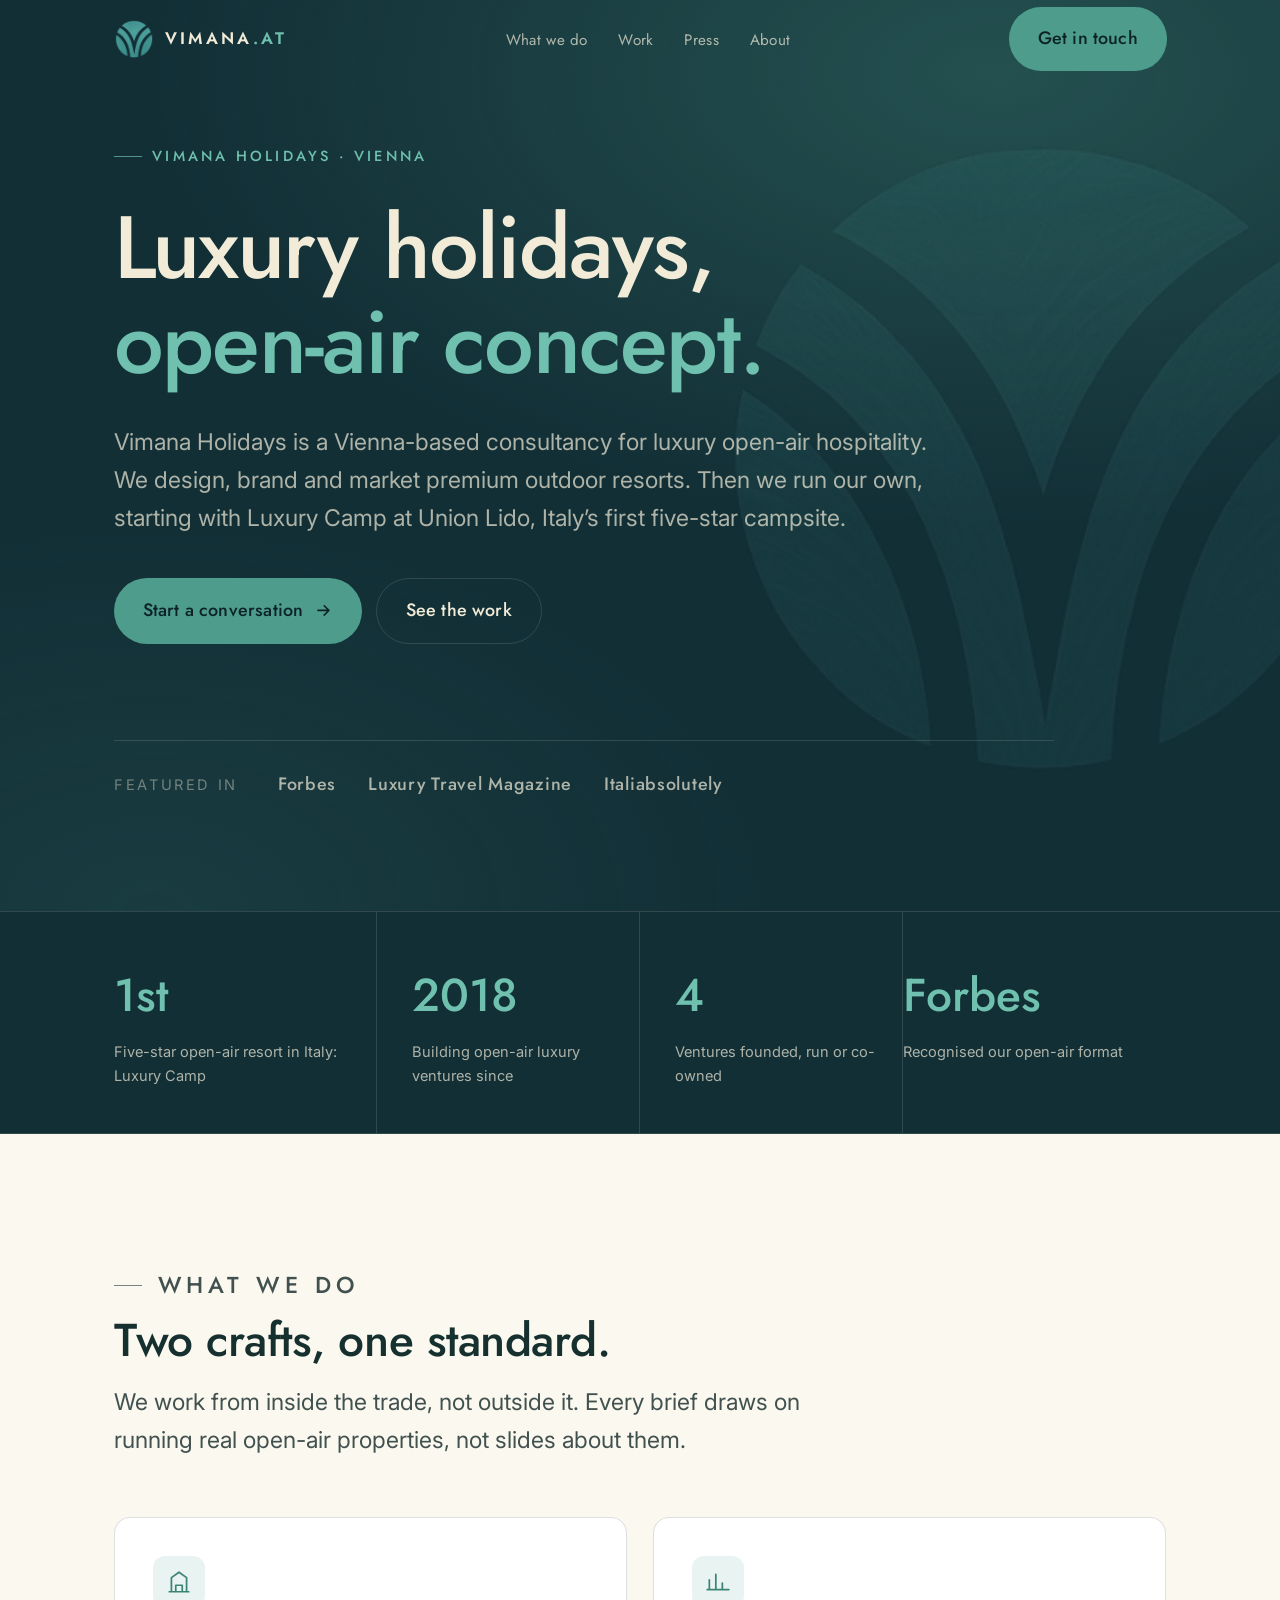
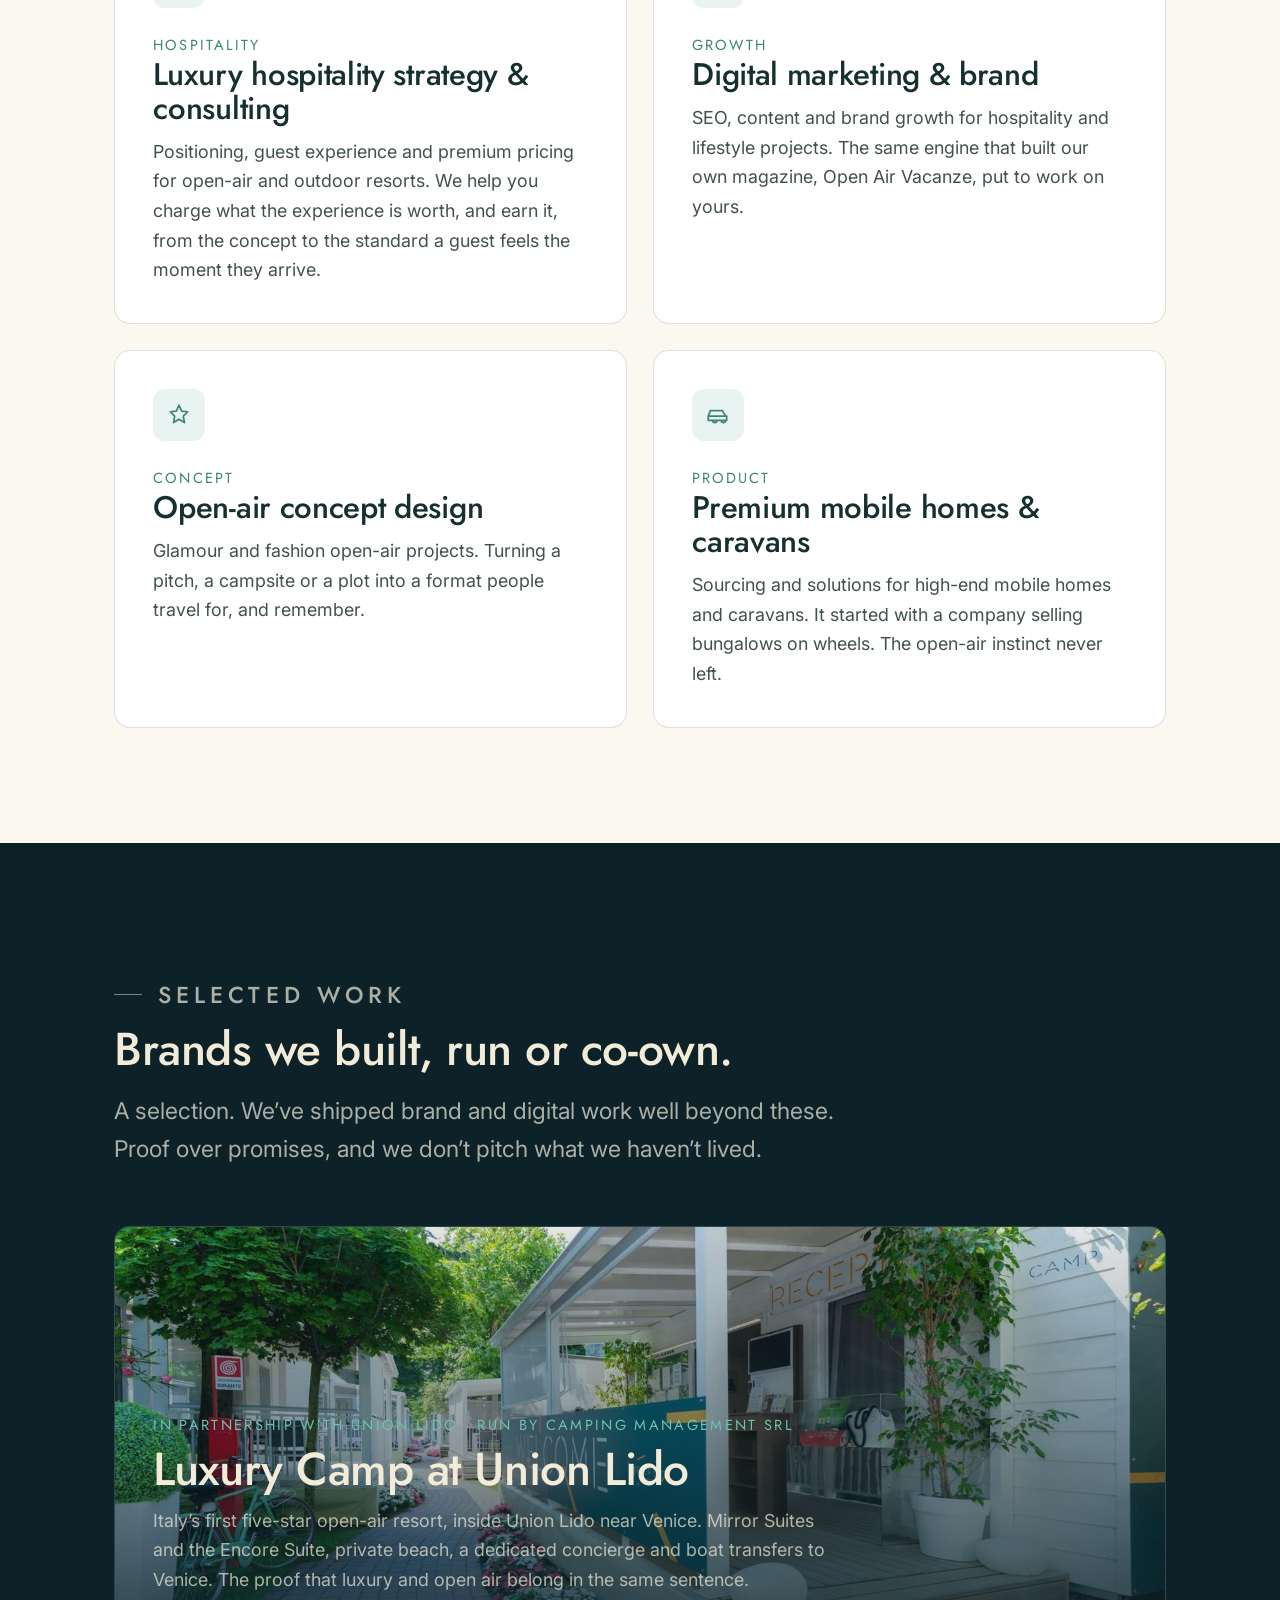
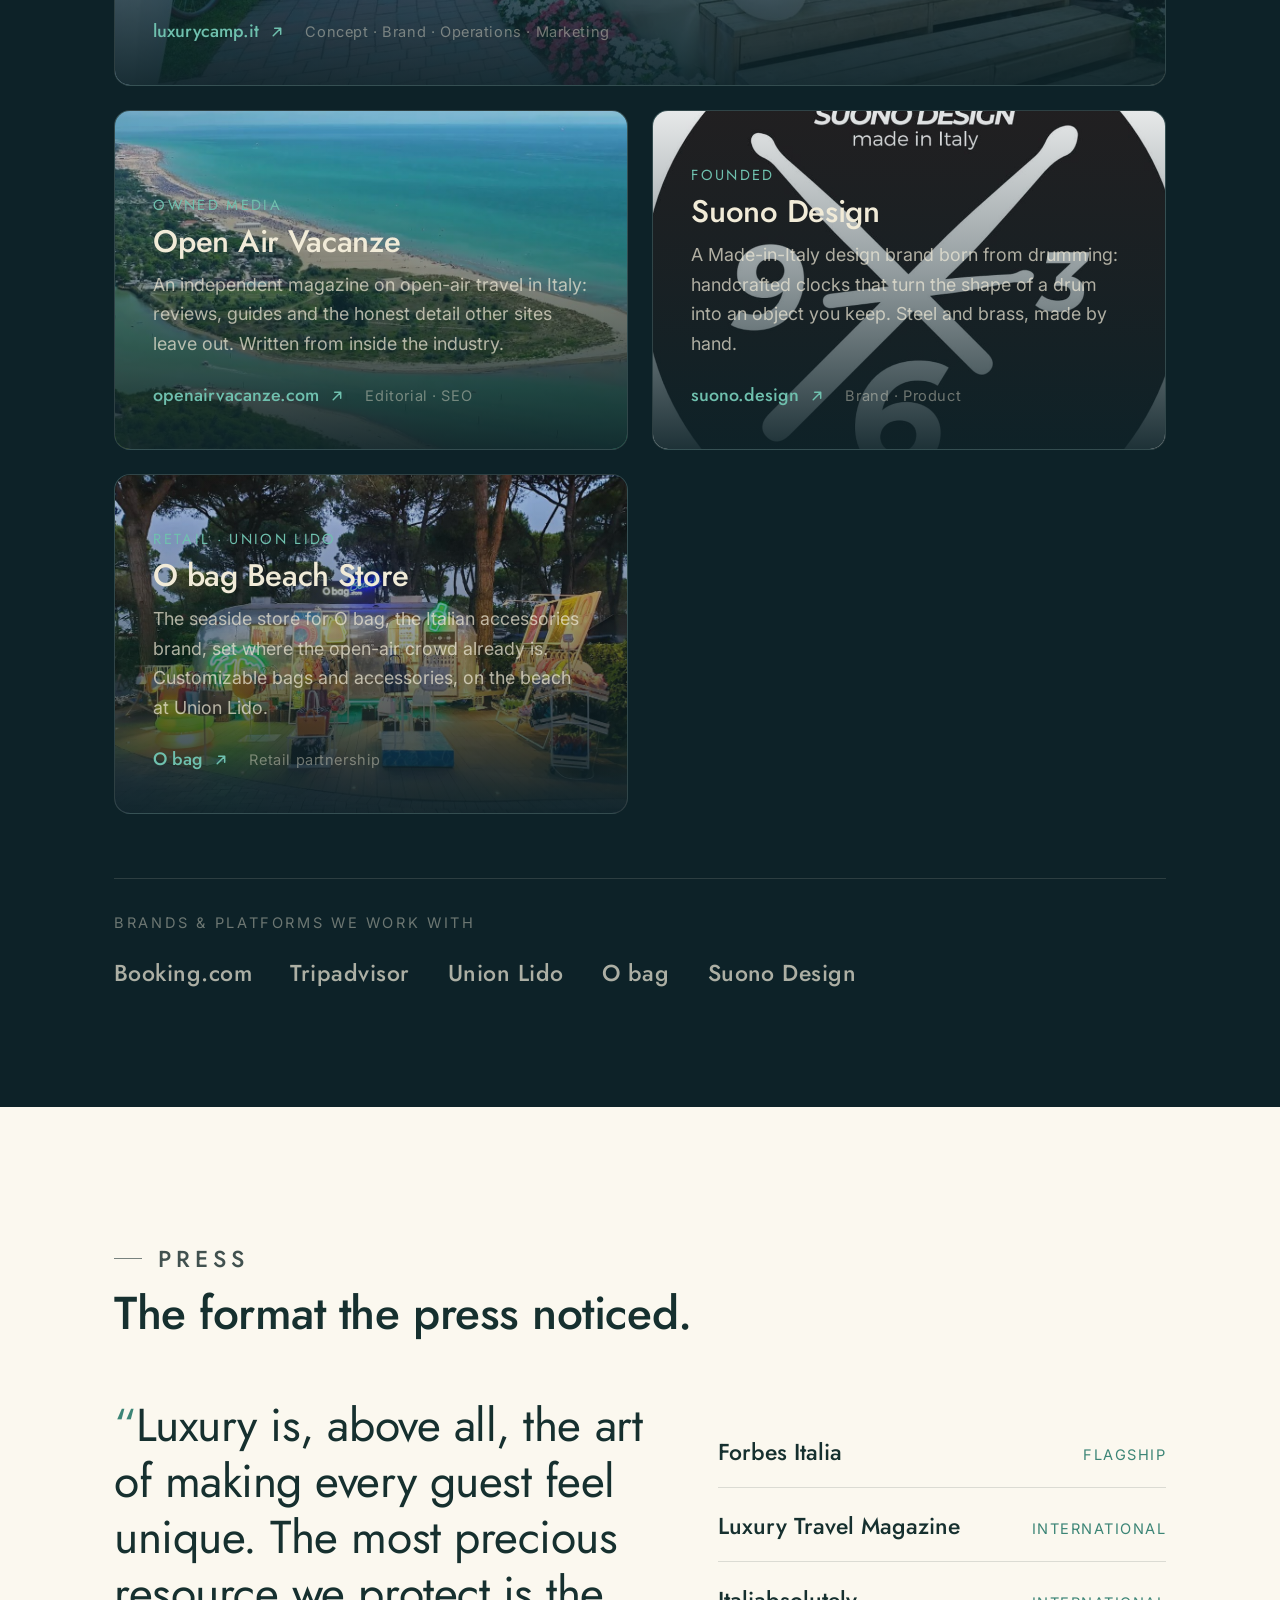
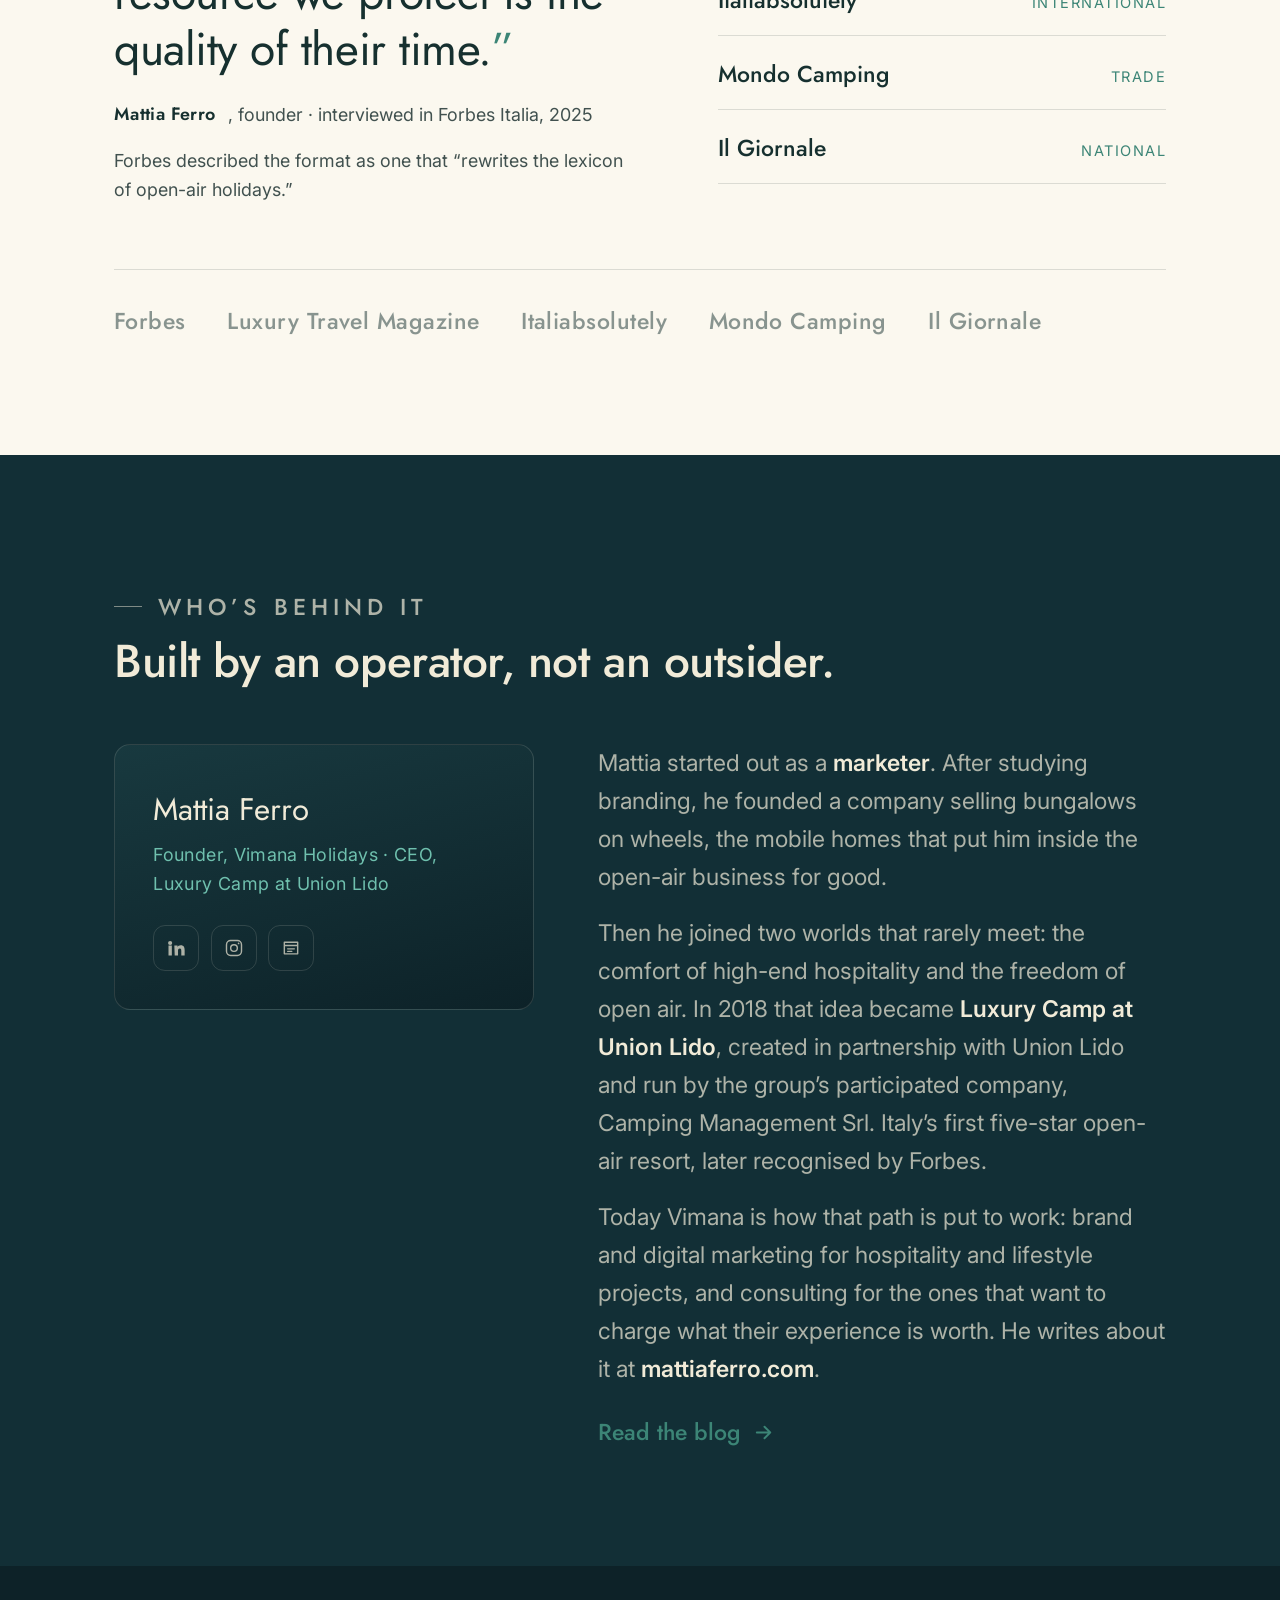
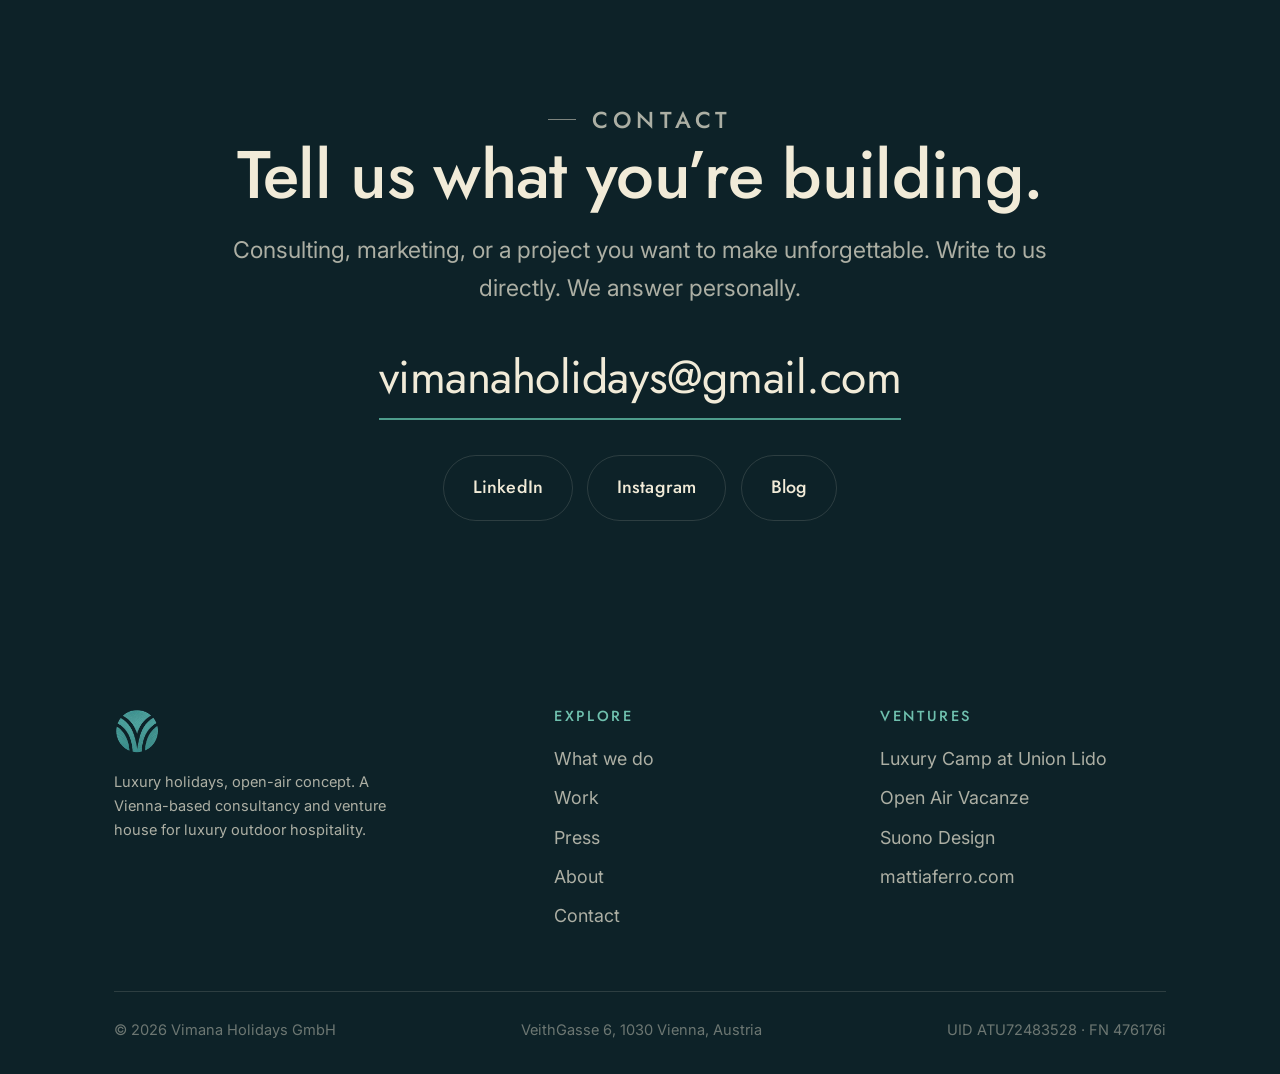
==== index.html @ 4b43f62a "Vimana Holidays — one-page site v1 Co-Authored-By: Claude Fable 5 <noreply@anthropic.com>" ====
<!DOCTYPE html>
<html lang="en">
<head>
  <meta charset="UTF-8" />
  <meta name="viewport" content="width=device-width, initial-scale=1" />
  <script>document.documentElement.classList.add('js');</script>

  <title>Luxury Outdoor Hospitality Consulting | Vimana Holidays</title>
  <meta name="description" content="Vienna-based consultancy for luxury open-air resorts and glamping. Strategy, branding, digital marketing and premium mobile-home solutions. Behind Luxury Camp." />
  <link rel="canonical" href="https://www.vimana.at/" />
  <meta name="robots" content="index, follow, max-image-preview:large" />
  <meta name="theme-color" content="#122f36" />

  <!-- Open Graph -->
  <meta property="og:type" content="website" />
  <meta property="og:site_name" content="Vimana Holidays" />
  <meta property="og:title" content="Vimana Holidays — Luxury Outdoor Hospitality, Designed & Run" />
  <meta property="og:description" content="A Vienna-based consultancy for luxury open-air hospitality. We design, brand and market premium outdoor resorts. And we run our own, starting with Luxury Camp." />
  <meta property="og:url" content="https://www.vimana.at/" />
  <meta property="og:image" content="https://www.vimana.at/assets/img/og-image.png" />
  <meta property="og:image:width" content="1200" />
  <meta property="og:image:height" content="630" />
  <meta property="og:locale" content="en" />

  <!-- Twitter -->
  <meta name="twitter:card" content="summary_large_image" />
  <meta name="twitter:title" content="Vimana Holidays — Luxury Outdoor Hospitality, Designed & Run" />
  <meta name="twitter:description" content="Strategy, branding and digital marketing for luxury open-air resorts. The company behind Luxury Camp at Union Lido, Italy's first five-star campsite." />
  <meta name="twitter:image" content="https://www.vimana.at/assets/img/og-image.png" />

  <link rel="icon" href="assets/img/favicon.png" type="image/png" sizes="128x128" />
  <link rel="apple-touch-icon" href="assets/img/logo.png" />

  <!-- Fonts -->
  <link rel="preconnect" href="https://fonts.googleapis.com" />
  <link rel="preconnect" href="https://fonts.gstatic.com" crossorigin />
  <link rel="preload" as="style" href="https://fonts.googleapis.com/css2?family=Inter:wght@400;500;600&family=Jost:wght@400;500;600&display=swap" />
  <link rel="stylesheet" href="https://fonts.googleapis.com/css2?family=Inter:wght@400;500;600&family=Jost:wght@400;500;600&display=swap" />

  <link rel="stylesheet" href="assets/css/styles.css" />

  <!-- Structured data -->
  <script type="application/ld+json">
  {
    "@context": "https://schema.org",
    "@graph": [
      {
        "@type": "Organization",
        "@id": "https://www.vimana.at/#organization",
        "name": "Vimana Holidays GmbH",
        "url": "https://www.vimana.at/",
        "logo": "https://www.vimana.at/assets/img/logo.png",
        "description": "Vienna-based consultancy for luxury open-air hospitality. Strategy, branding, digital marketing and premium mobile-home solutions for outdoor resorts.",
        "slogan": "Luxury holidays, open-air concept.",
        "email": "vimanaholidays@gmail.com",
        "vatID": "ATU72483528",
        "address": {
          "@type": "PostalAddress",
          "streetAddress": "VeithGasse 6",
          "postalCode": "1030",
          "addressLocality": "Vienna",
          "addressCountry": "AT"
        },
        "founder": { "@id": "https://www.vimana.at/#mattia-ferro" },
        "knowsAbout": [
          "Luxury outdoor hospitality consulting",
          "Glamping concept design",
          "Hospitality branding",
          "Digital marketing for hospitality",
          "Premium mobile homes and caravans"
        ],
        "sameAs": [
          "https://www.linkedin.com/in/mattiaferro",
          "https://luxurycamp.it",
          "https://openairvacanze.com"
        ]
      },
      {
        "@type": "Person",
        "@id": "https://www.vimana.at/#mattia-ferro",
        "name": "Mattia Ferro",
        "jobTitle": "Founder, Vimana Holidays GmbH",
        "url": "https://www.mattiaferro.com",
        "worksFor": { "@id": "https://www.vimana.at/#organization" },
        "sameAs": [
          "https://www.mattiaferro.com",
          "https://www.linkedin.com/in/mattiaferro"
        ]
      },
      {
        "@type": "WebSite",
        "@id": "https://www.vimana.at/#website",
        "url": "https://www.vimana.at/",
        "name": "Vimana Holidays",
        "inLanguage": "en",
        "publisher": { "@id": "https://www.vimana.at/#organization" }
      }
    ]
  }
  </script>
</head>
<body>
  <a href="#main" class="skip-link">Skip to content</a>

  <header class="site-header">
    <div class="container">
      <nav class="nav" aria-label="Primary">
        <a class="nav__brand" href="#top" aria-label="Vimana Holidays — home">
          <img src="assets/img/logo-mark.png" width="40" height="40" alt="Vimana Holidays logo" />
          <span class="nav__brand-text">Vimana<b>.at</b></span>
        </a>

        <ul class="nav__menu">
          <li><a href="#services">What we do</a></li>
          <li><a href="#projects">Work</a></li>
          <li><a href="#press">Press</a></li>
          <li><a href="#about">About</a></li>
        </ul>

        <a class="btn btn--primary nav__cta" href="mailto:vimanaholidays@gmail.com">Get in touch</a>

        <button class="nav__toggle" aria-label="Open menu" aria-expanded="false" aria-controls="mobile-menu">
          <span></span>
        </button>
      </nav>
    </div>
  </header>

  <nav class="mobile-menu" id="mobile-menu" aria-label="Mobile">
    <a href="#services">What we do</a>
    <a href="#projects">Work</a>
    <a href="#press">Press</a>
    <a href="#about">About</a>
    <a href="#contact">Get in touch</a>
  </nav>

  <main id="main">
    <span id="top"></span>

    <!-- HERO -->
    <section class="hero" aria-labelledby="hero-title">
      <div class="container">
        <div class="hero__grid">
          <p class="eyebrow reveal">Vimana Holidays &middot; Vienna</p>
          <h1 id="hero-title" class="reveal" data-delay="1">
            Luxury holidays,<br /><span class="accent">open-air concept.</span>
          </h1>
          <p class="hero__lead reveal" data-delay="2">
            Vimana Holidays is a Vienna-based consultancy for luxury open-air hospitality.
            We design, brand and market premium outdoor resorts. Then we run our own,
            starting with Luxury Camp at Union Lido, Italy&rsquo;s first five-star campsite.
          </p>
          <div class="hero__actions reveal" data-delay="3">
            <a class="btn btn--primary" href="#contact">
              Start a conversation
              <svg viewBox="0 0 24 24" fill="none" stroke="currentColor" stroke-width="2" aria-hidden="true"><path d="M5 12h14M13 6l6 6-6 6" stroke-linecap="round" stroke-linejoin="round"/></svg>
            </a>
            <a class="btn btn--ghost" href="#projects">See the work</a>
          </div>

          <div class="hero__meta reveal" data-delay="3">
            <span class="hero__meta-label">Featured in</span>
            <div class="hero__meta-logos">
              <span>Forbes</span>
              <span>Luxury Travel Magazine</span>
              <span>Italiabsolutely</span>
            </div>
          </div>
        </div>
      </div>
    </section>

    <!-- STAT BAND -->
    <section class="statband" aria-label="Track record">
      <div class="container">
        <div class="statband__grid">
          <div class="stat reveal">
            <div class="stat__num">1st</div>
            <p class="stat__label">Five-star open-air resort in Italy: Luxury Camp</p>
          </div>
          <div class="stat reveal" data-delay="1">
            <div class="stat__num">2018</div>
            <p class="stat__label">Building open-air luxury ventures since</p>
          </div>
          <div class="stat reveal" data-delay="2">
            <div class="stat__num">4</div>
            <p class="stat__label">Ventures founded, run or co-owned</p>
          </div>
          <div class="stat reveal" data-delay="3">
            <div class="stat__num">Forbes</div>
            <p class="stat__label">Recognised our open-air format</p>
          </div>
        </div>
      </div>
    </section>

    <!-- SERVICES -->
    <section class="section services bg-cream" id="services" aria-labelledby="services-title">
      <div class="container">
        <div class="section-head reveal">
          <p class="eyebrow">What we do</p>
          <h2 id="services-title">Two crafts, one standard.</h2>
          <p>We work from inside the trade, not outside it. Every brief draws on running real
            open-air properties, not slides about them.</p>
        </div>

        <div class="services__grid">
          <article class="service reveal">
            <div class="service__icon" aria-hidden="true">
              <svg viewBox="0 0 24 24" fill="none" stroke="currentColor" stroke-width="1.6"><path d="M3 21h18M5 21V8l7-5 7 5v13M9 21v-6h6v6" stroke-linecap="round" stroke-linejoin="round"/></svg>
            </div>
            <span class="service__tag">Hospitality</span>
            <h3>Luxury hospitality strategy &amp; consulting</h3>
            <p>Positioning, guest experience and premium pricing for open-air and outdoor resorts.
              We help you charge what the experience is worth, and earn it, from the concept to the
              standard a guest feels the moment they arrive.</p>
          </article>

          <article class="service reveal" data-delay="1">
            <div class="service__icon" aria-hidden="true">
              <svg viewBox="0 0 24 24" fill="none" stroke="currentColor" stroke-width="1.6"><path d="M4 19V10M10 19V5M16 19v-6M22 19H2" stroke-linecap="round" stroke-linejoin="round"/></svg>
            </div>
            <span class="service__tag">Growth</span>
            <h3>Digital marketing &amp; brand</h3>
            <p>SEO, content and brand growth for hospitality and lifestyle projects. The same engine
              that built our own magazine, Open Air Vacanze, put to work on yours.</p>
          </article>

          <article class="service reveal" data-delay="2">
            <div class="service__icon" aria-hidden="true">
              <svg viewBox="0 0 24 24" fill="none" stroke="currentColor" stroke-width="1.6"><path d="M12 3l2.5 5.5L20 9l-4 4 1 6-5-3-5 3 1-6-4-4 5.5-.5z" stroke-linecap="round" stroke-linejoin="round"/></svg>
            </div>
            <span class="service__tag">Concept</span>
            <h3>Open-air concept design</h3>
            <p>Glamour and fashion open-air projects. Turning a pitch, a campsite or a plot into a
              format people travel for, and remember.</p>
          </article>

          <article class="service reveal" data-delay="3">
            <div class="service__icon" aria-hidden="true">
              <svg viewBox="0 0 24 24" fill="none" stroke="currentColor" stroke-width="1.6"><path d="M3 13l2-5h11l3 5M3 13h17v4H3zM7 17a2 2 0 104 0M15 17a2 2 0 104 0" stroke-linecap="round" stroke-linejoin="round"/></svg>
            </div>
            <span class="service__tag">Product</span>
            <h3>Premium mobile homes &amp; caravans</h3>
            <p>Sourcing and solutions for high-end mobile homes and caravans. It started with a company
              selling bungalows on wheels. The open-air instinct never left.</p>
          </article>
        </div>
      </div>
    </section>

    <!-- PROJECTS -->
    <section class="section projects bg-petrol-deep" id="projects" aria-labelledby="projects-title">
      <div class="container">
        <div class="section-head reveal">
          <p class="eyebrow">Selected work</p>
          <h2 id="projects-title">Brands we built, run or co-own.</h2>
          <p>A selection. We&rsquo;ve shipped brand and digital work well beyond these. Proof over promises,
            and we don&rsquo;t pitch what we haven&rsquo;t lived.</p>
        </div>

        <div class="projects__grid">
          <article class="project is-feature reveal">
            <img class="project__bg" src="assets/img/projects/luxury-camp.jpg" alt="Luxury Camp at Union Lido — welcome reception among the pines" width="1600" height="1203" loading="lazy" />
            <span class="project__kicker">In partnership with Union Lido &middot; Run by Camping Management Srl</span>
            <h3>Luxury Camp at Union Lido</h3>
            <p>Italy&rsquo;s first five-star open-air resort, inside Union Lido near Venice. Mirror Suites
              and the Encore Suite, private beach, a dedicated concierge and boat transfers to Venice.
              The proof that luxury and open air belong in the same sentence.</p>
            <div class="project__foot">
              <a class="link-arrow" href="https://luxurycamp.it/en/" target="_blank" rel="noopener">
                luxurycamp.it
                <svg viewBox="0 0 24 24" fill="none" stroke="currentColor" stroke-width="2" aria-hidden="true"><path d="M7 17L17 7M9 7h8v8" stroke-linecap="round" stroke-linejoin="round"/></svg>
              </a>
              <span class="project__role">Concept &middot; Brand &middot; Operations &middot; Marketing</span>
            </div>
          </article>

          <article class="project reveal" data-delay="1">
            <img class="project__bg" src="assets/img/projects/open-air-vacanze.jpg" alt="Aerial view of an Italian open-air coastline" width="1280" height="720" loading="lazy" />
            <span class="project__kicker">Owned media</span>
            <h3>Open Air Vacanze</h3>
            <p>An independent magazine on open-air travel in Italy: reviews, guides and the honest
              detail other sites leave out. Written from inside the industry.</p>
            <div class="project__foot">
              <a class="link-arrow" href="https://openairvacanze.com/en/" target="_blank" rel="noopener">
                openairvacanze.com
                <svg viewBox="0 0 24 24" fill="none" stroke="currentColor" stroke-width="2" aria-hidden="true"><path d="M7 17L17 7M9 7h8v8" stroke-linecap="round" stroke-linejoin="round"/></svg>
              </a>
              <span class="project__role">Editorial &middot; SEO</span>
            </div>
          </article>

          <article class="project reveal" data-delay="2">
            <img class="project__bg" src="assets/img/projects/suono-design.jpg" alt="Suono Design drumstick wall clock, made in Italy" width="1000" height="1003" loading="lazy" />
            <span class="project__kicker">Founded</span>
            <h3>Suono Design</h3>
            <p>A Made-in-Italy design brand born from drumming: handcrafted clocks that turn the shape
              of a drum into an object you keep. Steel and brass, made by hand.</p>
            <div class="project__foot">
              <a class="link-arrow" href="https://suono.design/" target="_blank" rel="noopener">
                suono.design
                <svg viewBox="0 0 24 24" fill="none" stroke="currentColor" stroke-width="2" aria-hidden="true"><path d="M7 17L17 7M9 7h8v8" stroke-linecap="round" stroke-linejoin="round"/></svg>
              </a>
              <span class="project__role">Brand &middot; Product</span>
            </div>
          </article>

          <article class="project reveal" data-delay="3">
            <img class="project__bg" src="assets/img/projects/obag.jpg" alt="O bag Beach Store at Union Lido — Airstream retail stand at dusk" width="1100" height="827" loading="lazy" />
            <span class="project__kicker">Retail &middot; Union Lido</span>
            <h3>O bag Beach Store</h3>
            <p>The seaside store for O bag, the Italian accessories brand, set where the open-air crowd
              already is. Customizable bags and accessories, on the beach at Union Lido.</p>
            <div class="project__foot">
              <a class="link-arrow" href="https://www.obag.com/" target="_blank" rel="noopener">
                O bag
                <svg viewBox="0 0 24 24" fill="none" stroke="currentColor" stroke-width="2" aria-hidden="true"><path d="M7 17L17 7M9 7h8v8" stroke-linecap="round" stroke-linejoin="round"/></svg>
              </a>
              <span class="project__role">Retail partnership</span>
            </div>
          </article>
        </div>

        <div class="brands reveal">
          <p class="brands__label">Brands &amp; platforms we work with</p>
          <div class="brands__row">
            <span>Booking.com</span>
            <span>Tripadvisor</span>
            <span>Union Lido</span>
            <span>O bag</span>
            <span>Suono Design</span>
          </div>
        </div>
      </div>
    </section>

    <!-- PRESS -->
    <section class="section press bg-cream" id="press" aria-labelledby="press-title">
      <div class="container">
        <div class="section-head reveal">
          <p class="eyebrow">Press</p>
          <h2 id="press-title">The format the press noticed.</h2>
        </div>

        <div class="press__feature">
          <div class="reveal">
            <blockquote class="press__quote">
              <span class="mark">&ldquo;</span>Luxury is, above all, the art of making every guest feel
              unique. The most precious resource we protect is the quality of their time.<span class="mark">&rdquo;</span>
            </blockquote>
            <p class="press__attrib">
              <b>Mattia Ferro</b>, founder &middot; interviewed in Forbes Italia, 2025
            </p>
            <p class="muted" style="margin-top:1rem;max-width:48ch;">
              Forbes described the format as one that &ldquo;rewrites the lexicon of open-air holidays.&rdquo;
            </p>
          </div>

          <div class="reveal" data-delay="1">
            <ul class="press__list">
              <li class="press__item">
                <a class="press__outlet" href="https://forbes.it/2025/07/14/luxury-camp-lesperienza-esclusiva-delle-vacanze-allaria-aperta/" target="_blank" rel="noopener">Forbes Italia</a>
                <span class="press__tier">Flagship</span>
              </li>
              <li class="press__item">
                <a class="press__outlet" href="https://www.luxurytravelmagazine.com/news-articles/luxury-camp-an-exclusive-outdoors-vacation-on-italys-veneto-coast" target="_blank" rel="noopener">Luxury Travel Magazine</a>
                <span class="press__tier">International</span>
              </li>
              <li class="press__item">
                <a class="press__outlet" href="https://italiabsolutely.com/inspirations/experiences-tips/luxury-camp-italy-s-first-5-star-campsite-close-to-venice" target="_blank" rel="noopener">Italiabsolutely</a>
                <span class="press__tier">International</span>
              </li>
              <li class="press__item">
                <a class="press__outlet" href="https://www.mondocamping.com/luxury-camp-il-borgo-open-air-piu-esclusivo-della-costa-veneta/" target="_blank" rel="noopener">Mondo Camping</a>
                <span class="press__tier">Trade</span>
              </li>
              <li class="press__item">
                <a class="press__outlet" href="https://www.ilgiornale.it/news/attualit/luxury-camp-vacanze-open-air-e-alta-hotellerie-nelle-case-2514369.html" target="_blank" rel="noopener">Il Giornale</a>
                <span class="press__tier">National</span>
              </li>
            </ul>
          </div>
        </div>

        <div class="press__strip reveal">
          <a href="https://forbes.it/2025/07/14/luxury-camp-lesperienza-esclusiva-delle-vacanze-allaria-aperta/" target="_blank" rel="noopener"><span>Forbes</span></a>
          <a href="https://www.luxurytravelmagazine.com/news-articles/luxury-camp-an-exclusive-outdoors-vacation-on-italys-veneto-coast" target="_blank" rel="noopener"><span>Luxury Travel Magazine</span></a>
          <a href="https://italiabsolutely.com/inspirations/experiences-tips/luxury-camp-italy-s-first-5-star-campsite-close-to-venice" target="_blank" rel="noopener"><span>Italiabsolutely</span></a>
          <a href="https://www.mondocamping.com/luxury-camp-il-borgo-open-air-piu-esclusivo-della-costa-veneta/" target="_blank" rel="noopener"><span>Mondo Camping</span></a>
          <a href="https://www.ilgiornale.it/news/attualit/luxury-camp-vacanze-open-air-e-alta-hotellerie-nelle-case-2514369.html" target="_blank" rel="noopener"><span>Il Giornale</span></a>
        </div>
      </div>
    </section>

    <!-- ABOUT -->
    <section class="section about" id="about" aria-labelledby="about-title">
      <div class="container">
        <div class="section-head reveal">
          <p class="eyebrow">Who&rsquo;s behind it</p>
          <h2 id="about-title">Built by an operator, not an outsider.</h2>
        </div>

        <div class="about__grid">
          <aside class="about__card reveal">
            <div class="about__name">Mattia Ferro</div>
            <div class="about__role">Founder, Vimana Holidays &middot; CEO, Luxury Camp at Union Lido</div>
            <div class="about__socials">
              <a href="https://www.linkedin.com/in/mattiaferro" target="_blank" rel="noopener" aria-label="Mattia Ferro on LinkedIn">
                <svg viewBox="0 0 24 24" fill="currentColor" aria-hidden="true"><path d="M4.98 3.5a2.5 2.5 0 11-.02 5 2.5 2.5 0 01.02-5zM3 9h4v12H3zM10 9h3.8v1.7h.05c.53-1 1.83-2.05 3.76-2.05 4.02 0 4.76 2.64 4.76 6.08V21h-4v-5.5c0-1.31-.02-3-1.83-3-1.83 0-2.11 1.43-2.11 2.9V21h-4z"/></svg>
              </a>
              <a href="https://www.instagram.com/mattiaferroreal/" target="_blank" rel="noopener" aria-label="Mattia Ferro on Instagram">
                <svg viewBox="0 0 24 24" fill="none" stroke="currentColor" stroke-width="1.7" aria-hidden="true"><rect x="3" y="3" width="18" height="18" rx="5"/><circle cx="12" cy="12" r="4"/><circle cx="17.5" cy="6.5" r="1" fill="currentColor" stroke="none"/></svg>
              </a>
              <a href="https://www.mattiaferro.com" target="_blank" rel="noopener" aria-label="Mattia Ferro's blog">
                <svg viewBox="0 0 24 24" fill="none" stroke="currentColor" stroke-width="1.7" aria-hidden="true"><path d="M4 5h16v14H4zM4 9h16M8 13h8M8 16h5" stroke-linecap="round" stroke-linejoin="round"/></svg>
              </a>
            </div>
          </aside>

          <div class="about__body reveal" data-delay="1">
            <p>Mattia started out as a <strong>marketer</strong>. After studying branding, he founded a
              company selling bungalows on wheels, the mobile homes that put him inside the open-air
              business for good.</p>
            <p>Then he joined two worlds that rarely meet: the comfort of high-end hospitality and the
              freedom of open air. In 2018 that idea became <strong>Luxury Camp at Union Lido</strong>,
              created in partnership with Union Lido and run by the group&rsquo;s participated company,
              Camping Management Srl. Italy&rsquo;s first five-star open-air resort, later recognised by Forbes.</p>
            <p>Today Vimana is how that path is put to work: brand and digital marketing for hospitality and
              lifestyle projects, and consulting for the ones that want to charge what their experience is
              worth. He writes about it at <strong>mattiaferro.com</strong>.</p>
            <p style="margin-top:1.6rem;">
              <a class="link-arrow" href="https://www.mattiaferro.com" target="_blank" rel="noopener">
                Read the blog
                <svg viewBox="0 0 24 24" fill="none" stroke="currentColor" stroke-width="2" aria-hidden="true"><path d="M5 12h14M13 6l6 6-6 6" stroke-linecap="round" stroke-linejoin="round"/></svg>
              </a>
            </p>
          </div>
        </div>
      </div>
    </section>

    <!-- CONTACT -->
    <section class="section contact bg-petrol-deep" id="contact" aria-labelledby="contact-title">
      <div class="container">
        <div class="contact__inner">
          <p class="eyebrow reveal" style="justify-content:center;">Contact</p>
          <h2 id="contact-title" class="reveal" data-delay="1">Tell us what you&rsquo;re building.</h2>
          <p class="reveal" data-delay="2">Consulting, marketing, or a project you want to make
            unforgettable. Write to us directly. We answer personally.</p>
          <a class="contact__mail reveal" data-delay="2" href="mailto:vimanaholidays@gmail.com">vimanaholidays@gmail.com</a>
          <div class="contact__channels reveal" data-delay="3">
            <a class="btn btn--ghost" href="https://www.linkedin.com/in/mattiaferro" target="_blank" rel="noopener">LinkedIn</a>
            <a class="btn btn--ghost" href="https://www.instagram.com/mattiaferroreal/" target="_blank" rel="noopener">Instagram</a>
            <a class="btn btn--ghost" href="https://www.mattiaferro.com" target="_blank" rel="noopener">Blog</a>
          </div>
        </div>
      </div>
    </section>
  </main>

  <!-- FOOTER -->
  <footer class="footer">
    <div class="container">
      <div class="footer__top">
        <div class="footer__brand">
          <img src="assets/img/logo-mark.png" width="46" height="46" alt="Vimana Holidays" />
          <p>Luxury holidays, open-air concept. A Vienna-based consultancy and venture house for luxury outdoor hospitality.</p>
        </div>

        <div>
          <h4>Explore</h4>
          <div class="footer__links">
            <a href="#services">What we do</a>
            <a href="#projects">Work</a>
            <a href="#press">Press</a>
            <a href="#about">About</a>
            <a href="#contact">Contact</a>
          </div>
        </div>

        <div>
          <h4>Ventures</h4>
          <div class="footer__links">
            <a href="https://luxurycamp.it/en/" target="_blank" rel="noopener">Luxury Camp at Union Lido</a>
            <a href="https://openairvacanze.com/en/" target="_blank" rel="noopener">Open Air Vacanze</a>
            <a href="https://suono.design/" target="_blank" rel="noopener">Suono Design</a>
            <a href="https://www.mattiaferro.com" target="_blank" rel="noopener">mattiaferro.com</a>
          </div>
        </div>
      </div>

      <div class="footer__legal">
        <span>&copy; <span data-year>2026</span> Vimana Holidays GmbH</span>
        <span>VeithGasse 6, 1030 Vienna, Austria</span>
        <span>UID ATU72483528 &middot; FN 476176i</span>
      </div>
    </div>
  </footer>

  <script src="assets/js/main.js" defer></script>
</body>
</html>
---- assets/css/styles.css ----
/* =========================================================================
   VIMANA HOLIDAYS — vimana.at
   Design system. Palette derived from the brand logo:
   deep petrol background, sage-green mark, cream wordmark.
   ========================================================================= */

:root {
  /* Brand palette */
  --petrol:        #122f36;
  --petrol-deep:   #0d2228;
  --petrol-soft:   #18393f;
  --sage:          #4e9d8c;
  --sage-bright:   #6fc0ae;
  --sage-deep:     #3c8576;
  --cream:         #f1ebd8;
  --cream-bright:  #fbf8ef;
  --ink:           #16302f;
  --ink-soft:      #41514f;

  /* Functional tokens */
  --bg:            var(--petrol);
  --on-dark:       var(--cream);
  --on-dark-muted: rgba(241, 235, 216, 0.70);
  --on-dark-faint: rgba(241, 235, 216, 0.42);
  --line-dark:     rgba(241, 235, 216, 0.14);
  --on-light:      var(--ink);
  --on-light-muted:var(--ink-soft);
  --line-light:    rgba(22, 48, 47, 0.14);

  /* Type */
  --font-display: "Jost", "Century Gothic", "Futura", system-ui, sans-serif;
  --font-body:    "Inter", system-ui, -apple-system, "Segoe UI", Roboto, sans-serif;

  /* Scale (fluid) */
  --step--1: clamp(0.83rem, 0.80rem + 0.14vw, 0.92rem);
  --step-0:  clamp(1rem, 0.96rem + 0.20vw, 1.13rem);
  --step-1:  clamp(1.2rem, 1.12rem + 0.40vw, 1.5rem);
  --step-2:  clamp(1.5rem, 1.35rem + 0.75vw, 2.1rem);
  --step-3:  clamp(1.95rem, 1.6rem + 1.6vw, 3.1rem);
  --step-4:  clamp(2.4rem, 1.8rem + 3.0vw, 4.6rem);
  --step-5:  clamp(2.9rem, 2.0rem + 4.4vw, 6.2rem);

  /* Space + layout */
  --container: 1180px;
  --container-narrow: 820px;
  --gutter: clamp(1.25rem, 5vw, 4rem);
  --section-y: clamp(4.5rem, 9vw, 9rem);
  --radius: 16px;
  --radius-sm: 10px;

  --ease: cubic-bezier(0.22, 0.61, 0.36, 1);
}

/* ---------- Reset ---------- */
*, *::before, *::after { box-sizing: border-box; }
* { margin: 0; }
html { -webkit-text-size-adjust: 100%; scroll-behavior: smooth; }
@media (prefers-reduced-motion: reduce) {
  html { scroll-behavior: auto; }
  *, *::before, *::after { animation-duration: 0.001ms !important; transition-duration: 0.001ms !important; }
}

body {
  font-family: var(--font-body);
  font-size: var(--step-0);
  line-height: 1.65;
  color: var(--on-dark);
  background: var(--petrol);
  -webkit-font-smoothing: antialiased;
  text-rendering: optimizeLegibility;
  overflow-x: hidden;
}

img, svg, picture { display: block; max-width: 100%; height: auto; }
a { color: inherit; text-decoration: none; }
ul { list-style: none; padding: 0; }
button { font: inherit; cursor: pointer; border: none; background: none; color: inherit; }

h1, h2, h3, h4 {
  font-family: var(--font-display);
  font-weight: 500;
  line-height: 1.08;
  letter-spacing: -0.01em;
}

::selection { background: var(--sage); color: var(--petrol-deep); }

:focus-visible {
  outline: 2px solid var(--sage-bright);
  outline-offset: 3px;
  border-radius: 4px;
}

/* ---------- Layout helpers ---------- */
.container { width: 100%; max-width: var(--container); margin-inline: auto; padding-inline: var(--gutter); }
.section { padding-block: var(--section-y); }
.eyebrow {
  font-family: var(--font-display);
  font-size: var(--step--1);
  letter-spacing: 0.22em;
  text-transform: uppercase;
  font-weight: 500;
  color: var(--sage-bright);
  display: inline-flex;
  align-items: center;
  gap: 0.7em;
}
.eyebrow::before {
  content: "";
  width: 28px; height: 1px;
  background: currentColor;
  opacity: 0.7;
}
.section-head { max-width: 760px; margin-bottom: clamp(2.2rem, 5vw, 3.6rem); }
.section-head h2 { font-size: var(--step-3); margin-top: 0.7rem; }
.section-head p { margin-top: 1.1rem; color: var(--on-dark-muted); font-size: var(--step-1); }

.bg-cream { background: var(--cream-bright); color: var(--on-light); }
.bg-cream .eyebrow { color: var(--sage-deep); }
.bg-cream .section-head p,
.bg-cream .muted { color: var(--on-light-muted); }
.bg-petrol-deep { background: var(--petrol-deep); }

/* ---------- Buttons ---------- */
.btn {
  display: inline-flex; align-items: center; gap: 0.6em;
  font-family: var(--font-display);
  font-weight: 500;
  font-size: var(--step-0);
  letter-spacing: 0.01em;
  padding: 0.95em 1.6em;
  border-radius: 100px;
  transition: transform 0.3s var(--ease), background-color 0.3s var(--ease), color 0.3s var(--ease), border-color 0.3s var(--ease);
  will-change: transform;
}
.btn svg { width: 1.05em; height: 1.05em; }
.btn--primary { background: var(--sage); color: var(--petrol-deep); }
.btn--primary:hover { background: var(--sage-bright); transform: translateY(-2px); }
.btn--ghost { border: 1px solid var(--line-dark); color: var(--on-dark); }
.btn--ghost:hover { border-color: var(--sage-bright); color: var(--sage-bright); transform: translateY(-2px); }
.bg-cream .btn--ghost { border-color: var(--line-light); color: var(--ink); }
.bg-cream .btn--ghost:hover { border-color: var(--sage-deep); color: var(--sage-deep); }
.btn--dark { background: var(--petrol); color: var(--cream); }
.btn--dark:hover { background: var(--petrol-deep); transform: translateY(-2px); }

.link-arrow {
  display: inline-flex; align-items: center; gap: 0.5em;
  font-family: var(--font-display); font-weight: 500;
  color: var(--sage-deep);
  transition: gap 0.3s var(--ease), color 0.3s var(--ease);
}
.bg-petrol-deep .link-arrow, .hero .link-arrow { color: var(--sage-bright); }
.link-arrow:hover { gap: 0.85em; }
.link-arrow svg { width: 1em; height: 1em; }

/* ---------- Header / nav ---------- */
.site-header {
  position: fixed; inset: 0 0 auto 0; z-index: 50;
  transition: background-color 0.4s var(--ease), backdrop-filter 0.4s var(--ease), border-color 0.4s var(--ease);
  border-bottom: 1px solid transparent;
}
.site-header.is-stuck {
  background: rgba(14, 42, 45, 0.82);
  backdrop-filter: blur(14px) saturate(1.1);
  border-bottom-color: var(--line-dark);
}
.nav { display: flex; align-items: center; justify-content: space-between; gap: 1.5rem; min-height: 78px; }
.nav__brand { display: flex; align-items: center; gap: 0.7rem; }
.nav__brand svg, .nav__brand img { width: 40px; height: 40px; }
.nav__brand-text {
  font-family: var(--font-display); font-weight: 600; letter-spacing: 0.18em;
  font-size: 1.05rem; color: var(--cream); text-transform: uppercase;
}
.nav__brand-text b { color: var(--sage-bright); font-weight: 600; }
.nav__menu { display: flex; align-items: center; gap: clamp(1rem, 2.4vw, 2.2rem); }
.nav__menu a {
  font-family: var(--font-display); font-weight: 400; font-size: 0.95rem;
  color: var(--on-dark-muted); letter-spacing: 0.02em;
  transition: color 0.25s var(--ease);
}
.nav__menu a:hover { color: var(--cream); }
.nav__cta { display: inline-flex; }
.nav__toggle { display: none; }

@media (max-width: 880px) {
  .nav__menu, .nav__cta { display: none; }
  .nav__toggle {
    display: inline-flex; align-items: center; justify-content: center;
    width: 44px; height: 44px; border-radius: 10px; border: 1px solid var(--line-dark);
  }
  .nav__toggle span { position: relative; width: 20px; height: 2px; background: var(--cream); transition: background 0.2s; }
  .nav__toggle span::before, .nav__toggle span::after {
    content: ""; position: absolute; left: 0; width: 20px; height: 2px; background: var(--cream);
    transition: transform 0.3s var(--ease);
  }
  .nav__toggle span::before { top: -6px; }
  .nav__toggle span::after { top: 6px; }
  .nav.is-open .nav__toggle span { background: transparent; }
  .nav.is-open .nav__toggle span::before { transform: translateY(6px) rotate(45deg); }
  .nav.is-open .nav__toggle span::after { transform: translateY(-6px) rotate(-45deg); }

  .mobile-menu {
    position: fixed; inset: 78px 0 0 0; z-index: 40;
    background: var(--petrol-deep);
    display: flex; flex-direction: column; justify-content: center; gap: 0.4rem;
    padding: var(--gutter);
    transform: translateY(-12px); opacity: 0; pointer-events: none;
    transition: opacity 0.3s var(--ease), transform 0.3s var(--ease);
  }
  .mobile-menu.is-open { opacity: 1; transform: none; pointer-events: auto; }
  .mobile-menu a {
    font-family: var(--font-display); font-size: var(--step-2); color: var(--cream);
    padding-block: 0.5rem; border-bottom: 1px solid var(--line-dark);
  }
  .mobile-menu a:last-child { border-bottom: none; }
}
@media (min-width: 881px) { .mobile-menu { display: none; } }

/* ---------- Hero ---------- */
.hero {
  position: relative; isolation: isolate;
  padding-top: clamp(8rem, 16vh, 12rem);
  padding-bottom: clamp(4rem, 9vw, 7rem);
  overflow: hidden;
}
.hero::before {
  /* soft radial glow + sprout motif backdrop */
  content: ""; position: absolute; inset: 0; z-index: -2;
  background:
    radial-gradient(120% 90% at 78% 8%, rgba(78, 157, 140, 0.30), transparent 55%),
    radial-gradient(80% 70% at 12% 100%, rgba(78, 157, 140, 0.12), transparent 60%),
    var(--petrol);
}
.hero::after {
  content: ""; position: absolute; z-index: -1; pointer-events: none;
  right: clamp(-220px, -8vw, -40px); top: 50%; transform: translateY(-50%);
  width: min(58vw, 680px); aspect-ratio: 1;
  background: url("../img/logo-mark.png") center/contain no-repeat;
  opacity: 0.10;
}
.hero__grid { display: grid; gap: 2rem; max-width: 940px; }
.hero h1 {
  font-size: var(--step-5); font-weight: 500;
  letter-spacing: -0.02em;
}
.hero h1 .accent { color: var(--sage-bright); }
.hero__lead { font-size: var(--step-1); color: var(--on-dark-muted); max-width: 60ch; }
.hero__actions { display: flex; flex-wrap: wrap; gap: 0.9rem; margin-top: 0.6rem; }
.hero__meta {
  margin-top: clamp(2.5rem, 6vw, 4rem);
  display: flex; flex-wrap: wrap; align-items: center; gap: 1rem 2.5rem;
  padding-top: 1.8rem; border-top: 1px solid var(--line-dark);
}
.hero__meta-label { font-size: var(--step--1); letter-spacing: 0.18em; text-transform: uppercase; color: var(--on-dark-faint); }
.hero__meta-logos { display: flex; flex-wrap: wrap; align-items: center; gap: 1.4rem 2rem; }
.hero__meta-logos span {
  font-family: var(--font-display); font-weight: 500; letter-spacing: 0.04em;
  color: var(--on-dark-muted); font-size: var(--step-0);
}

/* ---------- Stat band ---------- */
.statband { border-block: 1px solid var(--line-dark); }
.statband__grid {
  display: grid; grid-template-columns: repeat(4, 1fr);
}
.stat { padding: clamp(1.8rem, 4vw, 2.8rem) 0; padding-right: 1.5rem; }
.stat:not(:last-child) { border-right: 1px solid var(--line-dark); padding-left: clamp(1.2rem, 3vw, 2.2rem); }
.stat:first-child { padding-left: 0; }
.stat__num { font-family: var(--font-display); font-size: var(--step-3); color: var(--sage-bright); font-weight: 500; }
.stat__label { color: var(--on-dark-muted); font-size: var(--step--1); margin-top: 0.4rem; }
@media (max-width: 720px) {
  .statband__grid { grid-template-columns: repeat(2, 1fr); }
  .stat:nth-child(2) { border-right: none; }
  .stat:nth-child(-n+2) { border-bottom: 1px solid var(--line-dark); }
  .stat { padding-left: clamp(1rem, 4vw, 1.6rem) !important; }
  .stat:nth-child(odd) { padding-left: 0 !important; }
}

/* ---------- Services ---------- */
.services__grid {
  display: grid; grid-template-columns: repeat(2, 1fr);
  gap: clamp(1rem, 2.2vw, 1.6rem);
}
@media (max-width: 760px) { .services__grid { grid-template-columns: 1fr; } }
.service {
  position: relative;
  border: 1px solid var(--line-light);
  border-radius: var(--radius);
  padding: clamp(1.6rem, 3vw, 2.4rem);
  background: #fff;
  transition: transform 0.4s var(--ease), box-shadow 0.4s var(--ease), border-color 0.4s var(--ease);
}
.service:hover { transform: translateY(-4px); box-shadow: 0 24px 48px -28px rgba(19, 56, 59, 0.45); border-color: rgba(78,157,140,0.5); }
.service__icon {
  width: 52px; height: 52px; border-radius: 12px;
  display: grid; place-items: center;
  background: rgba(78, 157, 140, 0.12); color: var(--sage-deep);
  margin-bottom: 1.3rem;
}
.service__icon svg { width: 26px; height: 26px; }
.service h3 { font-size: var(--step-2); color: var(--ink); }
.service p { margin-top: 0.7rem; color: var(--on-light-muted); }
.service__tag { font-family: var(--font-display); font-size: var(--step--1); letter-spacing: 0.14em; text-transform: uppercase; color: var(--sage-deep); }

/* ---------- Projects ---------- */
.projects__grid { display: grid; grid-template-columns: repeat(12, 1fr); gap: clamp(1rem, 2vw, 1.5rem); }
.project {
  grid-column: span 6;
  position: relative; overflow: hidden;
  border-radius: var(--radius);
  border: 1px solid var(--line-dark);
  background: linear-gradient(160deg, var(--petrol-soft), var(--petrol-deep));
  min-height: 340px;
  display: flex; flex-direction: column; justify-content: flex-end;
  padding: clamp(1.6rem, 3vw, 2.4rem);
  transition: transform 0.45s var(--ease), border-color 0.45s var(--ease);
}
.project.is-feature { grid-column: span 12; min-height: clamp(360px, 40vw, 460px); }
.project__bg {
  position: absolute; inset: 0; z-index: 0;
  width: 100%; height: 100%; object-fit: cover;
  transition: transform 0.7s var(--ease);
}
.project::before {
  content: ""; position: absolute; inset: 0; z-index: 1;
  background: linear-gradient(180deg, rgba(13,34,40,0.10) 0%, rgba(13,34,40,0.45) 48%, rgba(13,34,40,0.93) 100%);
  transition: opacity 0.45s var(--ease);
}
.project:hover { transform: translateY(-4px); border-color: rgba(111,192,174,0.55); }
.project:hover .project__bg { transform: scale(1.05); }
.project__kicker, .project h3, .project p, .project__foot { position: relative; z-index: 2; }
.project__kicker { font-family: var(--font-display); font-size: var(--step--1); letter-spacing: 0.16em; text-transform: uppercase; color: var(--sage-bright); }
.project h3 { font-size: var(--step-2); color: var(--cream); margin-top: 0.5rem; }
.project.is-feature h3 { font-size: var(--step-3); }
.project p { margin-top: 0.7rem; color: var(--on-dark-muted); max-width: 62ch; }
.project__foot { margin-top: 1.4rem; display: flex; align-items: center; gap: 1.2rem; flex-wrap: wrap; }
.project__role { font-size: var(--step--1); color: var(--on-dark-faint); letter-spacing: 0.04em; }
@media (max-width: 760px) {
  .project, .project.is-feature { grid-column: span 12; min-height: 280px; }
}

.brands { margin-top: clamp(2.5rem, 6vw, 4rem); padding-top: 2rem; border-top: 1px solid var(--line-dark); }
.brands__label { font-size: var(--step--1); letter-spacing: 0.18em; text-transform: uppercase; color: var(--on-dark-faint); margin-bottom: 1.2rem; }
.brands__row { display: flex; flex-wrap: wrap; align-items: center; gap: 0.9rem 2.4rem; }
.brands__row span {
  font-family: var(--font-display); font-weight: 500; font-size: var(--step-1);
  color: var(--on-dark-muted); letter-spacing: 0.02em;
}

/* ---------- Press ---------- */
.press__feature {
  display: grid; grid-template-columns: 1fr; gap: clamp(2rem, 5vw, 3.5rem);
  align-items: center;
}
@media (min-width: 900px) { .press__feature { grid-template-columns: 1.1fr 0.9fr; } }
.press__quote {
  font-family: var(--font-display); font-weight: 400;
  font-size: var(--step-3); line-height: 1.22; color: var(--ink);
  letter-spacing: -0.01em;
}
.press__quote .mark { color: var(--sage-deep); }
.press__attrib { margin-top: 1.4rem; display: flex; align-items: center; gap: 0.8rem; color: var(--on-light-muted); }
.press__attrib b { color: var(--ink); font-weight: 600; font-family: var(--font-display); letter-spacing: 0.02em; }
.press__list { display: grid; gap: 0.2rem; }
.press__item {
  display: flex; align-items: baseline; justify-content: space-between; gap: 1.2rem;
  padding: 1rem 0; border-bottom: 1px solid var(--line-light);
  transition: padding-left 0.3s var(--ease);
}
.press__item:hover { padding-left: 0.5rem; }
.press__outlet { font-family: var(--font-display); font-weight: 500; color: var(--ink); font-size: var(--step-1); }
.press__tier { font-size: var(--step--1); color: var(--sage-deep); letter-spacing: 0.1em; text-transform: uppercase; white-space: nowrap; }
.press__strip {
  margin-top: clamp(2.5rem, 6vw, 4rem); padding-top: 2rem; border-top: 1px solid var(--line-light);
  display: flex; flex-wrap: wrap; align-items: center; gap: 1.2rem 2.6rem;
}
.press__strip span {
  font-family: var(--font-display); font-weight: 500; font-size: var(--step-1);
  color: rgba(22,48,47,0.5); letter-spacing: 0.02em;
  transition: color 0.3s var(--ease);
}
.press__strip a:hover span { color: var(--sage-deep); }

/* ---------- About ---------- */
.about__grid { display: grid; gap: clamp(2.2rem, 5vw, 4rem); align-items: start; }
@media (min-width: 900px) { .about__grid { grid-template-columns: 0.85fr 1.15fr; } }
.about__card {
  border: 1px solid var(--line-dark); border-radius: var(--radius);
  padding: clamp(1.6rem, 3vw, 2.4rem);
  background: linear-gradient(165deg, var(--petrol-soft), var(--petrol-deep));
}
.about__name { font-family: var(--font-display); font-size: var(--step-2); color: var(--cream); }
.about__role { color: var(--sage-bright); font-size: var(--step-0); margin-top: 0.3rem; letter-spacing: 0.02em; }
.about__socials { display: flex; gap: 0.7rem; margin-top: 1.6rem; }
.about__socials a {
  width: 46px; height: 46px; border-radius: 12px; display: grid; place-items: center;
  border: 1px solid var(--line-dark); color: var(--on-dark-muted);
  transition: color 0.25s var(--ease), border-color 0.25s var(--ease), transform 0.25s var(--ease);
}
.about__socials a:hover { color: var(--sage-bright); border-color: var(--sage-bright); transform: translateY(-2px); }
.about__socials svg { width: 20px; height: 20px; }
.about__body p { color: var(--on-dark-muted); font-size: var(--step-1); }
.about__body p + p { margin-top: 1.1rem; }
.about__body strong { color: var(--cream); font-weight: 600; }

/* ---------- Contact ---------- */
.contact { text-align: center; }
.contact__inner { max-width: var(--container-narrow); margin-inline: auto; }
.contact h2 { font-size: var(--step-4); }
.contact p { margin-top: 1.2rem; color: var(--on-dark-muted); font-size: var(--step-1); }
.contact__mail {
  display: inline-block; margin-top: 2rem;
  font-family: var(--font-display); font-size: var(--step-3); color: var(--cream);
  letter-spacing: -0.01em; border-bottom: 2px solid var(--sage);
  padding-bottom: 0.2rem; transition: color 0.3s var(--ease), border-color 0.3s var(--ease);
}
.contact__mail:hover { color: var(--sage-bright); border-color: var(--sage-bright); }
.contact__channels { display: flex; flex-wrap: wrap; justify-content: center; gap: 0.9rem; margin-top: 2.2rem; }

/* ---------- Footer ---------- */
.footer { background: var(--petrol-deep); padding-block: clamp(3rem, 6vw, 4.5rem) 2rem; }
.footer__top { display: grid; gap: 2.5rem; grid-template-columns: 1.4fr 1fr 1fr; }
@media (max-width: 760px) { .footer__top { grid-template-columns: 1fr; gap: 2rem; } }
.footer__brand svg, .footer__brand img { width: 46px; height: 46px; margin-bottom: 1rem; }
.footer__brand p { color: var(--on-dark-muted); max-width: 34ch; font-size: var(--step--1); }
.footer h4 { font-family: var(--font-display); font-size: var(--step--1); letter-spacing: 0.18em; text-transform: uppercase; color: var(--sage-bright); margin-bottom: 1rem; font-weight: 500; }
.footer__links a { display: block; color: var(--on-dark-muted); padding: 0.3rem 0; transition: color 0.2s var(--ease); }
.footer__links a:hover { color: var(--cream); }
.footer__legal {
  margin-top: clamp(2.5rem, 5vw, 3.5rem); padding-top: 1.6rem; border-top: 1px solid var(--line-dark);
  display: flex; flex-wrap: wrap; justify-content: space-between; gap: 0.8rem;
  color: var(--on-dark-faint); font-size: var(--step--1);
}
.footer__legal a { color: var(--on-dark-faint); }
.footer__legal a:hover { color: var(--on-dark-muted); }

/* ---------- Reveal on scroll ---------- */
.reveal { opacity: 1; }
html.js .reveal { opacity: 0; transform: translateY(22px); transition: opacity 0.7s var(--ease), transform 0.7s var(--ease); }
html.js .reveal.is-in { opacity: 1; transform: none; }
.reveal[data-delay="1"] { transition-delay: 0.08s; }
.reveal[data-delay="2"] { transition-delay: 0.16s; }
.reveal[data-delay="3"] { transition-delay: 0.24s; }
@media (prefers-reduced-motion: reduce) { html.js .reveal { opacity: 1; transform: none; } }

/* skip link */
.skip-link {
  position: absolute; left: -999px; top: 0; z-index: 100;
  background: var(--sage); color: var(--petrol-deep); padding: 0.7rem 1.1rem; border-radius: 0 0 8px 0;
  font-family: var(--font-display);
}
.skip-link:focus { left: 0; }
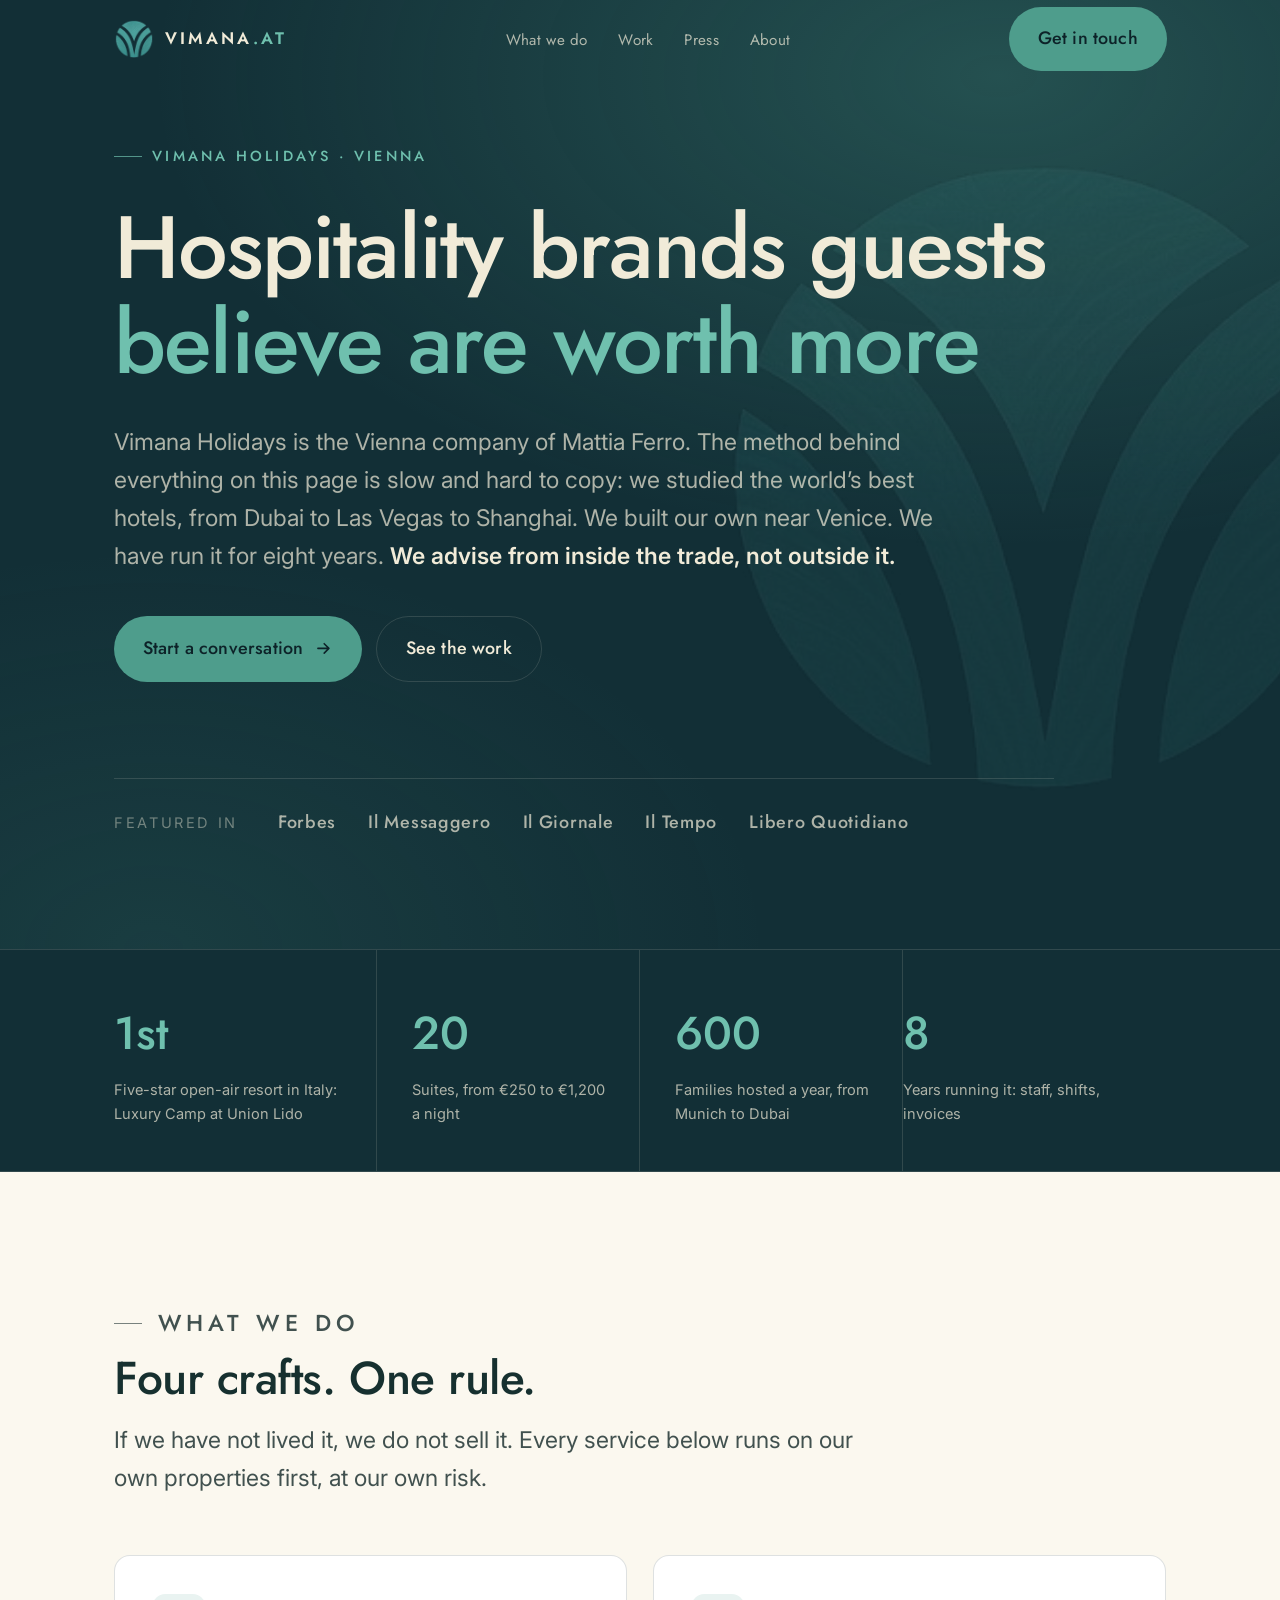
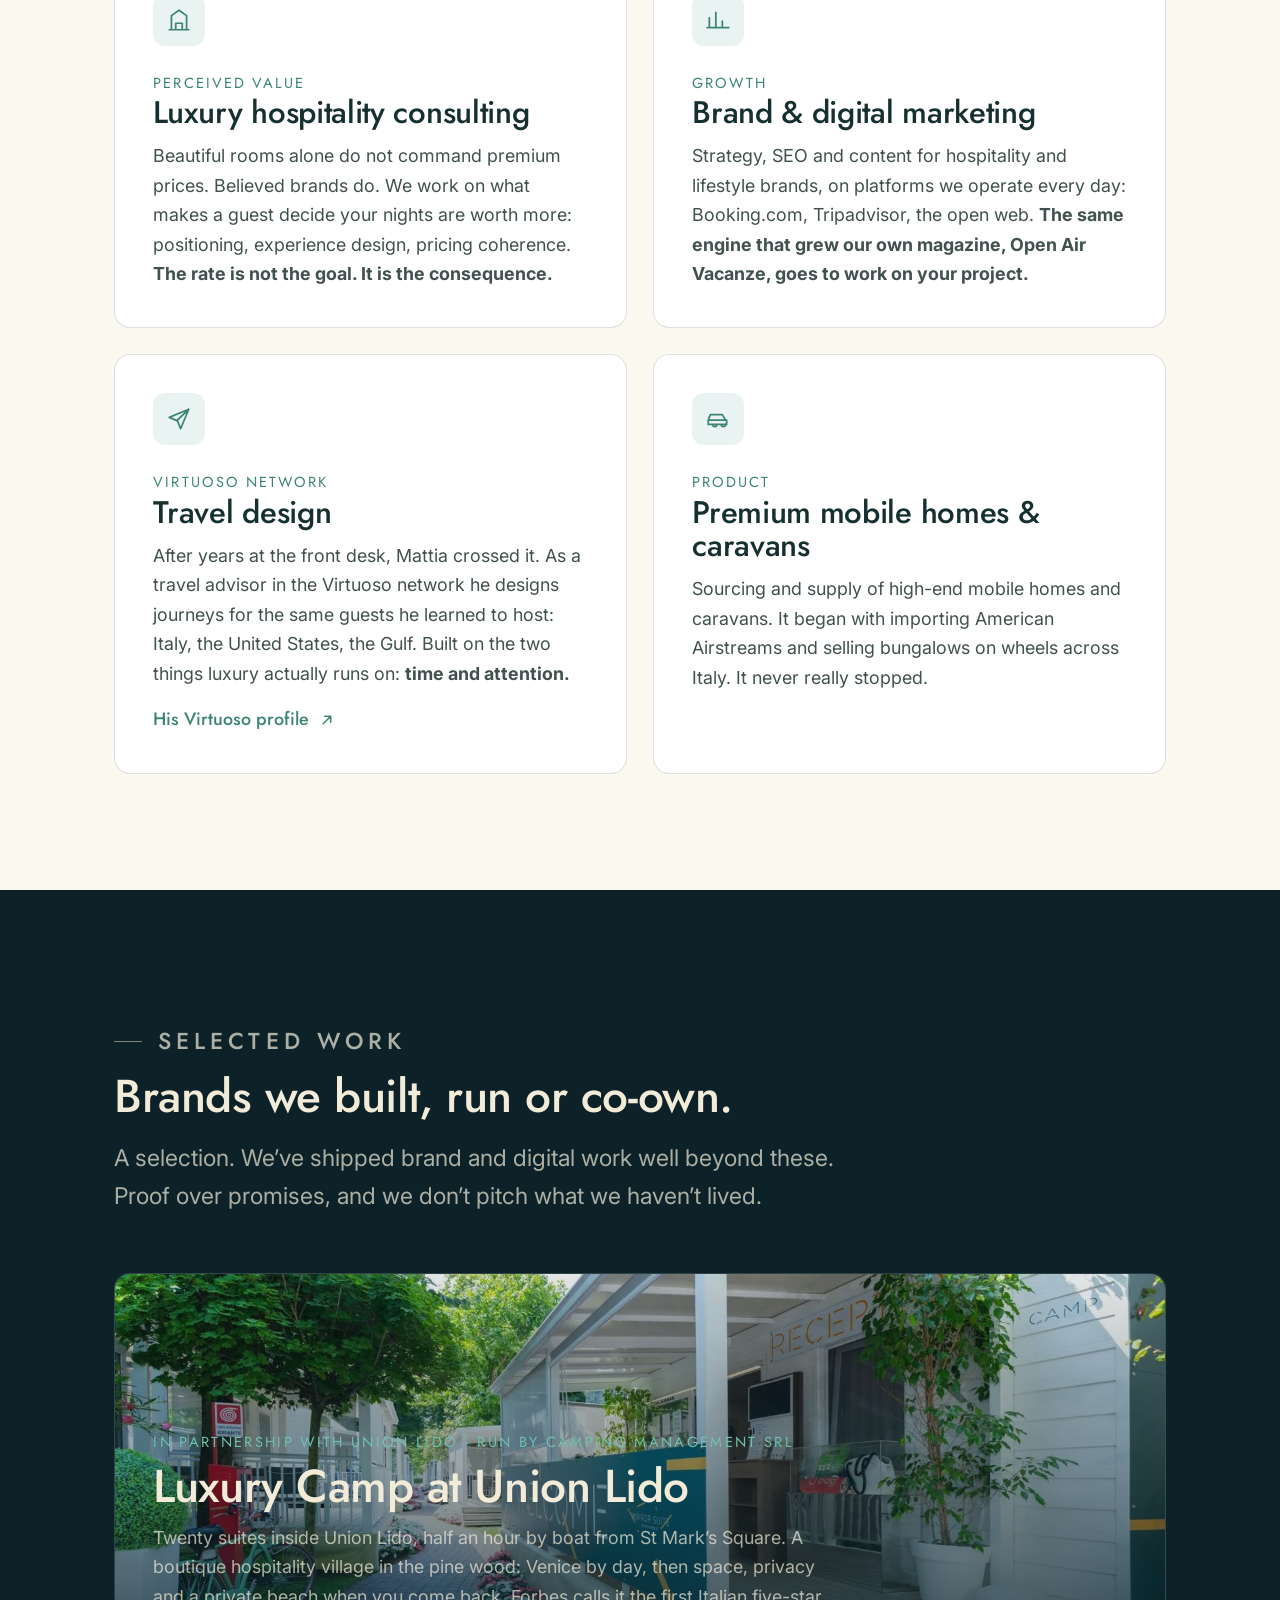
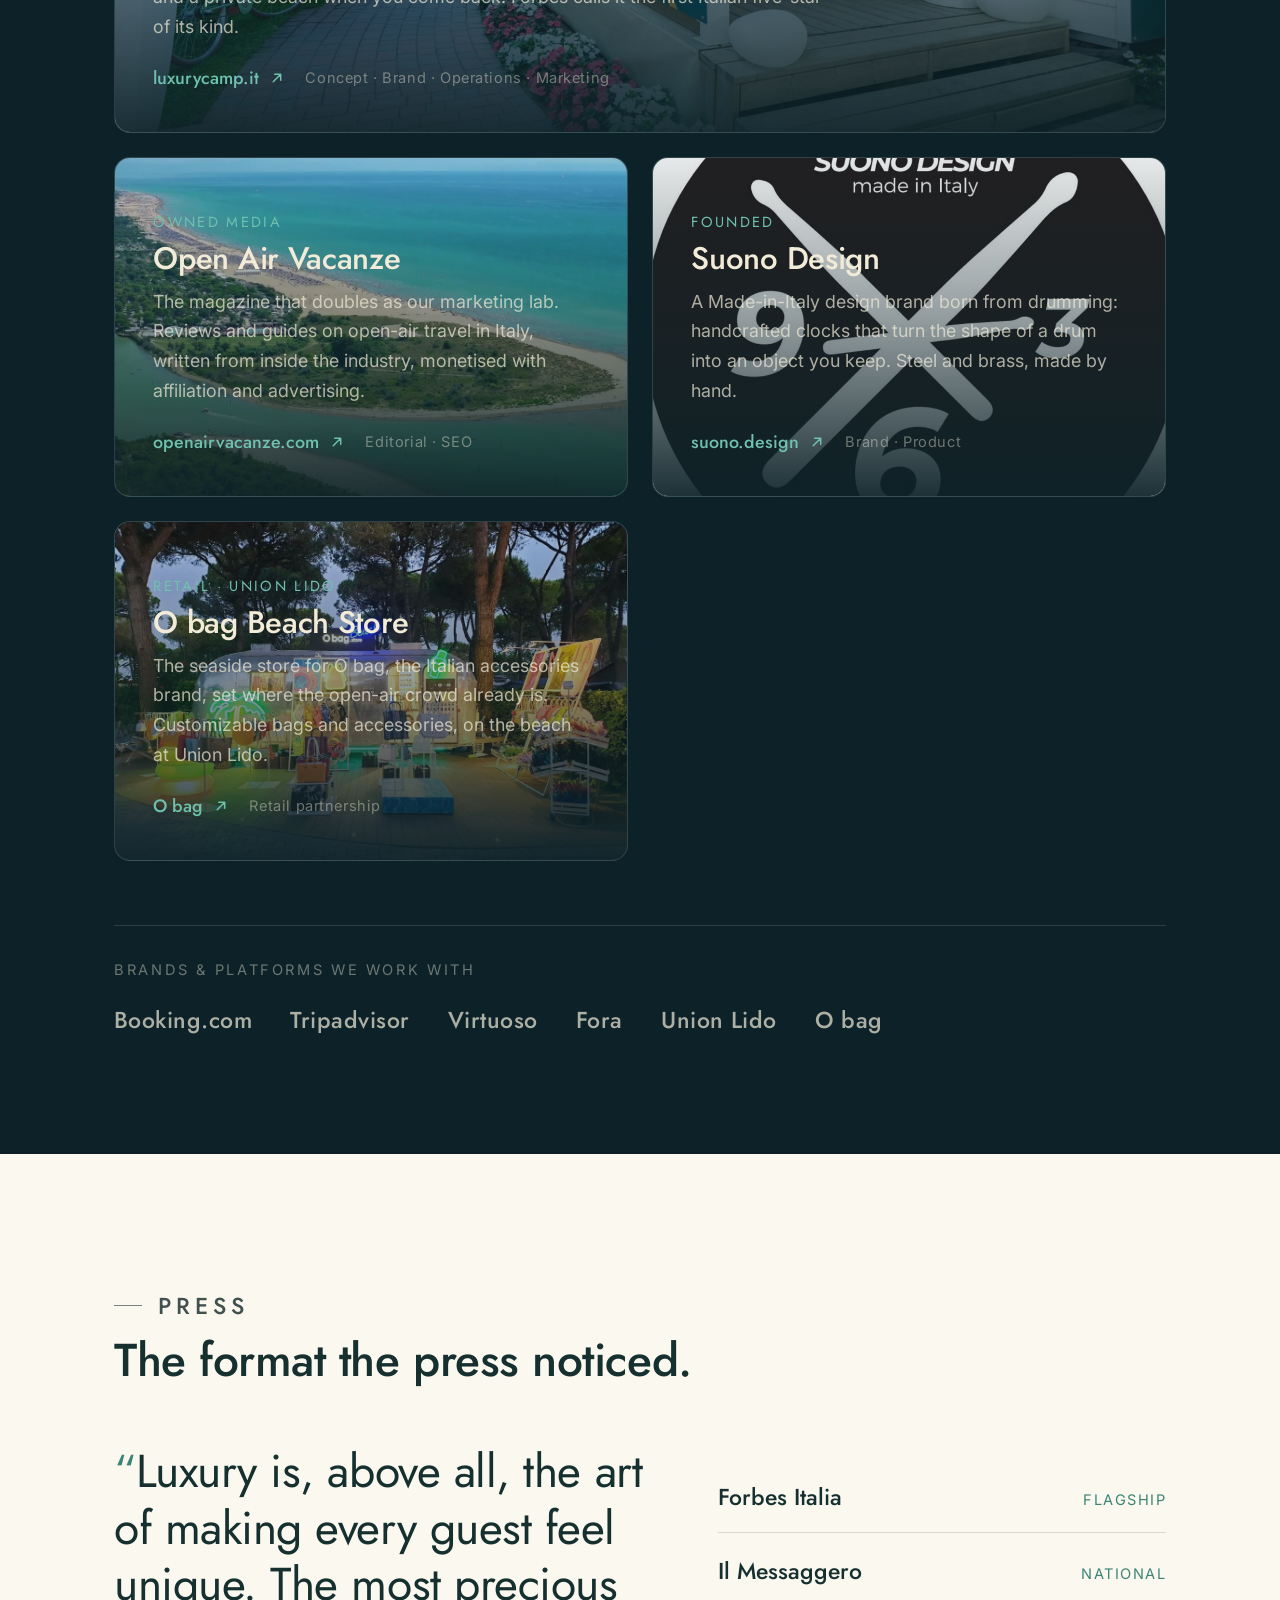
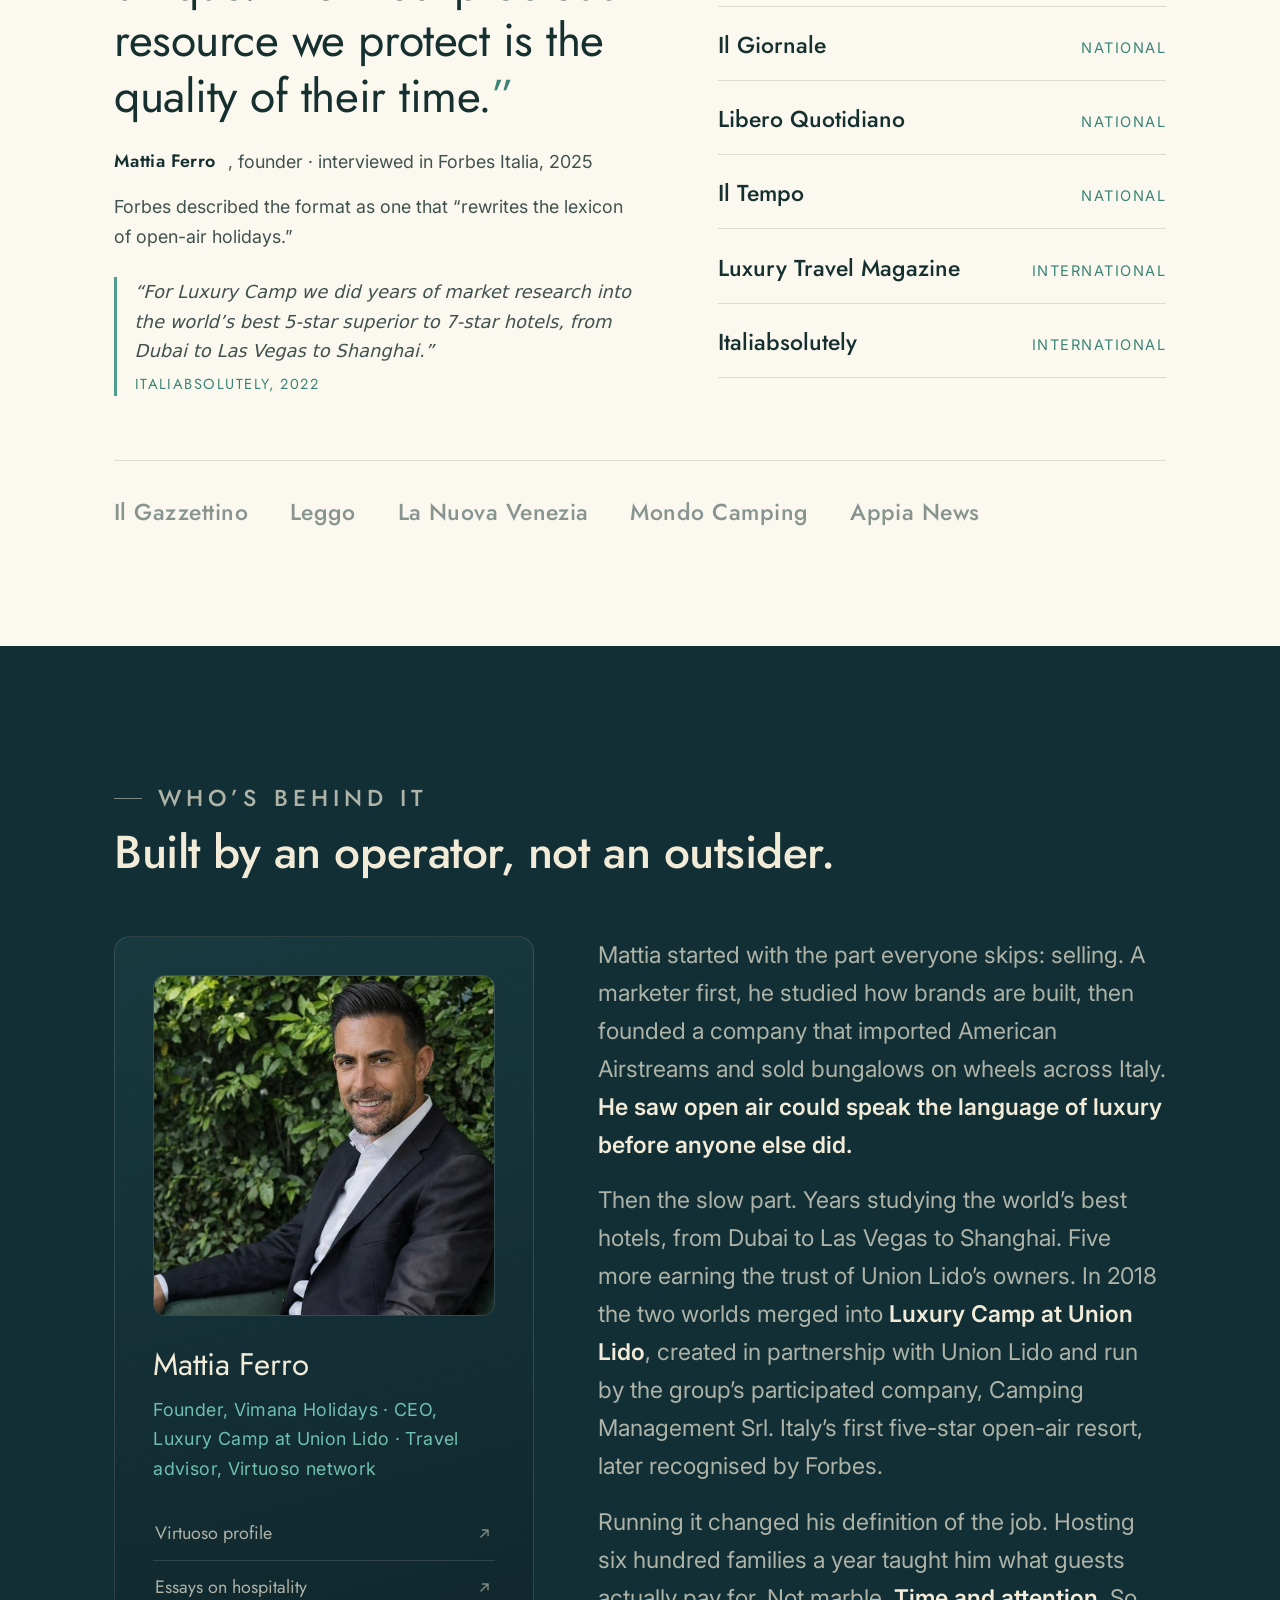
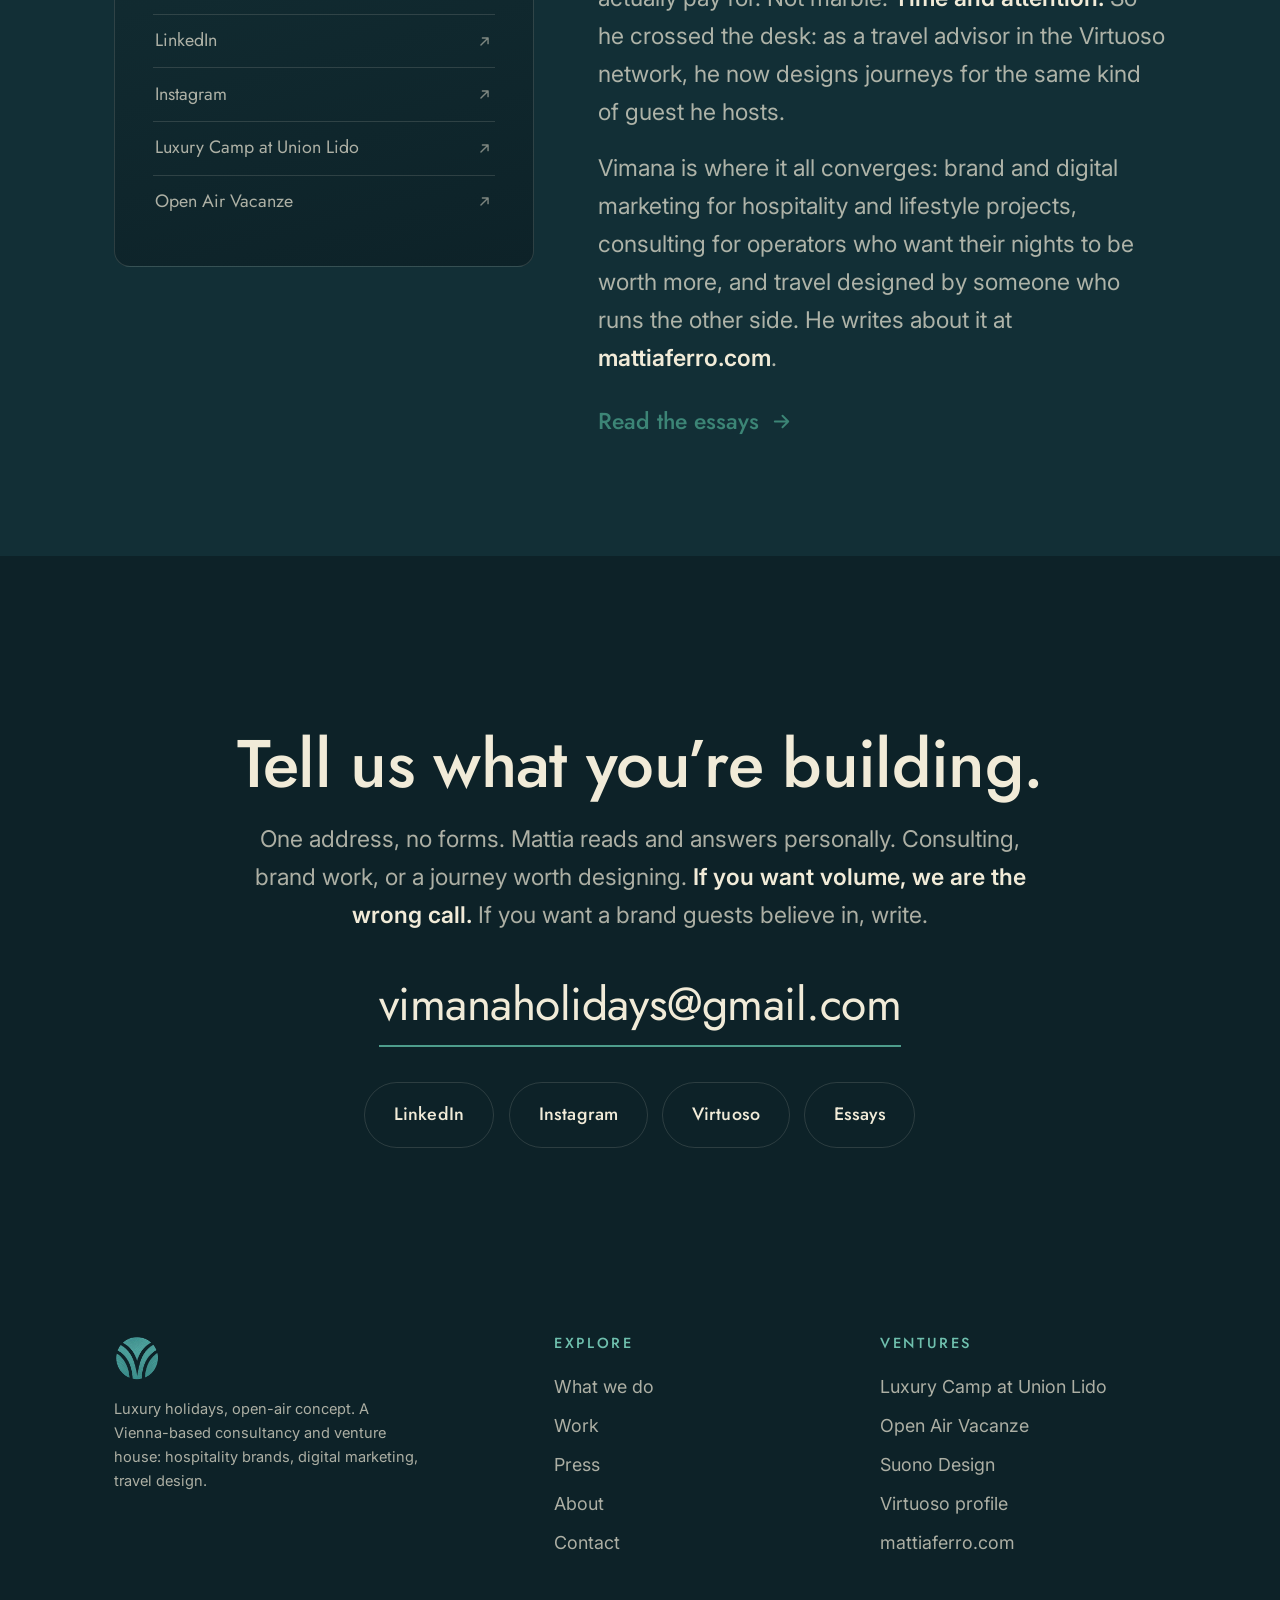
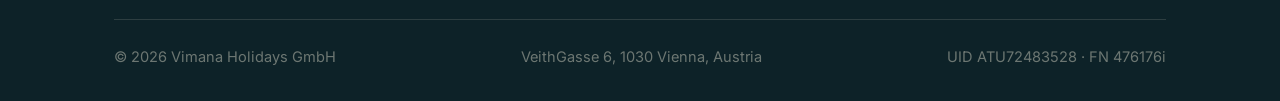
==== commit d03689c0: "v2: full copy rewrite — travel design pillar (Virtuoso), national press wall, founder story, busines" ====
--- a/index.html
+++ b/index.html
@@ -6,7 +6,7 @@
   <script>document.documentElement.classList.add('js');</script>
 
   <title>Luxury Outdoor Hospitality Consulting | Vimana Holidays</title>
-  <meta name="description" content="Vienna-based consultancy for luxury open-air resorts and glamping. Strategy, branding, digital marketing and premium mobile-home solutions. Behind Luxury Camp." />
+  <meta name="description" content="Vienna consultancy for luxury open-air hospitality: brand strategy, digital marketing, Virtuoso travel design. The company behind Luxury Camp at Union Lido." />
   <link rel="canonical" href="https://www.vimana.at/" />
   <meta name="robots" content="index, follow, max-image-preview:large" />
   <meta name="theme-color" content="#122f36" />
@@ -15,7 +15,7 @@
   <meta property="og:type" content="website" />
   <meta property="og:site_name" content="Vimana Holidays" />
   <meta property="og:title" content="Vimana Holidays — Luxury Outdoor Hospitality, Designed & Run" />
-  <meta property="og:description" content="A Vienna-based consultancy for luxury open-air hospitality. We design, brand and market premium outdoor resorts. And we run our own, starting with Luxury Camp." />
+  <meta property="og:description" content="We studied the world's best hotels, built our own near Venice, and have run it for eight years. Brand, digital marketing and travel design, from inside the trade." />
   <meta property="og:url" content="https://www.vimana.at/" />
   <meta property="og:image" content="https://www.vimana.at/assets/img/og-image.png" />
   <meta property="og:image:width" content="1200" />
@@ -80,11 +80,15 @@
         "@id": "https://www.vimana.at/#mattia-ferro",
         "name": "Mattia Ferro",
         "jobTitle": "Founder, Vimana Holidays GmbH",
+        "description": "Hospitality entrepreneur and travel advisor in the Virtuoso network. Founder and CEO of Luxury Camp at Union Lido, Italy's first five-star open-air resort.",
+        "image": "https://www.vimana.at/assets/img/mattia.jpg",
         "url": "https://www.mattiaferro.com",
         "worksFor": { "@id": "https://www.vimana.at/#organization" },
         "sameAs": [
           "https://www.mattiaferro.com",
-          "https://www.linkedin.com/in/mattiaferro"
+          "https://www.linkedin.com/in/mattiaferro",
+          "https://www.instagram.com/mattiaferroreal/",
+          "https://www.virtuoso.com/advisor/mattferr74504"
         ]
       },
       {
@@ -143,12 +147,13 @@
         <div class="hero__grid">
           <p class="eyebrow reveal">Vimana Holidays &middot; Vienna</p>
           <h1 id="hero-title" class="reveal" data-delay="1">
-            Luxury holidays,<br /><span class="accent">open-air concept.</span>
+            Hospitality brands guests<br /><span class="accent">believe are worth more</span>
           </h1>
           <p class="hero__lead reveal" data-delay="2">
-            Vimana Holidays is a Vienna-based consultancy for luxury open-air hospitality.
-            We design, brand and market premium outdoor resorts. Then we run our own,
-            starting with Luxury Camp at Union Lido, Italy&rsquo;s first five-star campsite.
+            Vimana Holidays is the Vienna company of Mattia Ferro. The method behind everything
+            on this page is slow and hard to copy: we studied the world&rsquo;s best hotels, from Dubai
+            to Las Vegas to Shanghai. We built our own near Venice. We have run it for eight years.
+            <strong>We advise from inside the trade, not outside it.</strong>
           </p>
           <div class="hero__actions reveal" data-delay="3">
             <a class="btn btn--primary" href="#contact">
@@ -162,8 +167,10 @@
             <span class="hero__meta-label">Featured in</span>
             <div class="hero__meta-logos">
               <span>Forbes</span>
-              <span>Luxury Travel Magazine</span>
-              <span>Italiabsolutely</span>
+              <span>Il Messaggero</span>
+              <span>Il Giornale</span>
+              <span>Il Tempo</span>
+              <span>Libero Quotidiano</span>
             </div>
           </div>
         </div>
@@ -176,19 +183,19 @@
         <div class="statband__grid">
           <div class="stat reveal">
             <div class="stat__num">1st</div>
-            <p class="stat__label">Five-star open-air resort in Italy: Luxury Camp</p>
+            <p class="stat__label">Five-star open-air resort in Italy: Luxury Camp at Union Lido</p>
           </div>
           <div class="stat reveal" data-delay="1">
-            <div class="stat__num">2018</div>
-            <p class="stat__label">Building open-air luxury ventures since</p>
+            <div class="stat__num">20</div>
+            <p class="stat__label">Suites, from &euro;250 to &euro;1,200 a night</p>
           </div>
           <div class="stat reveal" data-delay="2">
-            <div class="stat__num">4</div>
-            <p class="stat__label">Ventures founded, run or co-owned</p>
+            <div class="stat__num">600</div>
+            <p class="stat__label">Families hosted a year, from Munich to Dubai</p>
           </div>
           <div class="stat reveal" data-delay="3">
-            <div class="stat__num">Forbes</div>
-            <p class="stat__label">Recognised our open-air format</p>
+            <div class="stat__num">8</div>
+            <p class="stat__label">Years running it: staff, shifts, invoices</p>
           </div>
         </div>
       </div>
@@ -199,9 +206,9 @@
       <div class="container">
         <div class="section-head reveal">
           <p class="eyebrow">What we do</p>
-          <h2 id="services-title">Two crafts, one standard.</h2>
-          <p>We work from inside the trade, not outside it. Every brief draws on running real
-            open-air properties, not slides about them.</p>
+          <h2 id="services-title">Four crafts. One rule.</h2>
+          <p>If we have not lived it, we do not sell it. Every service below runs on our own
+            properties first, at our own risk.</p>
         </div>
 
         <div class="services__grid">
@@ -209,11 +216,11 @@
             <div class="service__icon" aria-hidden="true">
               <svg viewBox="0 0 24 24" fill="none" stroke="currentColor" stroke-width="1.6"><path d="M3 21h18M5 21V8l7-5 7 5v13M9 21v-6h6v6" stroke-linecap="round" stroke-linejoin="round"/></svg>
             </div>
-            <span class="service__tag">Hospitality</span>
-            <h3>Luxury hospitality strategy &amp; consulting</h3>
-            <p>Positioning, guest experience and premium pricing for open-air and outdoor resorts.
-              We help you charge what the experience is worth, and earn it, from the concept to the
-              standard a guest feels the moment they arrive.</p>
+            <span class="service__tag">Perceived value</span>
+            <h3>Luxury hospitality consulting</h3>
+            <p>Beautiful rooms alone do not command premium prices. Believed brands do. We work on
+              what makes a guest decide your nights are worth more: positioning, experience design,
+              pricing coherence. <strong>The rate is not the goal. It is the consequence.</strong></p>
           </article>
 
           <article class="service reveal" data-delay="1">
@@ -221,19 +228,28 @@
               <svg viewBox="0 0 24 24" fill="none" stroke="currentColor" stroke-width="1.6"><path d="M4 19V10M10 19V5M16 19v-6M22 19H2" stroke-linecap="round" stroke-linejoin="round"/></svg>
             </div>
             <span class="service__tag">Growth</span>
-            <h3>Digital marketing &amp; brand</h3>
-            <p>SEO, content and brand growth for hospitality and lifestyle projects. The same engine
-              that built our own magazine, Open Air Vacanze, put to work on yours.</p>
+            <h3>Brand &amp; digital marketing</h3>
+            <p>Strategy, SEO and content for hospitality and lifestyle brands, on platforms we operate
+              every day: Booking.com, Tripadvisor, the open web. <strong>The same engine that grew our
+              own magazine, Open Air Vacanze, goes to work on your project.</strong></p>
           </article>
 
           <article class="service reveal" data-delay="2">
             <div class="service__icon" aria-hidden="true">
-              <svg viewBox="0 0 24 24" fill="none" stroke="currentColor" stroke-width="1.6"><path d="M12 3l2.5 5.5L20 9l-4 4 1 6-5-3-5 3 1-6-4-4 5.5-.5z" stroke-linecap="round" stroke-linejoin="round"/></svg>
-            </div>
-            <span class="service__tag">Concept</span>
-            <h3>Open-air concept design</h3>
-            <p>Glamour and fashion open-air projects. Turning a pitch, a campsite or a plot into a
-              format people travel for, and remember.</p>
+              <svg viewBox="0 0 24 24" fill="none" stroke="currentColor" stroke-width="1.6"><path d="M21 3L3 10.5l7 3M21 3l-7.5 18-3-7.5M21 3L10 13.5" stroke-linecap="round" stroke-linejoin="round"/></svg>
+            </div>
+            <span class="service__tag">Virtuoso network</span>
+            <h3>Travel design</h3>
+            <p>After years at the front desk, Mattia crossed it. As a travel advisor in the Virtuoso
+              network he designs journeys for the same guests he learned to host: Italy, the United
+              States, the Gulf. Built on the two things luxury actually runs on:
+              <strong>time and attention.</strong></p>
+            <p style="margin-top:1rem;">
+              <a class="link-arrow" href="https://www.virtuoso.com/advisor/mattferr74504" target="_blank" rel="noopener">
+                His Virtuoso profile
+                <svg viewBox="0 0 24 24" fill="none" stroke="currentColor" stroke-width="2" aria-hidden="true"><path d="M7 17L17 7M9 7h8v8" stroke-linecap="round" stroke-linejoin="round"/></svg>
+              </a>
+            </p>
           </article>
 
           <article class="service reveal" data-delay="3">
@@ -242,8 +258,9 @@
             </div>
             <span class="service__tag">Product</span>
             <h3>Premium mobile homes &amp; caravans</h3>
-            <p>Sourcing and solutions for high-end mobile homes and caravans. It started with a company
-              selling bungalows on wheels. The open-air instinct never left.</p>
+            <p>Sourcing and supply of high-end mobile homes and caravans. It began with importing
+              American Airstreams and selling bungalows on wheels across Italy. It never really
+              stopped.</p>
           </article>
         </div>
       </div>
@@ -264,9 +281,10 @@
             <img class="project__bg" src="assets/img/projects/luxury-camp.jpg" alt="Luxury Camp at Union Lido — welcome reception among the pines" width="1600" height="1203" loading="lazy" />
             <span class="project__kicker">In partnership with Union Lido &middot; Run by Camping Management Srl</span>
             <h3>Luxury Camp at Union Lido</h3>
-            <p>Italy&rsquo;s first five-star open-air resort, inside Union Lido near Venice. Mirror Suites
-              and the Encore Suite, private beach, a dedicated concierge and boat transfers to Venice.
-              The proof that luxury and open air belong in the same sentence.</p>
+            <p>Twenty suites inside Union Lido, half an hour by boat from St Mark&rsquo;s Square.
+              A boutique hospitality village in the pine wood: Venice by day, then space, privacy
+              and a private beach when you come back. Forbes calls it the first Italian five-star
+              of its kind.</p>
             <div class="project__foot">
               <a class="link-arrow" href="https://luxurycamp.it/en/" target="_blank" rel="noopener">
                 luxurycamp.it
@@ -280,8 +298,8 @@
             <img class="project__bg" src="assets/img/projects/open-air-vacanze.jpg" alt="Aerial view of an Italian open-air coastline" width="1280" height="720" loading="lazy" />
             <span class="project__kicker">Owned media</span>
             <h3>Open Air Vacanze</h3>
-            <p>An independent magazine on open-air travel in Italy: reviews, guides and the honest
-              detail other sites leave out. Written from inside the industry.</p>
+            <p>The magazine that doubles as our marketing lab. Reviews and guides on open-air travel
+              in Italy, written from inside the industry, monetised with affiliation and advertising.</p>
             <div class="project__foot">
               <a class="link-arrow" href="https://openairvacanze.com/en/" target="_blank" rel="noopener">
                 openairvacanze.com
@@ -327,9 +345,10 @@
           <div class="brands__row">
             <span>Booking.com</span>
             <span>Tripadvisor</span>
+            <span>Virtuoso</span>
+            <span>Fora</span>
             <span>Union Lido</span>
             <span>O bag</span>
-            <span>Suono Design</span>
           </div>
         </div>
       </div>
@@ -355,6 +374,11 @@
             <p class="muted" style="margin-top:1rem;max-width:48ch;">
               Forbes described the format as one that &ldquo;rewrites the lexicon of open-air holidays.&rdquo;
             </p>
+            <p class="press__research">
+              &ldquo;For Luxury Camp we did years of market research into the world&rsquo;s best 5-star
+              superior to 7-star hotels, from Dubai to Las Vegas to Shanghai.&rdquo;
+              <span>Italiabsolutely, 2022</span>
+            </p>
           </div>
 
           <div class="reveal" data-delay="1">
@@ -364,6 +388,22 @@
                 <span class="press__tier">Flagship</span>
               </li>
               <li class="press__item">
+                <a class="press__outlet" href="https://www.ilmessaggero.it/gossip/manuela_arcuri_vacanza_cavallino_campeggio_cosa_ha_detto-6672273.html" target="_blank" rel="noopener">Il Messaggero</a>
+                <span class="press__tier">National</span>
+              </li>
+              <li class="press__item">
+                <a class="press__outlet" href="https://www.ilgiornale.it/news/attualit/luxury-camp-vacanze-open-air-e-alta-hotellerie-nelle-case-2514369.html" target="_blank" rel="noopener">Il Giornale</a>
+                <span class="press__tier">National</span>
+              </li>
+              <li class="press__item">
+                <a class="press__outlet" href="https://www.liberoquotidiano.it/news/general/43493529/luxury-camp-vacanze-open-air-e-alta-hotellerie-nelle-case-mobili/" target="_blank" rel="noopener">Libero Quotidiano</a>
+                <span class="press__tier">National</span>
+              </li>
+              <li class="press__item">
+                <a class="press__outlet" href="https://www.iltempo.it/general/2025/07/24/news/luxury-camp-vacanze-open-air-e-alta-hotellerie-nelle-case-mobili-43493548/" target="_blank" rel="noopener">Il Tempo</a>
+                <span class="press__tier">National</span>
+              </li>
+              <li class="press__item">
                 <a class="press__outlet" href="https://www.luxurytravelmagazine.com/news-articles/luxury-camp-an-exclusive-outdoors-vacation-on-italys-veneto-coast" target="_blank" rel="noopener">Luxury Travel Magazine</a>
                 <span class="press__tier">International</span>
               </li>
@@ -371,24 +411,16 @@
                 <a class="press__outlet" href="https://italiabsolutely.com/inspirations/experiences-tips/luxury-camp-italy-s-first-5-star-campsite-close-to-venice" target="_blank" rel="noopener">Italiabsolutely</a>
                 <span class="press__tier">International</span>
               </li>
-              <li class="press__item">
-                <a class="press__outlet" href="https://www.mondocamping.com/luxury-camp-il-borgo-open-air-piu-esclusivo-della-costa-veneta/" target="_blank" rel="noopener">Mondo Camping</a>
-                <span class="press__tier">Trade</span>
-              </li>
-              <li class="press__item">
-                <a class="press__outlet" href="https://www.ilgiornale.it/news/attualit/luxury-camp-vacanze-open-air-e-alta-hotellerie-nelle-case-2514369.html" target="_blank" rel="noopener">Il Giornale</a>
-                <span class="press__tier">National</span>
-              </li>
             </ul>
           </div>
         </div>
 
         <div class="press__strip reveal">
-          <a href="https://forbes.it/2025/07/14/luxury-camp-lesperienza-esclusiva-delle-vacanze-allaria-aperta/" target="_blank" rel="noopener"><span>Forbes</span></a>
-          <a href="https://www.luxurytravelmagazine.com/news-articles/luxury-camp-an-exclusive-outdoors-vacation-on-italys-veneto-coast" target="_blank" rel="noopener"><span>Luxury Travel Magazine</span></a>
-          <a href="https://italiabsolutely.com/inspirations/experiences-tips/luxury-camp-italy-s-first-5-star-campsite-close-to-venice" target="_blank" rel="noopener"><span>Italiabsolutely</span></a>
+          <a href="https://www.ilgazzettino.it/gossip/manuela_arcuri_vacanza_cavallino_campeggio_cosa_ha_detto-6672273.html" target="_blank" rel="noopener"><span>Il Gazzettino</span></a>
+          <a href="https://www.leggo.it/gossip/manuela_arcuri_vacanza_cavallino_campeggio_cosa_ha_detto-6672273.html" target="_blank" rel="noopener"><span>Leggo</span></a>
+          <a href="https://nuovavenezia.gelocal.it/venezia/cronaca/2022/05/03/news/una-vacanza-extra-lusso-nel-camping-a-5-stelle-a-cavallino-treporti-da-250-a-1-200-euro-a-notte-siamo-quasi-sold-out-1.41414559" target="_blank" rel="noopener"><span>La Nuova Venezia</span></a>
           <a href="https://www.mondocamping.com/luxury-camp-il-borgo-open-air-piu-esclusivo-della-costa-veneta/" target="_blank" rel="noopener"><span>Mondo Camping</span></a>
-          <a href="https://www.ilgiornale.it/news/attualit/luxury-camp-vacanze-open-air-e-alta-hotellerie-nelle-case-2514369.html" target="_blank" rel="noopener"><span>Il Giornale</span></a>
+          <a href="https://appianews.it/luxury-camp-vacanze-open-air-e-alta-hotellerie-nelle-case-mobili/" target="_blank" rel="noopener"><span>Appia News</span></a>
         </div>
       </div>
     </section>
@@ -403,35 +435,46 @@
 
         <div class="about__grid">
           <aside class="about__card reveal">
+            <img class="about__photo" src="assets/img/mattia.jpg" alt="Mattia Ferro" width="560" height="560" loading="lazy" />
             <div class="about__name">Mattia Ferro</div>
-            <div class="about__role">Founder, Vimana Holidays &middot; CEO, Luxury Camp at Union Lido</div>
-            <div class="about__socials">
-              <a href="https://www.linkedin.com/in/mattiaferro" target="_blank" rel="noopener" aria-label="Mattia Ferro on LinkedIn">
-                <svg viewBox="0 0 24 24" fill="currentColor" aria-hidden="true"><path d="M4.98 3.5a2.5 2.5 0 11-.02 5 2.5 2.5 0 01.02-5zM3 9h4v12H3zM10 9h3.8v1.7h.05c.53-1 1.83-2.05 3.76-2.05 4.02 0 4.76 2.64 4.76 6.08V21h-4v-5.5c0-1.31-.02-3-1.83-3-1.83 0-2.11 1.43-2.11 2.9V21h-4z"/></svg>
-              </a>
-              <a href="https://www.instagram.com/mattiaferroreal/" target="_blank" rel="noopener" aria-label="Mattia Ferro on Instagram">
-                <svg viewBox="0 0 24 24" fill="none" stroke="currentColor" stroke-width="1.7" aria-hidden="true"><rect x="3" y="3" width="18" height="18" rx="5"/><circle cx="12" cy="12" r="4"/><circle cx="17.5" cy="6.5" r="1" fill="currentColor" stroke="none"/></svg>
-              </a>
-              <a href="https://www.mattiaferro.com" target="_blank" rel="noopener" aria-label="Mattia Ferro's blog">
-                <svg viewBox="0 0 24 24" fill="none" stroke="currentColor" stroke-width="1.7" aria-hidden="true"><path d="M4 5h16v14H4zM4 9h16M8 13h8M8 16h5" stroke-linecap="round" stroke-linejoin="round"/></svg>
-              </a>
-            </div>
+            <div class="about__role">Founder, Vimana Holidays &middot; CEO, Luxury Camp at Union Lido &middot; Travel advisor, Virtuoso network</div>
+            <nav class="card-links" aria-label="Mattia Ferro's profiles">
+              <a href="https://www.virtuoso.com/advisor/mattferr74504" target="_blank" rel="noopener">Virtuoso profile
+                <svg viewBox="0 0 24 24" fill="none" stroke="currentColor" stroke-width="2" aria-hidden="true"><path d="M7 17L17 7M9 7h8v8" stroke-linecap="round" stroke-linejoin="round"/></svg></a>
+              <a href="https://www.mattiaferro.com" target="_blank" rel="noopener">Essays on hospitality
+                <svg viewBox="0 0 24 24" fill="none" stroke="currentColor" stroke-width="2" aria-hidden="true"><path d="M7 17L17 7M9 7h8v8" stroke-linecap="round" stroke-linejoin="round"/></svg></a>
+              <a href="https://www.linkedin.com/in/mattiaferro" target="_blank" rel="noopener">LinkedIn
+                <svg viewBox="0 0 24 24" fill="none" stroke="currentColor" stroke-width="2" aria-hidden="true"><path d="M7 17L17 7M9 7h8v8" stroke-linecap="round" stroke-linejoin="round"/></svg></a>
+              <a href="https://www.instagram.com/mattiaferroreal/" target="_blank" rel="noopener">Instagram
+                <svg viewBox="0 0 24 24" fill="none" stroke="currentColor" stroke-width="2" aria-hidden="true"><path d="M7 17L17 7M9 7h8v8" stroke-linecap="round" stroke-linejoin="round"/></svg></a>
+              <a href="https://luxurycamp.it/en/" target="_blank" rel="noopener">Luxury Camp at Union Lido
+                <svg viewBox="0 0 24 24" fill="none" stroke="currentColor" stroke-width="2" aria-hidden="true"><path d="M7 17L17 7M9 7h8v8" stroke-linecap="round" stroke-linejoin="round"/></svg></a>
+              <a href="https://openairvacanze.com/en/" target="_blank" rel="noopener">Open Air Vacanze
+                <svg viewBox="0 0 24 24" fill="none" stroke="currentColor" stroke-width="2" aria-hidden="true"><path d="M7 17L17 7M9 7h8v8" stroke-linecap="round" stroke-linejoin="round"/></svg></a>
+            </nav>
           </aside>
 
           <div class="about__body reveal" data-delay="1">
-            <p>Mattia started out as a <strong>marketer</strong>. After studying branding, he founded a
-              company selling bungalows on wheels, the mobile homes that put him inside the open-air
-              business for good.</p>
-            <p>Then he joined two worlds that rarely meet: the comfort of high-end hospitality and the
-              freedom of open air. In 2018 that idea became <strong>Luxury Camp at Union Lido</strong>,
-              created in partnership with Union Lido and run by the group&rsquo;s participated company,
-              Camping Management Srl. Italy&rsquo;s first five-star open-air resort, later recognised by Forbes.</p>
-            <p>Today Vimana is how that path is put to work: brand and digital marketing for hospitality and
-              lifestyle projects, and consulting for the ones that want to charge what their experience is
-              worth. He writes about it at <strong>mattiaferro.com</strong>.</p>
+            <p>Mattia started with the part everyone skips: selling. A marketer first, he studied how
+              brands are built, then founded a company that imported American Airstreams and sold
+              bungalows on wheels across Italy. <strong>He saw open air could speak the language of
+              luxury before anyone else did.</strong></p>
+            <p>Then the slow part. Years studying the world&rsquo;s best hotels, from Dubai to Las Vegas
+              to Shanghai. Five more earning the trust of Union Lido&rsquo;s owners. In 2018 the two
+              worlds merged into <strong>Luxury Camp at Union Lido</strong>, created in partnership with
+              Union Lido and run by the group&rsquo;s participated company, Camping Management Srl.
+              Italy&rsquo;s first five-star open-air resort, later recognised by Forbes.</p>
+            <p>Running it changed his definition of the job. Hosting six hundred families a year taught
+              him what guests actually pay for. Not marble. <strong>Time and attention.</strong> So he
+              crossed the desk: as a travel advisor in the Virtuoso network, he now designs journeys
+              for the same kind of guest he hosts.</p>
+            <p>Vimana is where it all converges: brand and digital marketing for hospitality and
+              lifestyle projects, consulting for operators who want their nights to be worth more,
+              and travel designed by someone who runs the other side. He writes about it at
+              <strong>mattiaferro.com</strong>.</p>
             <p style="margin-top:1.6rem;">
               <a class="link-arrow" href="https://www.mattiaferro.com" target="_blank" rel="noopener">
-                Read the blog
+                Read the essays
                 <svg viewBox="0 0 24 24" fill="none" stroke="currentColor" stroke-width="2" aria-hidden="true"><path d="M5 12h14M13 6l6 6-6 6" stroke-linecap="round" stroke-linejoin="round"/></svg>
               </a>
             </p>
@@ -446,13 +489,15 @@
         <div class="contact__inner">
           <p class="eyebrow reveal" style="justify-content:center;">Contact</p>
           <h2 id="contact-title" class="reveal" data-delay="1">Tell us what you&rsquo;re building.</h2>
-          <p class="reveal" data-delay="2">Consulting, marketing, or a project you want to make
-            unforgettable. Write to us directly. We answer personally.</p>
+          <p class="reveal" data-delay="2">One address, no forms. Mattia reads and answers personally.
+            Consulting, brand work, or a journey worth designing. <strong>If you want volume, we are
+            the wrong call.</strong> If you want a brand guests believe in, write.</p>
           <a class="contact__mail reveal" data-delay="2" href="mailto:vimanaholidays@gmail.com">vimanaholidays@gmail.com</a>
           <div class="contact__channels reveal" data-delay="3">
             <a class="btn btn--ghost" href="https://www.linkedin.com/in/mattiaferro" target="_blank" rel="noopener">LinkedIn</a>
             <a class="btn btn--ghost" href="https://www.instagram.com/mattiaferroreal/" target="_blank" rel="noopener">Instagram</a>
-            <a class="btn btn--ghost" href="https://www.mattiaferro.com" target="_blank" rel="noopener">Blog</a>
+            <a class="btn btn--ghost" href="https://www.virtuoso.com/advisor/mattferr74504" target="_blank" rel="noopener">Virtuoso</a>
+            <a class="btn btn--ghost" href="https://www.mattiaferro.com" target="_blank" rel="noopener">Essays</a>
           </div>
         </div>
       </div>
@@ -465,7 +510,7 @@
       <div class="footer__top">
         <div class="footer__brand">
           <img src="assets/img/logo-mark.png" width="46" height="46" alt="Vimana Holidays" />
-          <p>Luxury holidays, open-air concept. A Vienna-based consultancy and venture house for luxury outdoor hospitality.</p>
+          <p>Luxury holidays, open-air concept. A Vienna-based consultancy and venture house: hospitality brands, digital marketing, travel design.</p>
         </div>
 
         <div>
@@ -485,6 +530,7 @@
             <a href="https://luxurycamp.it/en/" target="_blank" rel="noopener">Luxury Camp at Union Lido</a>
             <a href="https://openairvacanze.com/en/" target="_blank" rel="noopener">Open Air Vacanze</a>
             <a href="https://suono.design/" target="_blank" rel="noopener">Suono Design</a>
+            <a href="https://www.virtuoso.com/advisor/mattferr74504" target="_blank" rel="noopener">Virtuoso profile</a>
             <a href="https://www.mattiaferro.com" target="_blank" rel="noopener">mattiaferro.com</a>
           </div>
         </div>
--- a/assets/css/styles.css
+++ b/assets/css/styles.css
@@ -245,6 +245,7 @@
 }
 .hero h1 .accent { color: var(--sage-bright); }
 .hero__lead { font-size: var(--step-1); color: var(--on-dark-muted); max-width: 60ch; }
+.hero__lead strong { color: var(--cream); font-weight: 600; }
 .hero__actions { display: flex; flex-wrap: wrap; gap: 0.9rem; margin-top: 0.6rem; }
 .hero__meta {
   margin-top: clamp(2.5rem, 6vw, 4rem);
@@ -370,6 +371,13 @@
 .press__item:hover { padding-left: 0.5rem; }
 .press__outlet { font-family: var(--font-display); font-weight: 500; color: var(--ink); font-size: var(--step-1); }
 .press__tier { font-size: var(--step--1); color: var(--sage-deep); letter-spacing: 0.1em; text-transform: uppercase; white-space: nowrap; }
+.press__research {
+  margin-top: 1.6rem; padding-left: 1.1rem;
+  border-left: 3px solid var(--sage);
+  font-style: italic; color: var(--on-light-muted);
+  max-width: 52ch;
+}
+.press__research span { display: block; margin-top: 0.4rem; font-style: normal; font-family: var(--font-display); font-size: var(--step--1); letter-spacing: 0.1em; text-transform: uppercase; color: var(--sage-deep); }
 .press__strip {
   margin-top: clamp(2.5rem, 6vw, 4rem); padding-top: 2rem; border-top: 1px solid var(--line-light);
   display: flex; flex-wrap: wrap; align-items: center; gap: 1.2rem 2.6rem;
@@ -389,8 +397,25 @@
   padding: clamp(1.6rem, 3vw, 2.4rem);
   background: linear-gradient(165deg, var(--petrol-soft), var(--petrol-deep));
 }
+.about__photo {
+  width: 100%; aspect-ratio: 1; object-fit: cover;
+  border-radius: 12px; margin-bottom: 1.4rem;
+  border: 1px solid var(--line-dark);
+}
 .about__name { font-family: var(--font-display); font-size: var(--step-2); color: var(--cream); }
 .about__role { color: var(--sage-bright); font-size: var(--step-0); margin-top: 0.3rem; letter-spacing: 0.02em; }
+.card-links { margin-top: 1.5rem; display: grid; }
+.card-links a {
+  display: flex; align-items: center; justify-content: space-between; gap: 1rem;
+  padding: 0.72rem 0.1rem;
+  border-bottom: 1px solid var(--line-dark);
+  font-family: var(--font-display); font-weight: 400; font-size: var(--step-0);
+  color: var(--on-dark-muted);
+  transition: color 0.25s var(--ease), padding-left 0.25s var(--ease);
+}
+.card-links a:last-child { border-bottom: none; }
+.card-links a:hover { color: var(--sage-bright); padding-left: 0.4rem; }
+.card-links svg { width: 0.95em; height: 0.95em; flex-shrink: 0; opacity: 0.7; }
 .about__socials { display: flex; gap: 0.7rem; margin-top: 1.6rem; }
 .about__socials a {
   width: 46px; height: 46px; border-radius: 12px; display: grid; place-items: center;
@@ -408,6 +433,7 @@
 .contact__inner { max-width: var(--container-narrow); margin-inline: auto; }
 .contact h2 { font-size: var(--step-4); }
 .contact p { margin-top: 1.2rem; color: var(--on-dark-muted); font-size: var(--step-1); }
+.contact p strong { color: var(--cream); font-weight: 600; }
 .contact__mail {
   display: inline-block; margin-top: 2rem;
   font-family: var(--font-display); font-size: var(--step-3); color: var(--cream);
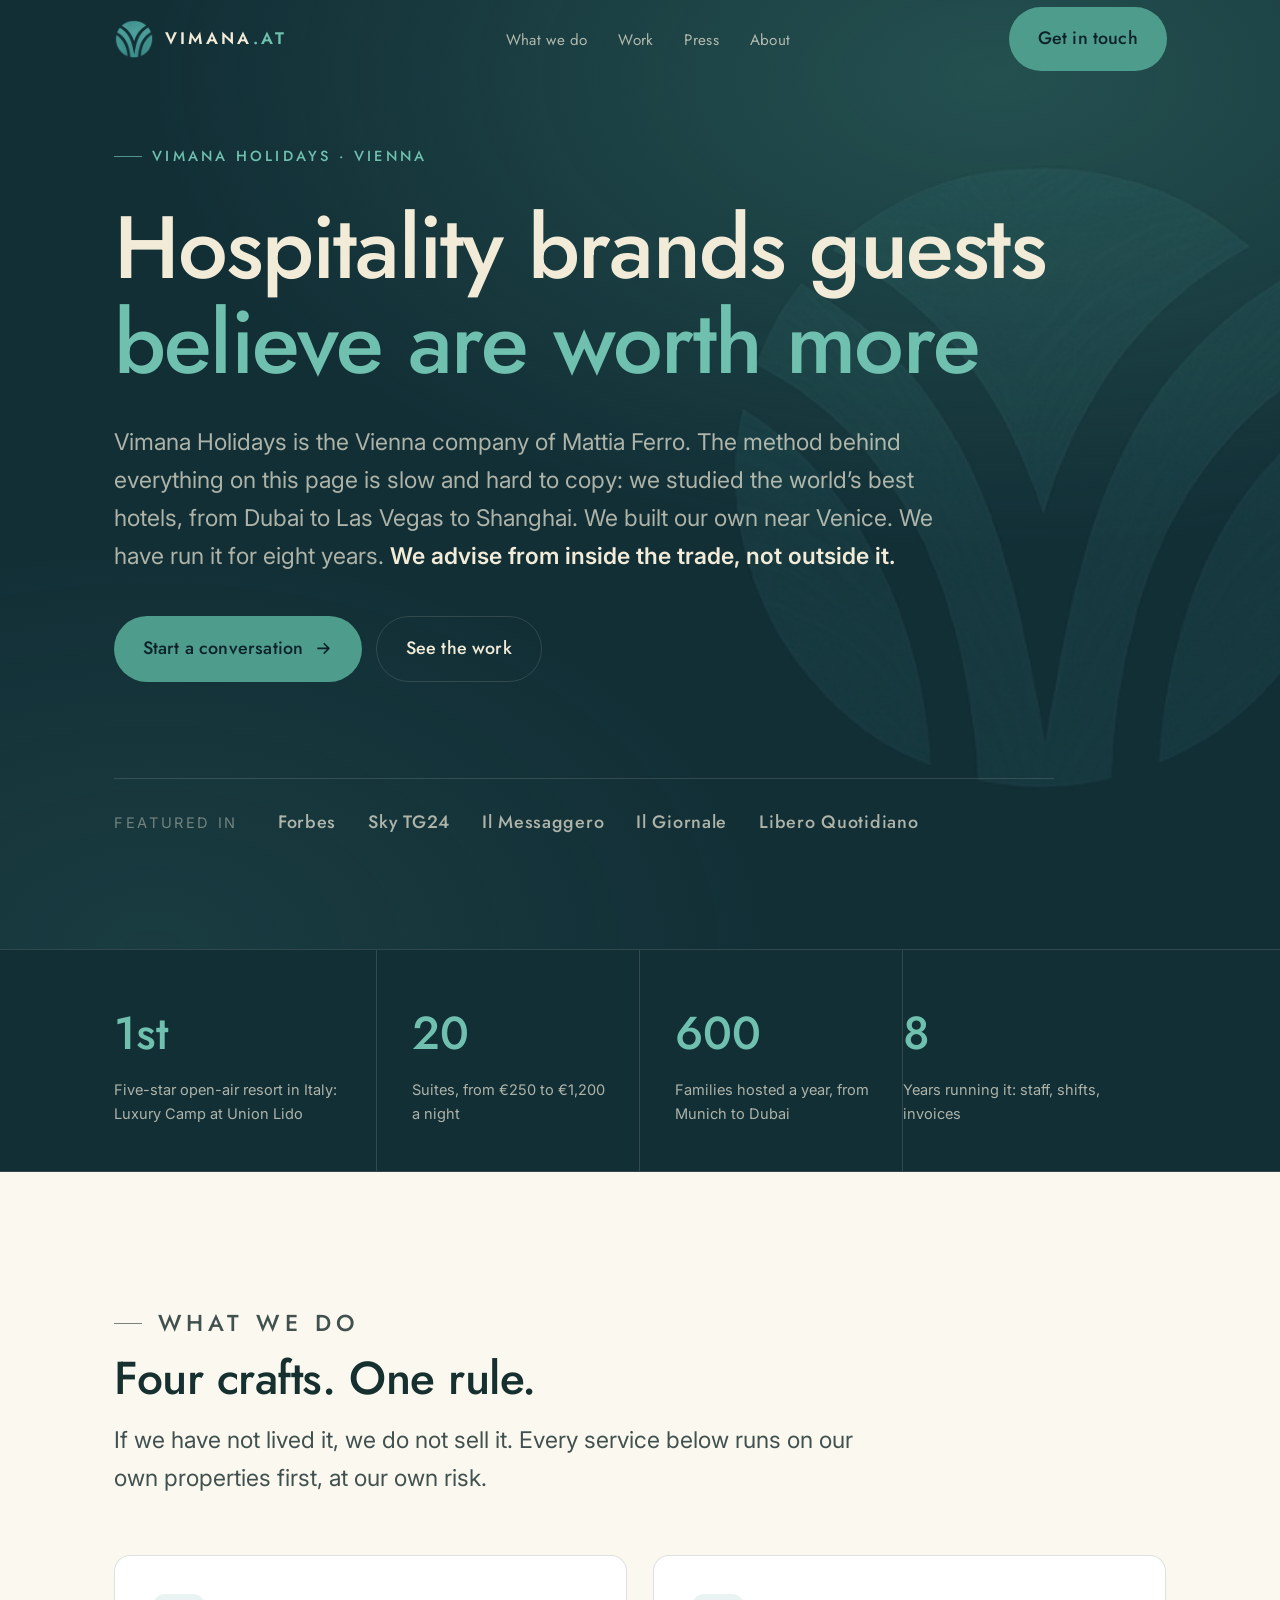
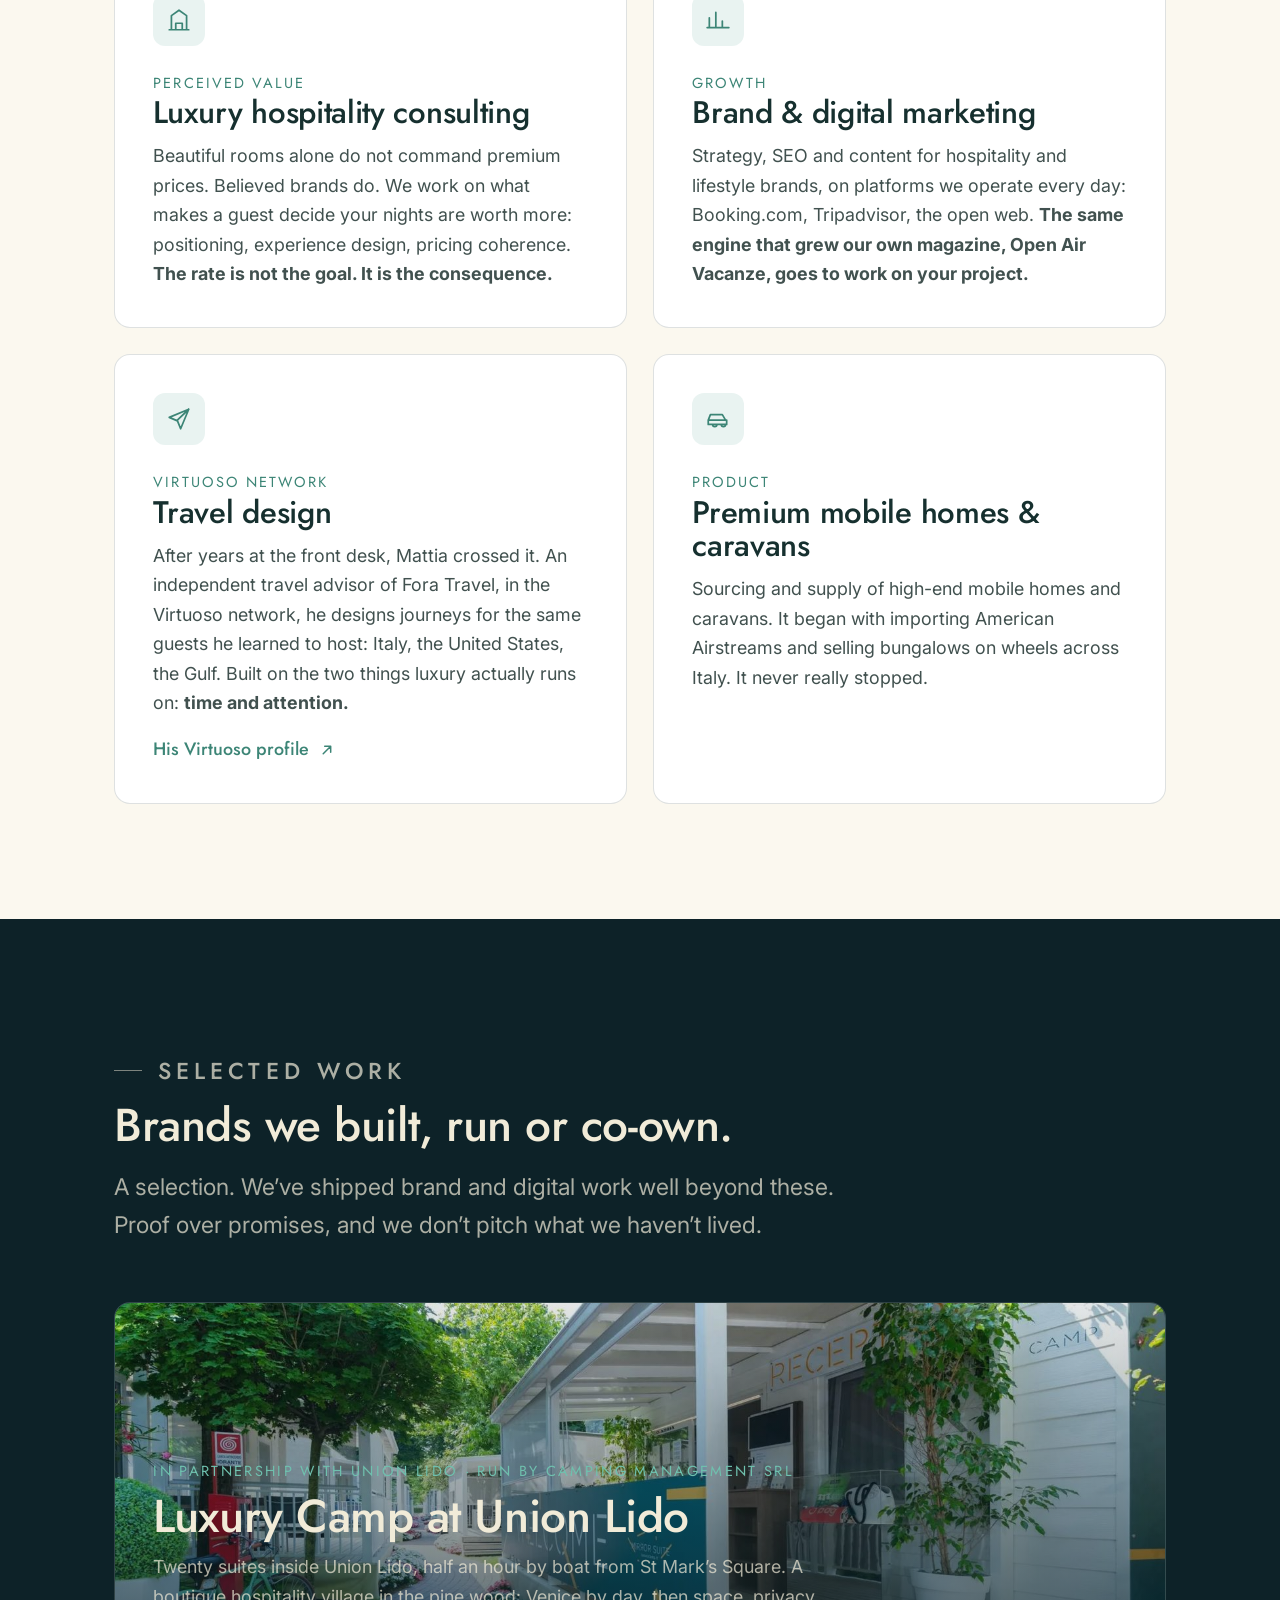
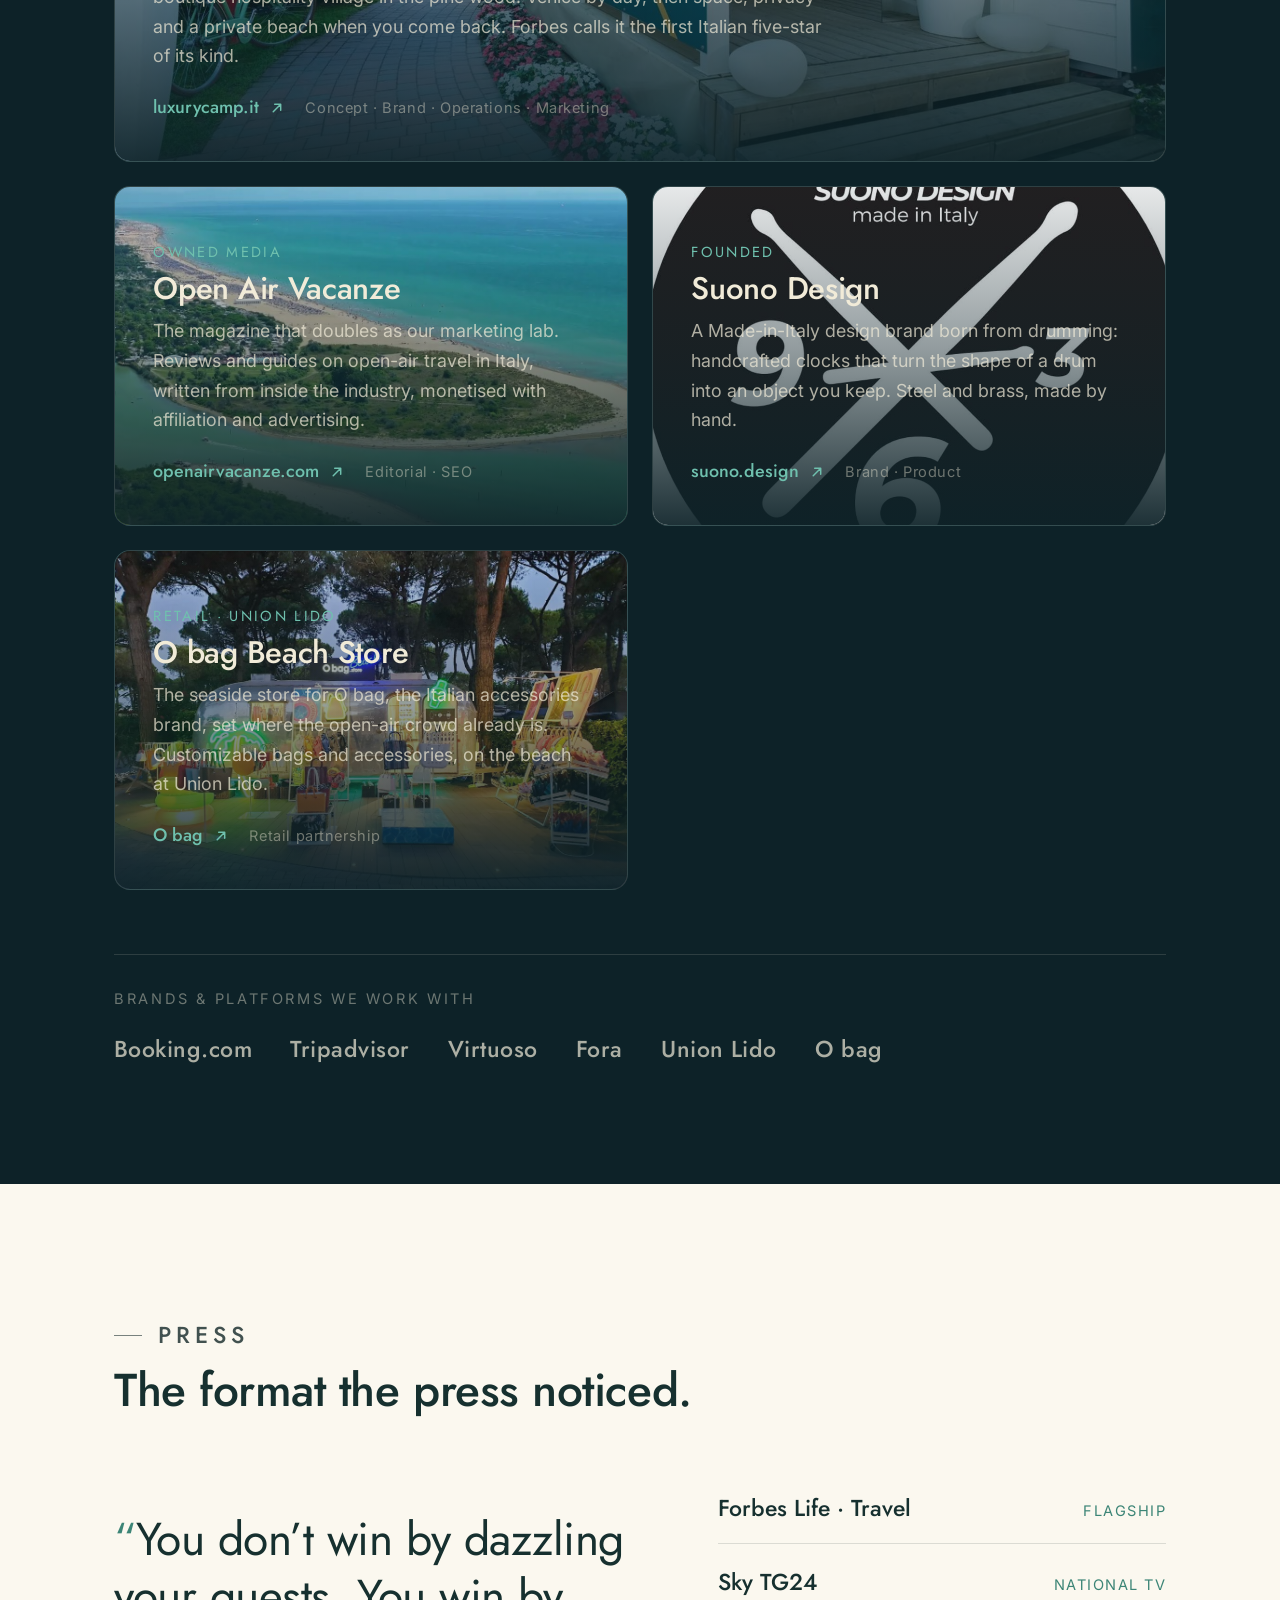
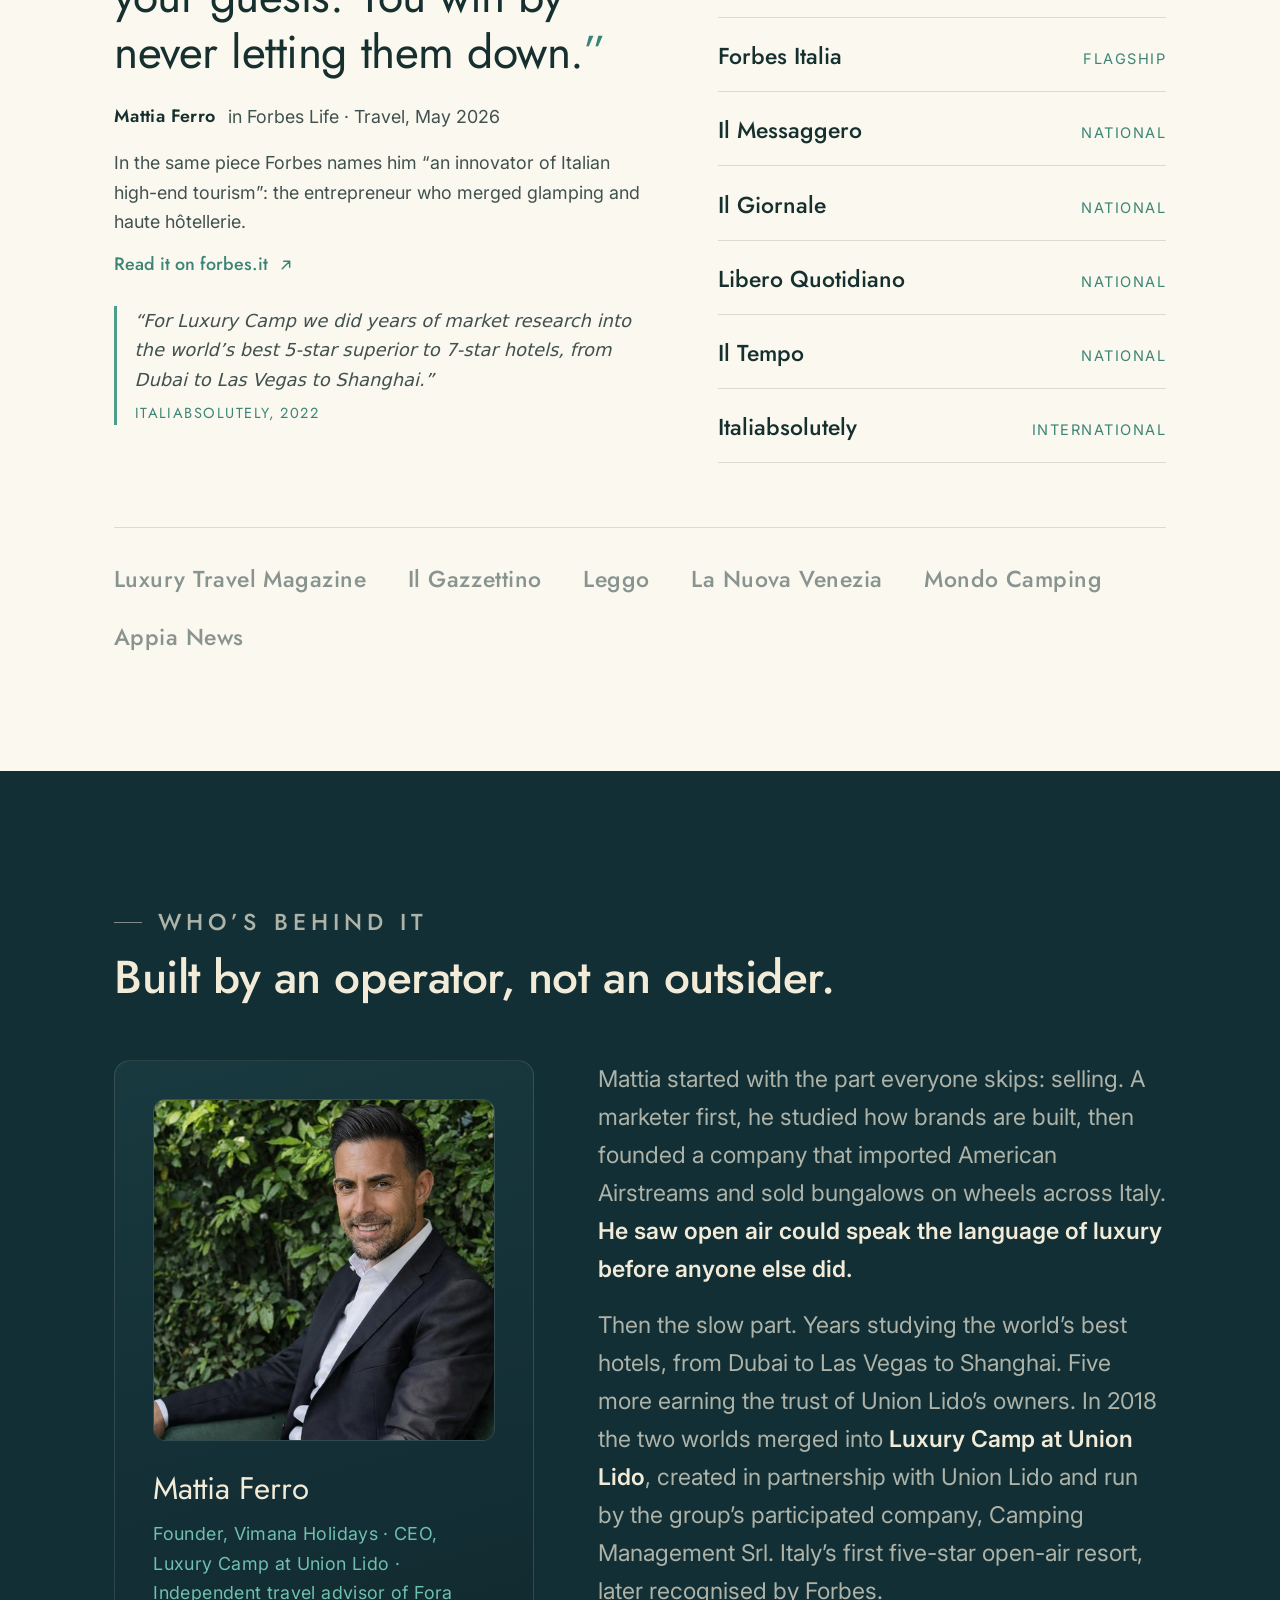
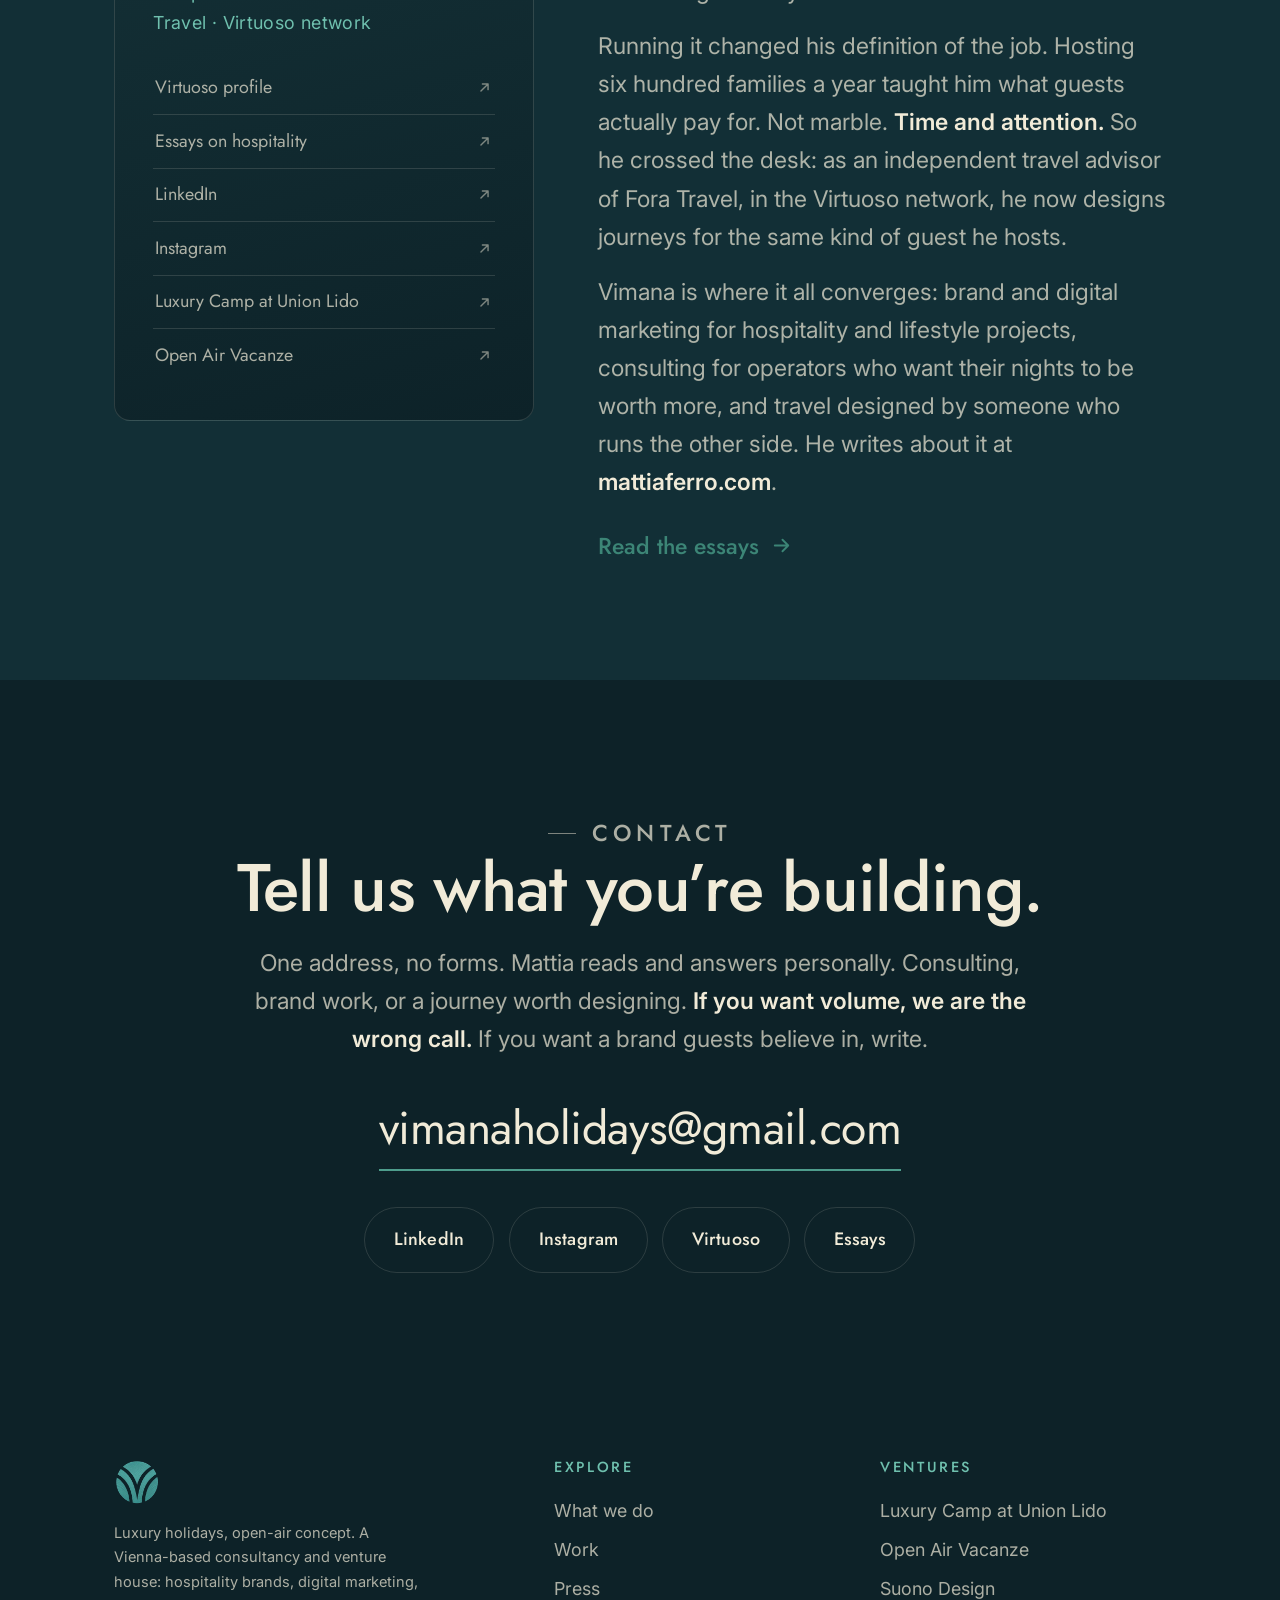
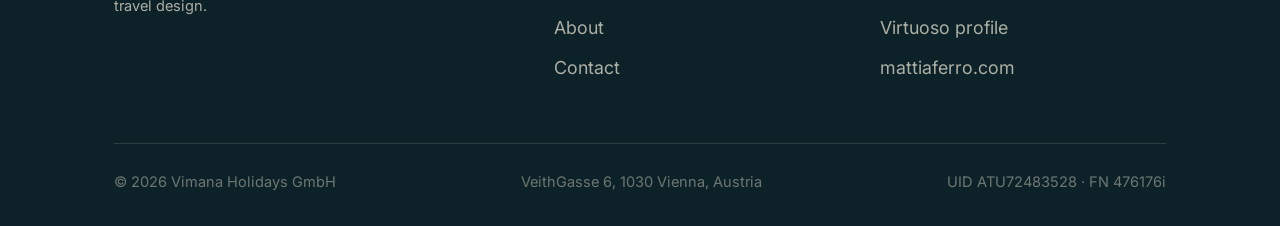
==== commit ac8d9f37: "Press update: Forbes Life May 2026 (innovator quote, online 8 Sep) + Sky TG24; Fora Travel attributi" ====
--- a/index.html
+++ b/index.html
@@ -89,6 +89,22 @@
           "https://www.linkedin.com/in/mattiaferro",
           "https://www.instagram.com/mattiaferroreal/",
           "https://www.virtuoso.com/advisor/mattferr74504"
+        ],
+        "subjectOf": [
+          {
+            "@type": "Article",
+            "headline": "Il vero lusso nel 2026 non è lo sfarzo: il metodo dell'imprenditore italiano che ha trasformato il glamping in alta hôtellerie",
+            "url": "https://forbes.it/2026/09/08/mattia-ferro-nuovo-lusso-luxury-camp",
+            "datePublished": "2026-09-08",
+            "publisher": { "@type": "Organization", "name": "Forbes Italia" }
+          },
+          {
+            "@type": "Article",
+            "headline": "Turismo di lusso, torna il consulente di viaggio",
+            "url": "https://tg24.sky.it/lifestyle/2026/07/31/turismo-lusso-torna-consulente-viaggio",
+            "datePublished": "2026-07-31",
+            "publisher": { "@type": "Organization", "name": "Sky TG24" }
+          }
         ]
       },
       {
@@ -167,9 +183,9 @@
             <span class="hero__meta-label">Featured in</span>
             <div class="hero__meta-logos">
               <span>Forbes</span>
+              <span>Sky TG24</span>
               <span>Il Messaggero</span>
               <span>Il Giornale</span>
-              <span>Il Tempo</span>
               <span>Libero Quotidiano</span>
             </div>
           </div>
@@ -240,10 +256,10 @@
             </div>
             <span class="service__tag">Virtuoso network</span>
             <h3>Travel design</h3>
-            <p>After years at the front desk, Mattia crossed it. As a travel advisor in the Virtuoso
-              network he designs journeys for the same guests he learned to host: Italy, the United
-              States, the Gulf. Built on the two things luxury actually runs on:
-              <strong>time and attention.</strong></p>
+            <p>After years at the front desk, Mattia crossed it. An independent travel advisor of
+              Fora Travel, in the Virtuoso network, he designs journeys for the same guests he
+              learned to host: Italy, the United States, the Gulf. Built on the two things luxury
+              actually runs on: <strong>time and attention.</strong></p>
             <p style="margin-top:1rem;">
               <a class="link-arrow" href="https://www.virtuoso.com/advisor/mattferr74504" target="_blank" rel="noopener">
                 His Virtuoso profile
@@ -365,14 +381,21 @@
         <div class="press__feature">
           <div class="reveal">
             <blockquote class="press__quote">
-              <span class="mark">&ldquo;</span>Luxury is, above all, the art of making every guest feel
-              unique. The most precious resource we protect is the quality of their time.<span class="mark">&rdquo;</span>
+              <span class="mark">&ldquo;</span>You don&rsquo;t win by dazzling your guests. You win by
+              never letting them down.<span class="mark">&rdquo;</span>
             </blockquote>
             <p class="press__attrib">
-              <b>Mattia Ferro</b>, founder &middot; interviewed in Forbes Italia, 2025
+              <b>Mattia Ferro</b> in Forbes Life &middot; Travel, May 2026
             </p>
             <p class="muted" style="margin-top:1rem;max-width:48ch;">
-              Forbes described the format as one that &ldquo;rewrites the lexicon of open-air holidays.&rdquo;
+              In the same piece Forbes names him &ldquo;an innovator of Italian high-end tourism&rdquo;:
+              the entrepreneur who merged glamping and haute h&ocirc;tellerie.
+            </p>
+            <p style="margin-top:0.8rem;">
+              <a class="link-arrow" href="https://forbes.it/2026/09/08/mattia-ferro-nuovo-lusso-luxury-camp" target="_blank" rel="noopener">
+                Read it on forbes.it
+                <svg viewBox="0 0 24 24" fill="none" stroke="currentColor" stroke-width="2" aria-hidden="true"><path d="M7 17L17 7M9 7h8v8" stroke-linecap="round" stroke-linejoin="round"/></svg>
+              </a>
             </p>
             <p class="press__research">
               &ldquo;For Luxury Camp we did years of market research into the world&rsquo;s best 5-star
@@ -384,6 +407,14 @@
           <div class="reveal" data-delay="1">
             <ul class="press__list">
               <li class="press__item">
+                <a class="press__outlet" href="https://forbes.it/2026/09/08/mattia-ferro-nuovo-lusso-luxury-camp" target="_blank" rel="noopener">Forbes Life &middot; Travel</a>
+                <span class="press__tier">Flagship</span>
+              </li>
+              <li class="press__item">
+                <a class="press__outlet" href="https://tg24.sky.it/lifestyle/2026/07/31/turismo-lusso-torna-consulente-viaggio" target="_blank" rel="noopener">Sky TG24</a>
+                <span class="press__tier">National TV</span>
+              </li>
+              <li class="press__item">
                 <a class="press__outlet" href="https://forbes.it/2025/07/14/luxury-camp-lesperienza-esclusiva-delle-vacanze-allaria-aperta/" target="_blank" rel="noopener">Forbes Italia</a>
                 <span class="press__tier">Flagship</span>
               </li>
@@ -404,10 +435,6 @@
                 <span class="press__tier">National</span>
               </li>
               <li class="press__item">
-                <a class="press__outlet" href="https://www.luxurytravelmagazine.com/news-articles/luxury-camp-an-exclusive-outdoors-vacation-on-italys-veneto-coast" target="_blank" rel="noopener">Luxury Travel Magazine</a>
-                <span class="press__tier">International</span>
-              </li>
-              <li class="press__item">
                 <a class="press__outlet" href="https://italiabsolutely.com/inspirations/experiences-tips/luxury-camp-italy-s-first-5-star-campsite-close-to-venice" target="_blank" rel="noopener">Italiabsolutely</a>
                 <span class="press__tier">International</span>
               </li>
@@ -416,6 +443,7 @@
         </div>
 
         <div class="press__strip reveal">
+          <a href="https://www.luxurytravelmagazine.com/news-articles/luxury-camp-an-exclusive-outdoors-vacation-on-italys-veneto-coast" target="_blank" rel="noopener"><span>Luxury Travel Magazine</span></a>
           <a href="https://www.ilgazzettino.it/gossip/manuela_arcuri_vacanza_cavallino_campeggio_cosa_ha_detto-6672273.html" target="_blank" rel="noopener"><span>Il Gazzettino</span></a>
           <a href="https://www.leggo.it/gossip/manuela_arcuri_vacanza_cavallino_campeggio_cosa_ha_detto-6672273.html" target="_blank" rel="noopener"><span>Leggo</span></a>
           <a href="https://nuovavenezia.gelocal.it/venezia/cronaca/2022/05/03/news/una-vacanza-extra-lusso-nel-camping-a-5-stelle-a-cavallino-treporti-da-250-a-1-200-euro-a-notte-siamo-quasi-sold-out-1.41414559" target="_blank" rel="noopener"><span>La Nuova Venezia</span></a>
@@ -437,7 +465,7 @@
           <aside class="about__card reveal">
             <img class="about__photo" src="assets/img/mattia.jpg" alt="Mattia Ferro" width="560" height="560" loading="lazy" />
             <div class="about__name">Mattia Ferro</div>
-            <div class="about__role">Founder, Vimana Holidays &middot; CEO, Luxury Camp at Union Lido &middot; Travel advisor, Virtuoso network</div>
+            <div class="about__role">Founder, Vimana Holidays &middot; CEO, Luxury Camp at Union Lido &middot; Independent travel advisor of Fora Travel &middot; Virtuoso network</div>
             <nav class="card-links" aria-label="Mattia Ferro's profiles">
               <a href="https://www.virtuoso.com/advisor/mattferr74504" target="_blank" rel="noopener">Virtuoso profile
                 <svg viewBox="0 0 24 24" fill="none" stroke="currentColor" stroke-width="2" aria-hidden="true"><path d="M7 17L17 7M9 7h8v8" stroke-linecap="round" stroke-linejoin="round"/></svg></a>
@@ -466,8 +494,8 @@
               Italy&rsquo;s first five-star open-air resort, later recognised by Forbes.</p>
             <p>Running it changed his definition of the job. Hosting six hundred families a year taught
               him what guests actually pay for. Not marble. <strong>Time and attention.</strong> So he
-              crossed the desk: as a travel advisor in the Virtuoso network, he now designs journeys
-              for the same kind of guest he hosts.</p>
+              crossed the desk: as an independent travel advisor of Fora Travel, in the Virtuoso
+              network, he now designs journeys for the same kind of guest he hosts.</p>
             <p>Vimana is where it all converges: brand and digital marketing for hospitality and
               lifestyle projects, consulting for operators who want their nights to be worth more,
               and travel designed by someone who runs the other side. He writes about it at
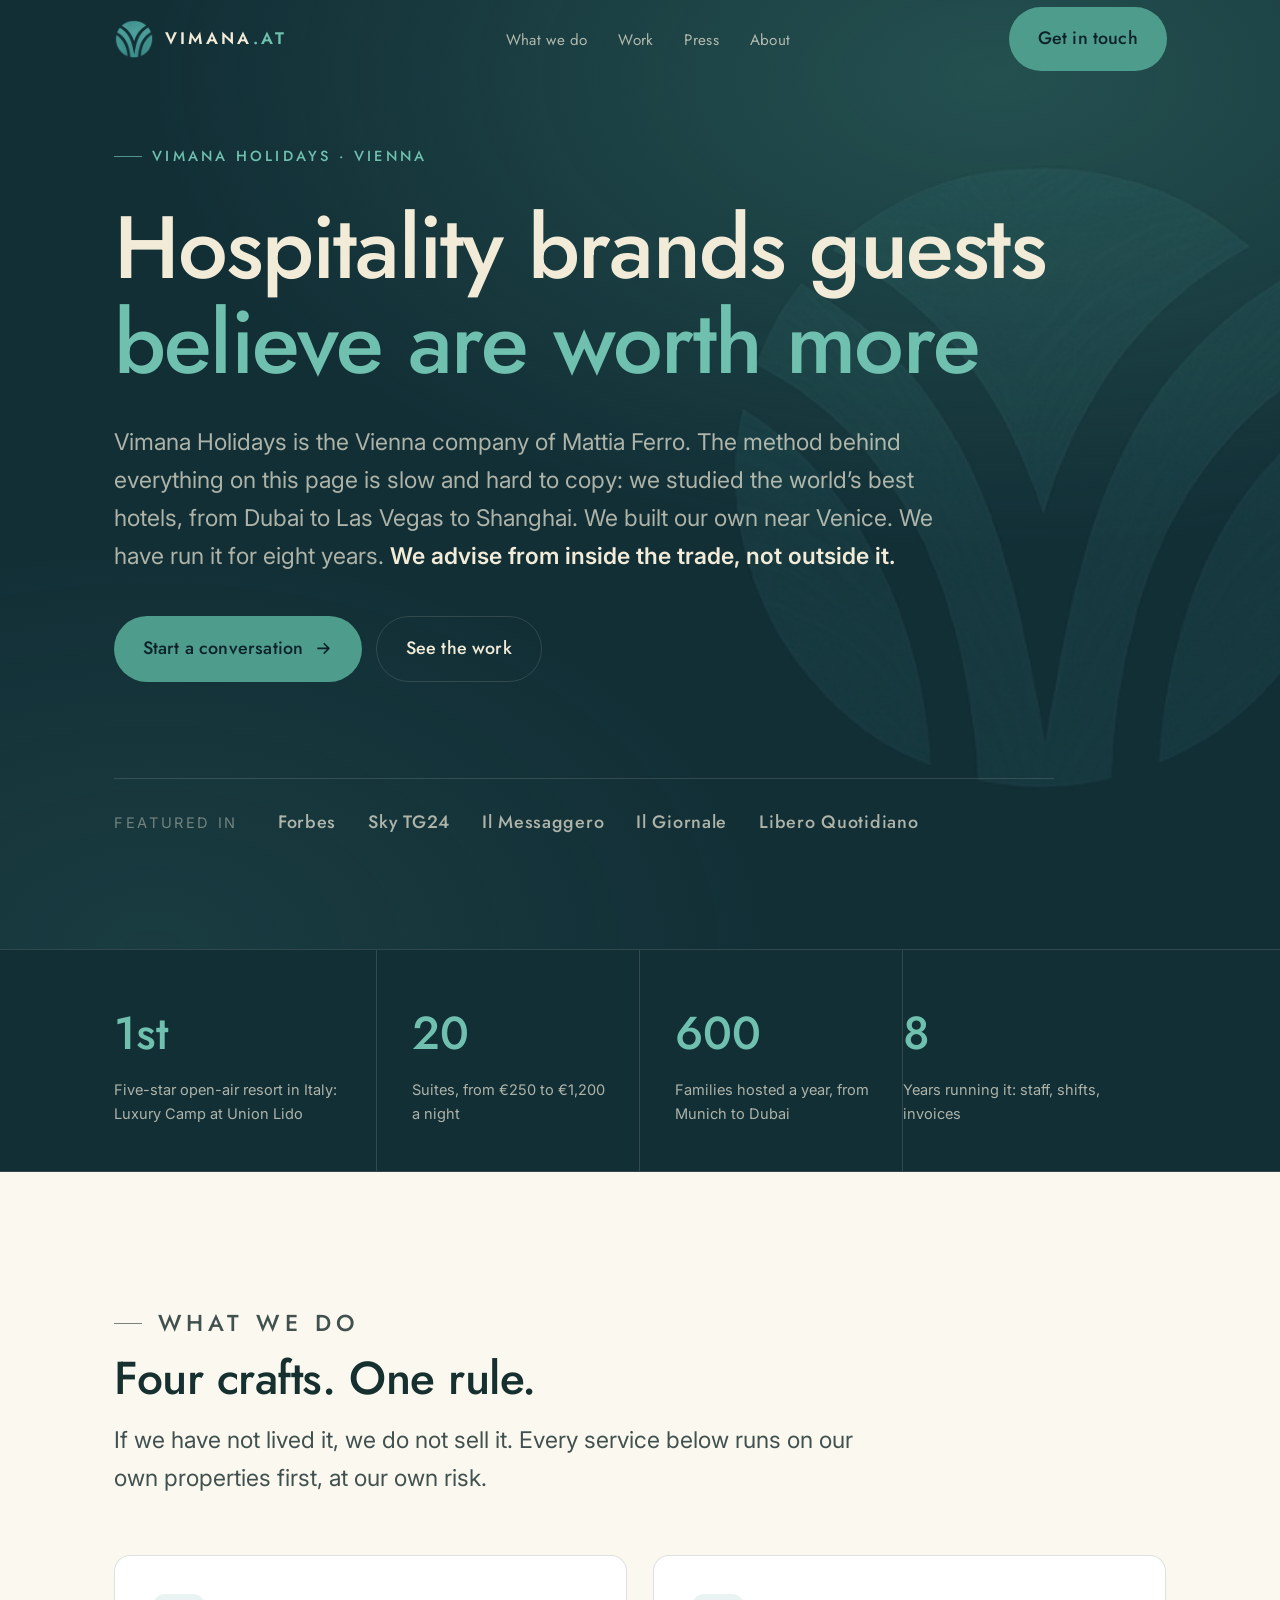
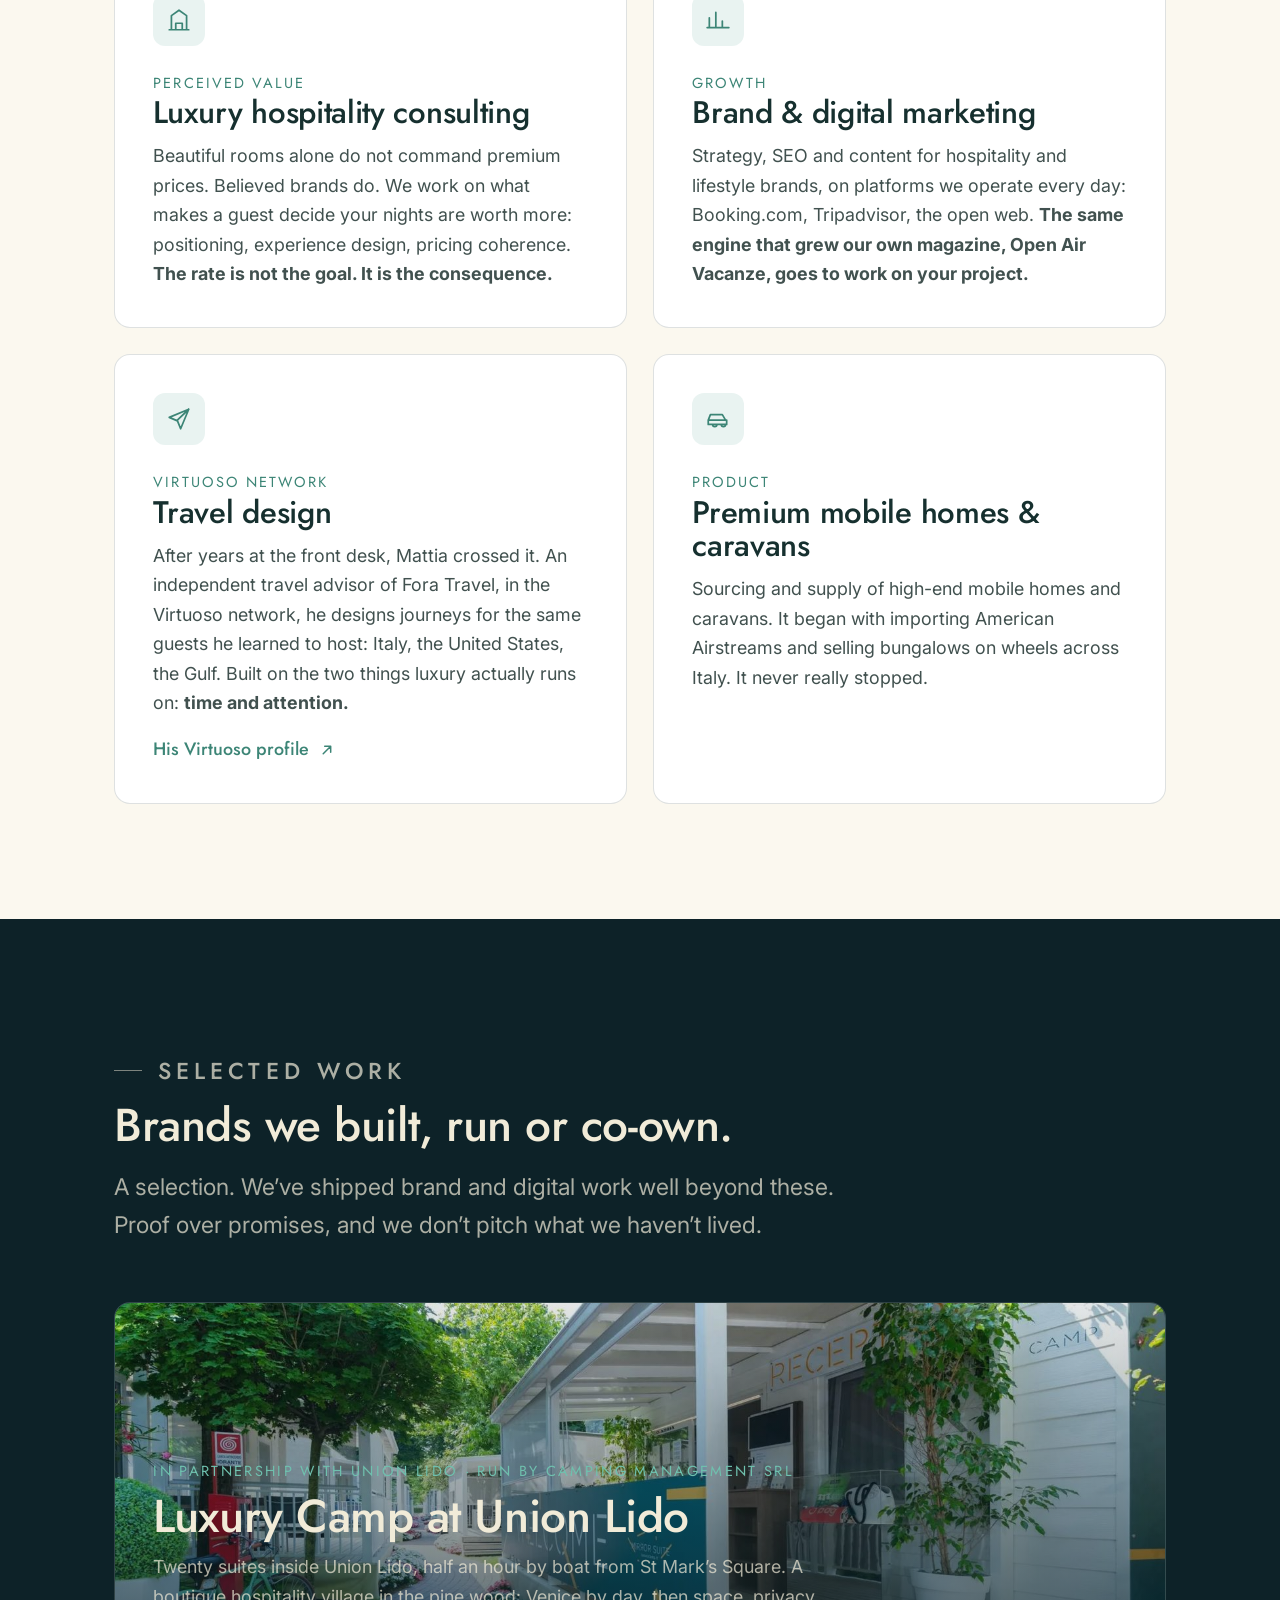
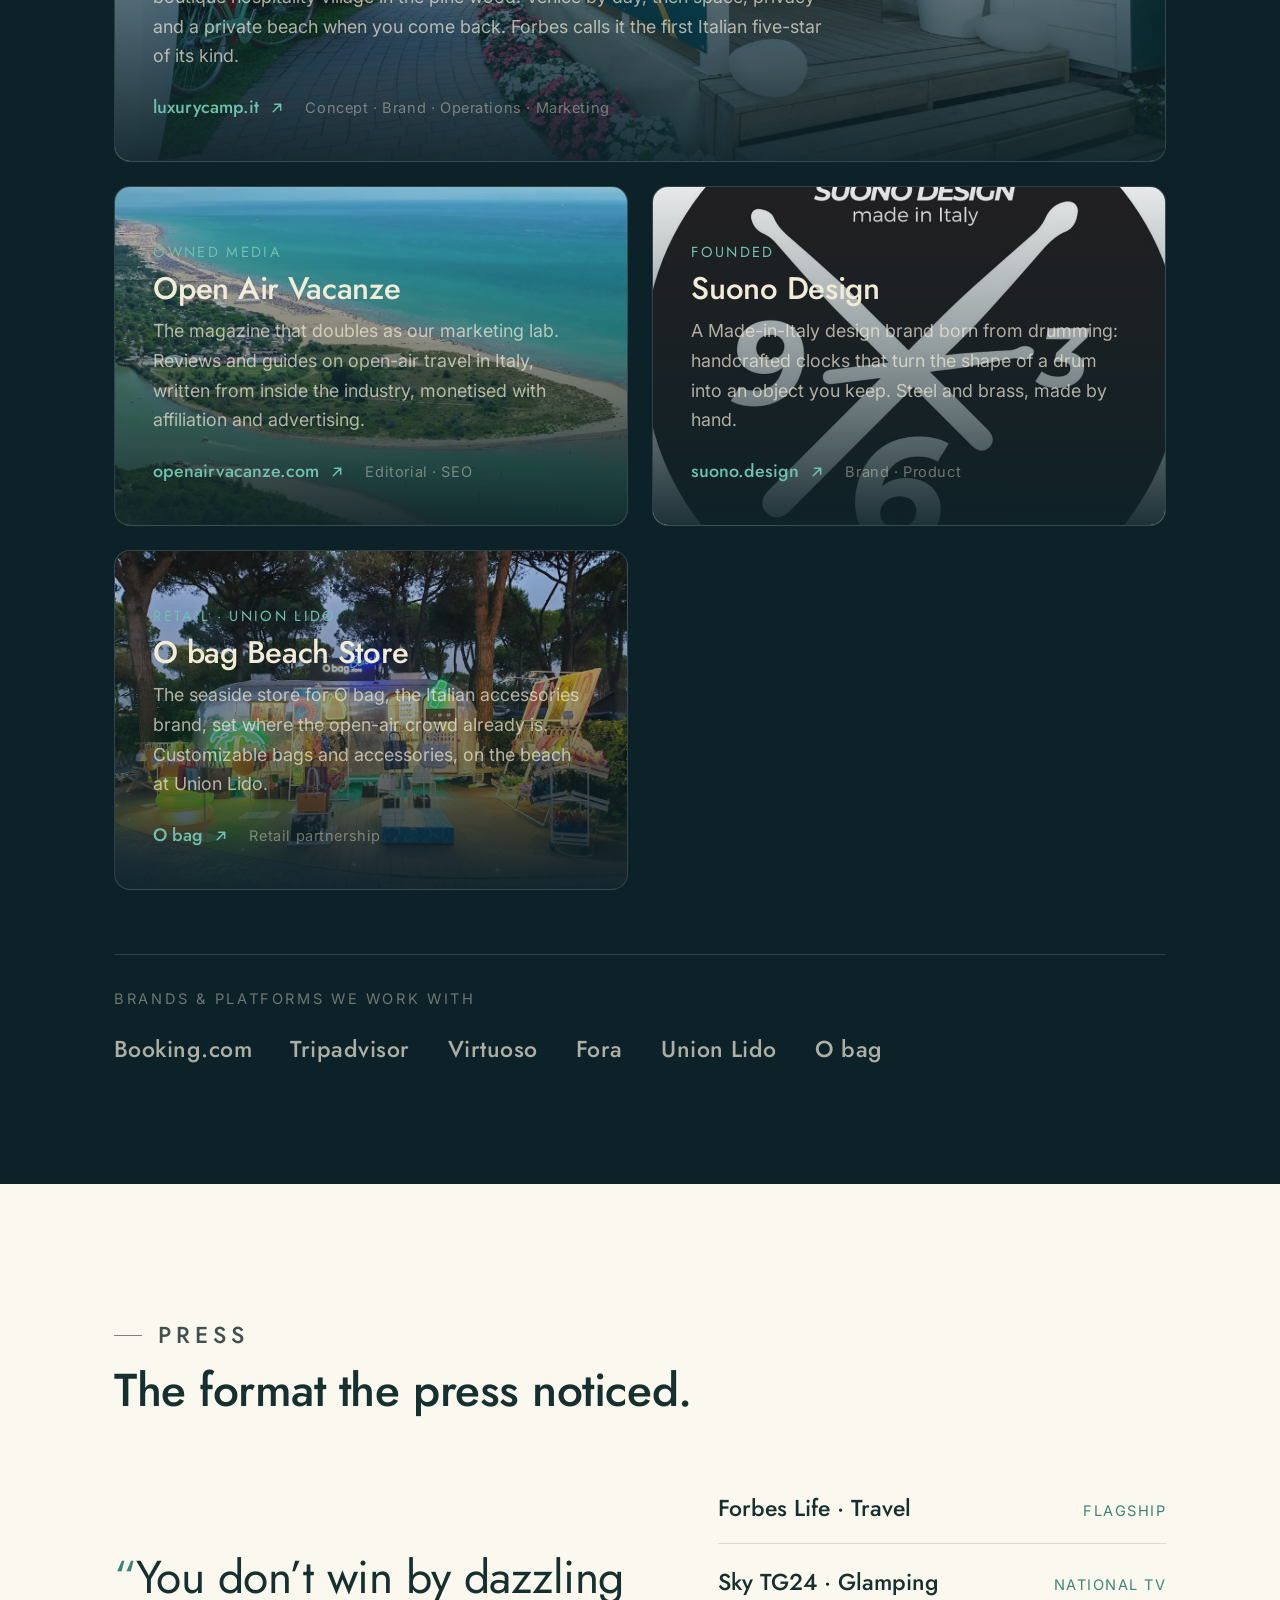
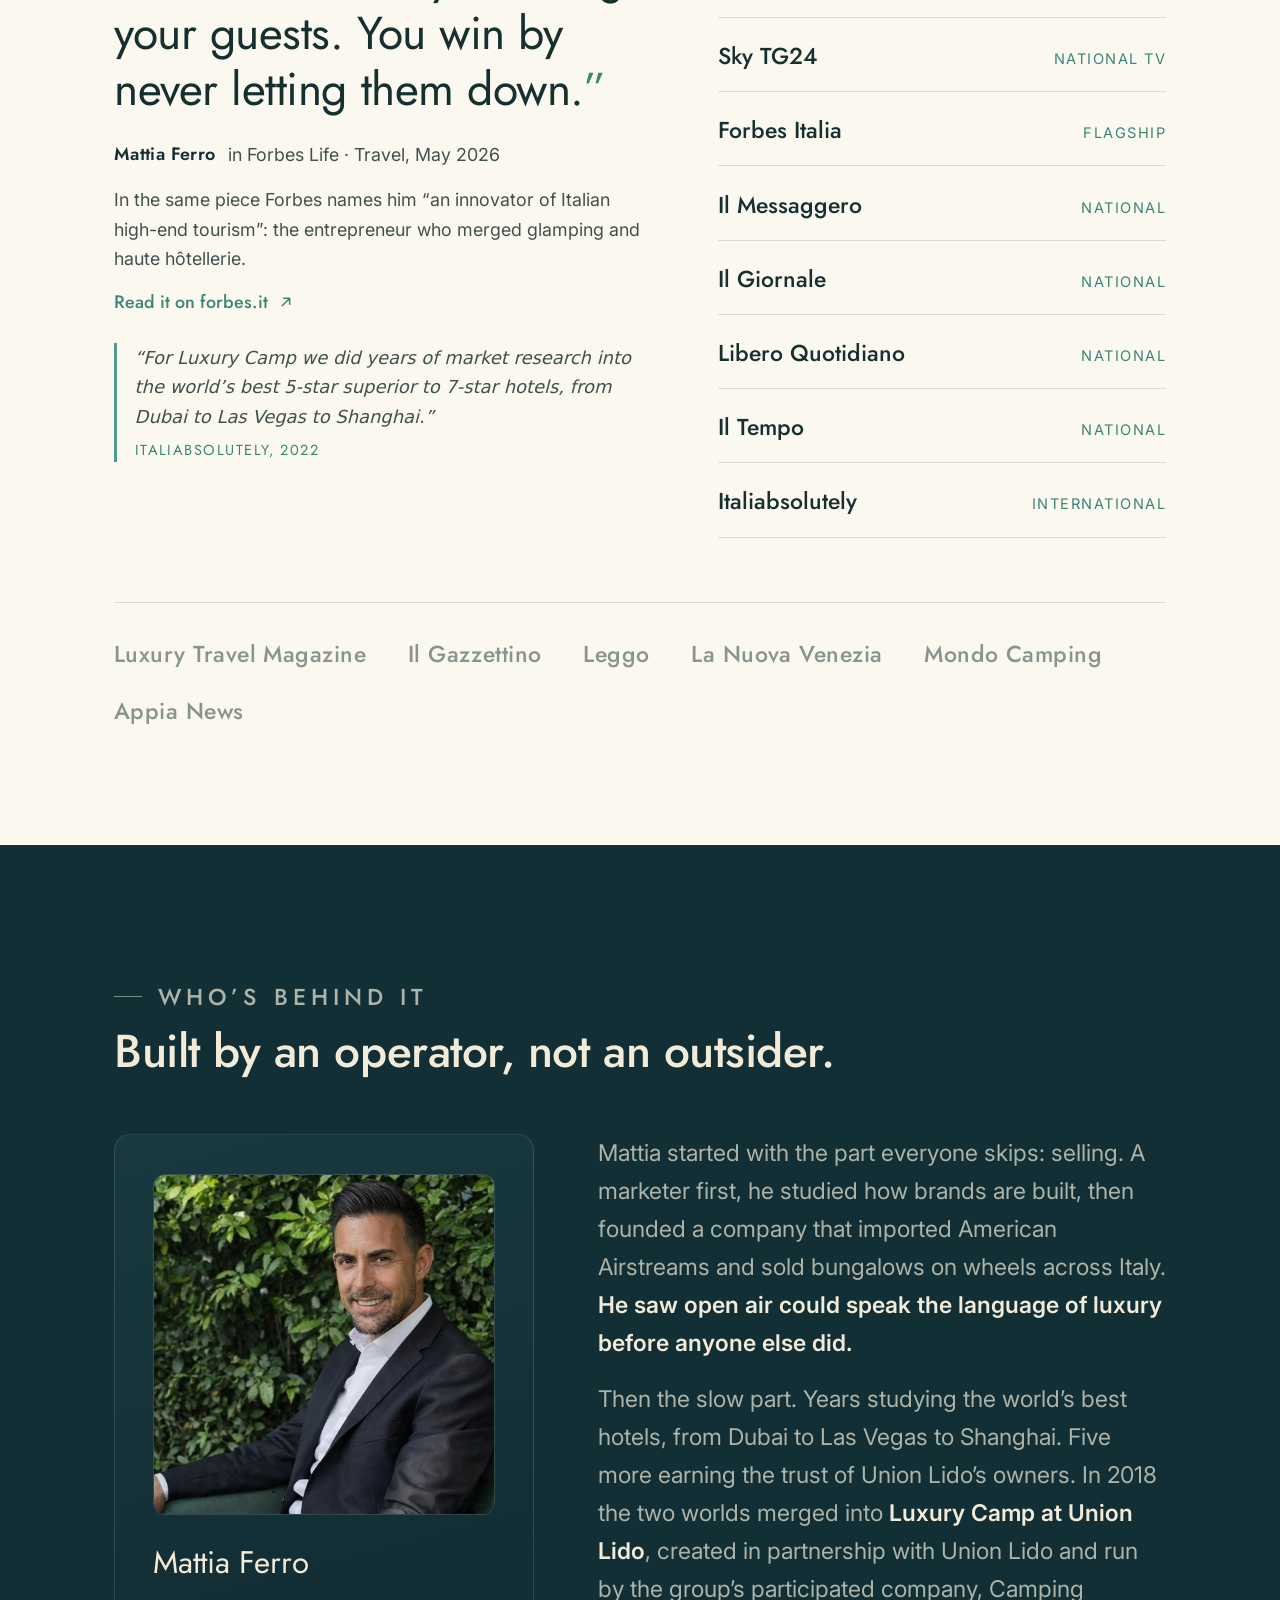
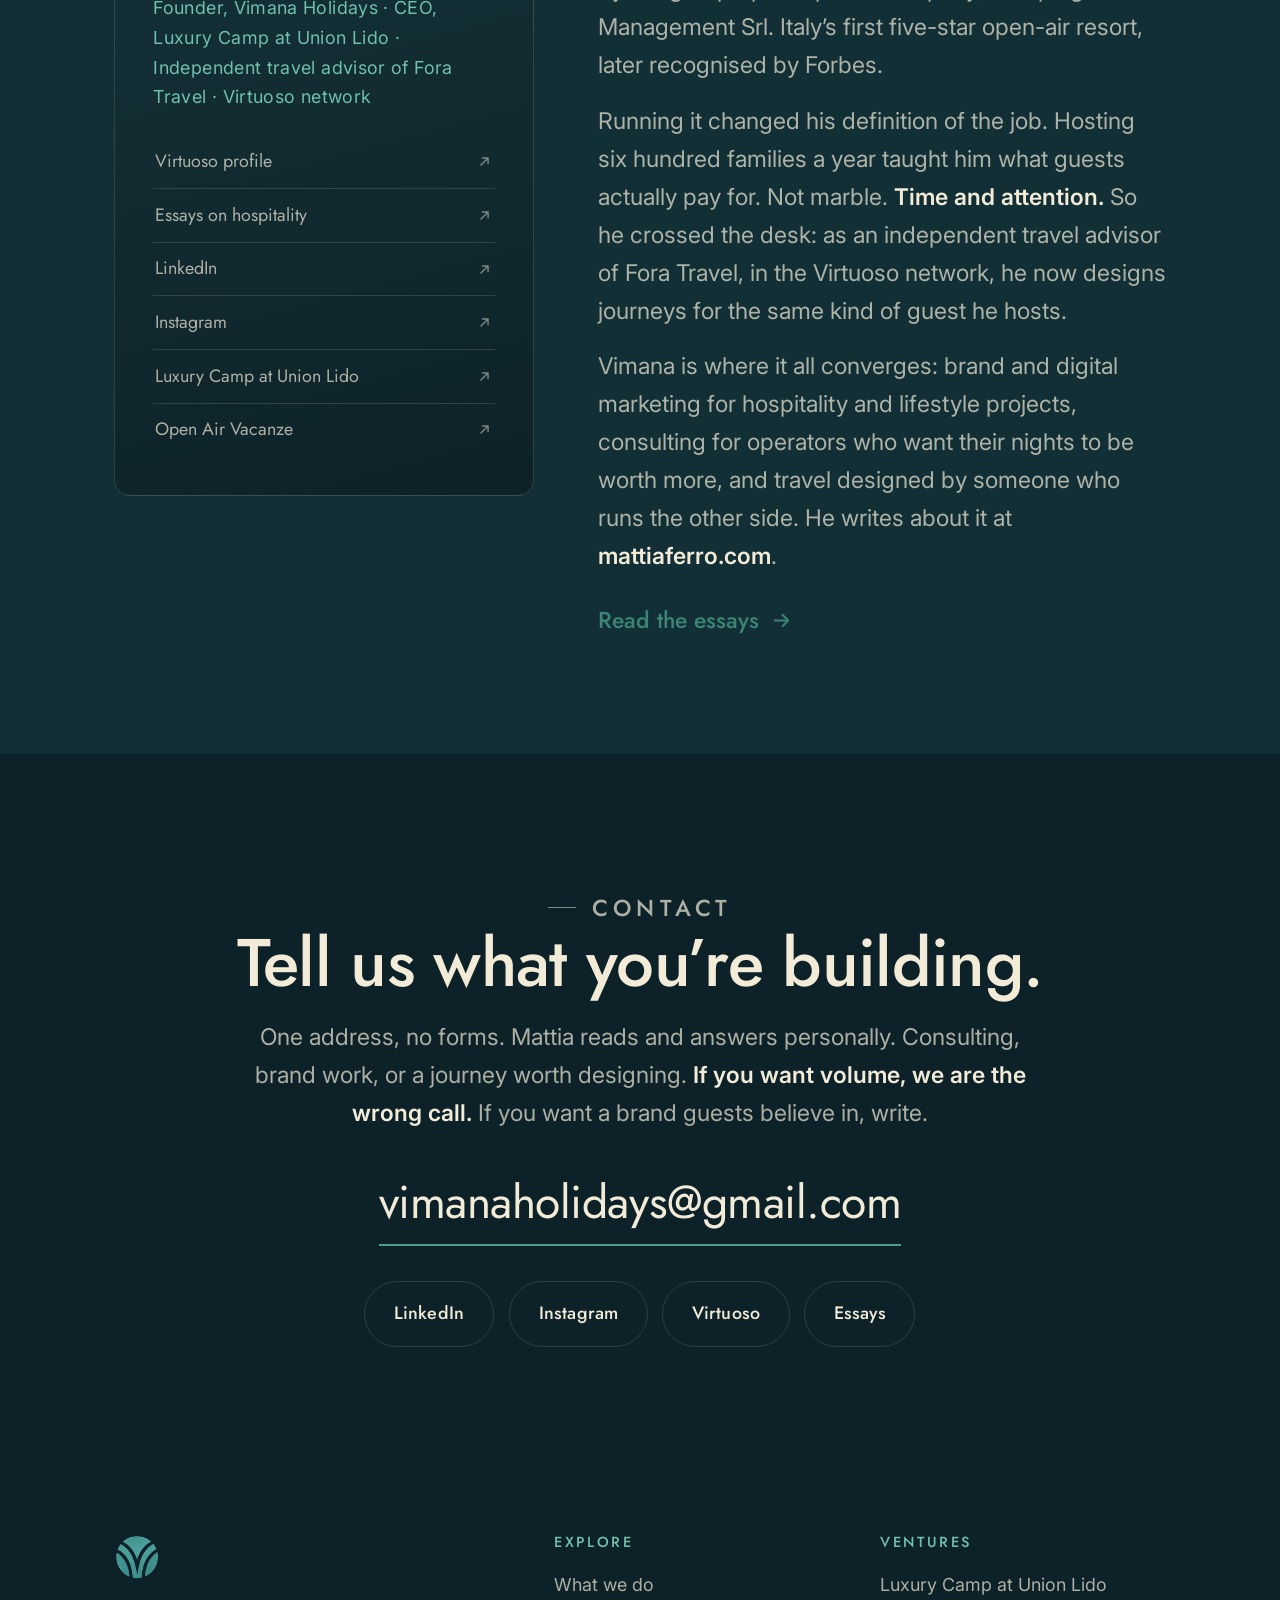
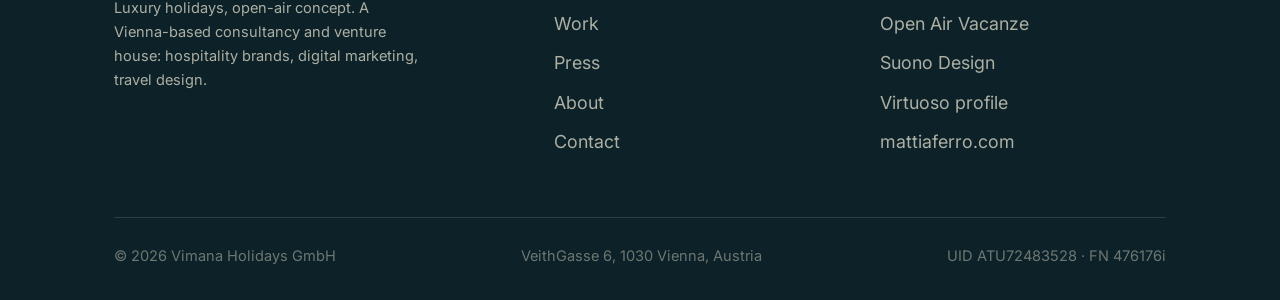
==== commit 249c7f34: "Press: Sky TG24, 13 Nov 2026 (luxury glamping near Venice) Co-Authored-By: Claude Opus 5.5 <noreply@" ====
--- a/index.html
+++ b/index.html
@@ -93,6 +93,13 @@
         "subjectOf": [
           {
             "@type": "Article",
+            "headline": "Glamping di lusso vicino Venezia: il campeggio incontra l'hôtellerie a cinque stelle",
+            "url": "https://tg24.sky.it/lifestyle/2026/11/13/glamping-venezia-campeggio",
+            "datePublished": "2026-11-13",
+            "publisher": { "@type": "Organization", "name": "Sky TG24" }
+          },
+          {
+            "@type": "Article",
             "headline": "Il vero lusso nel 2026 non è lo sfarzo: il metodo dell'imprenditore italiano che ha trasformato il glamping in alta hôtellerie",
             "url": "https://forbes.it/2026/09/08/mattia-ferro-nuovo-lusso-luxury-camp",
             "datePublished": "2026-09-08",
@@ -411,6 +418,10 @@
                 <span class="press__tier">Flagship</span>
               </li>
               <li class="press__item">
+                <a class="press__outlet" href="https://tg24.sky.it/lifestyle/2026/11/13/glamping-venezia-campeggio" target="_blank" rel="noopener">Sky TG24 &middot; Glamping</a>
+                <span class="press__tier">National TV</span>
+              </li>
+              <li class="press__item">
                 <a class="press__outlet" href="https://tg24.sky.it/lifestyle/2026/07/31/turismo-lusso-torna-consulente-viaggio" target="_blank" rel="noopener">Sky TG24</a>
                 <span class="press__tier">National TV</span>
               </li>
